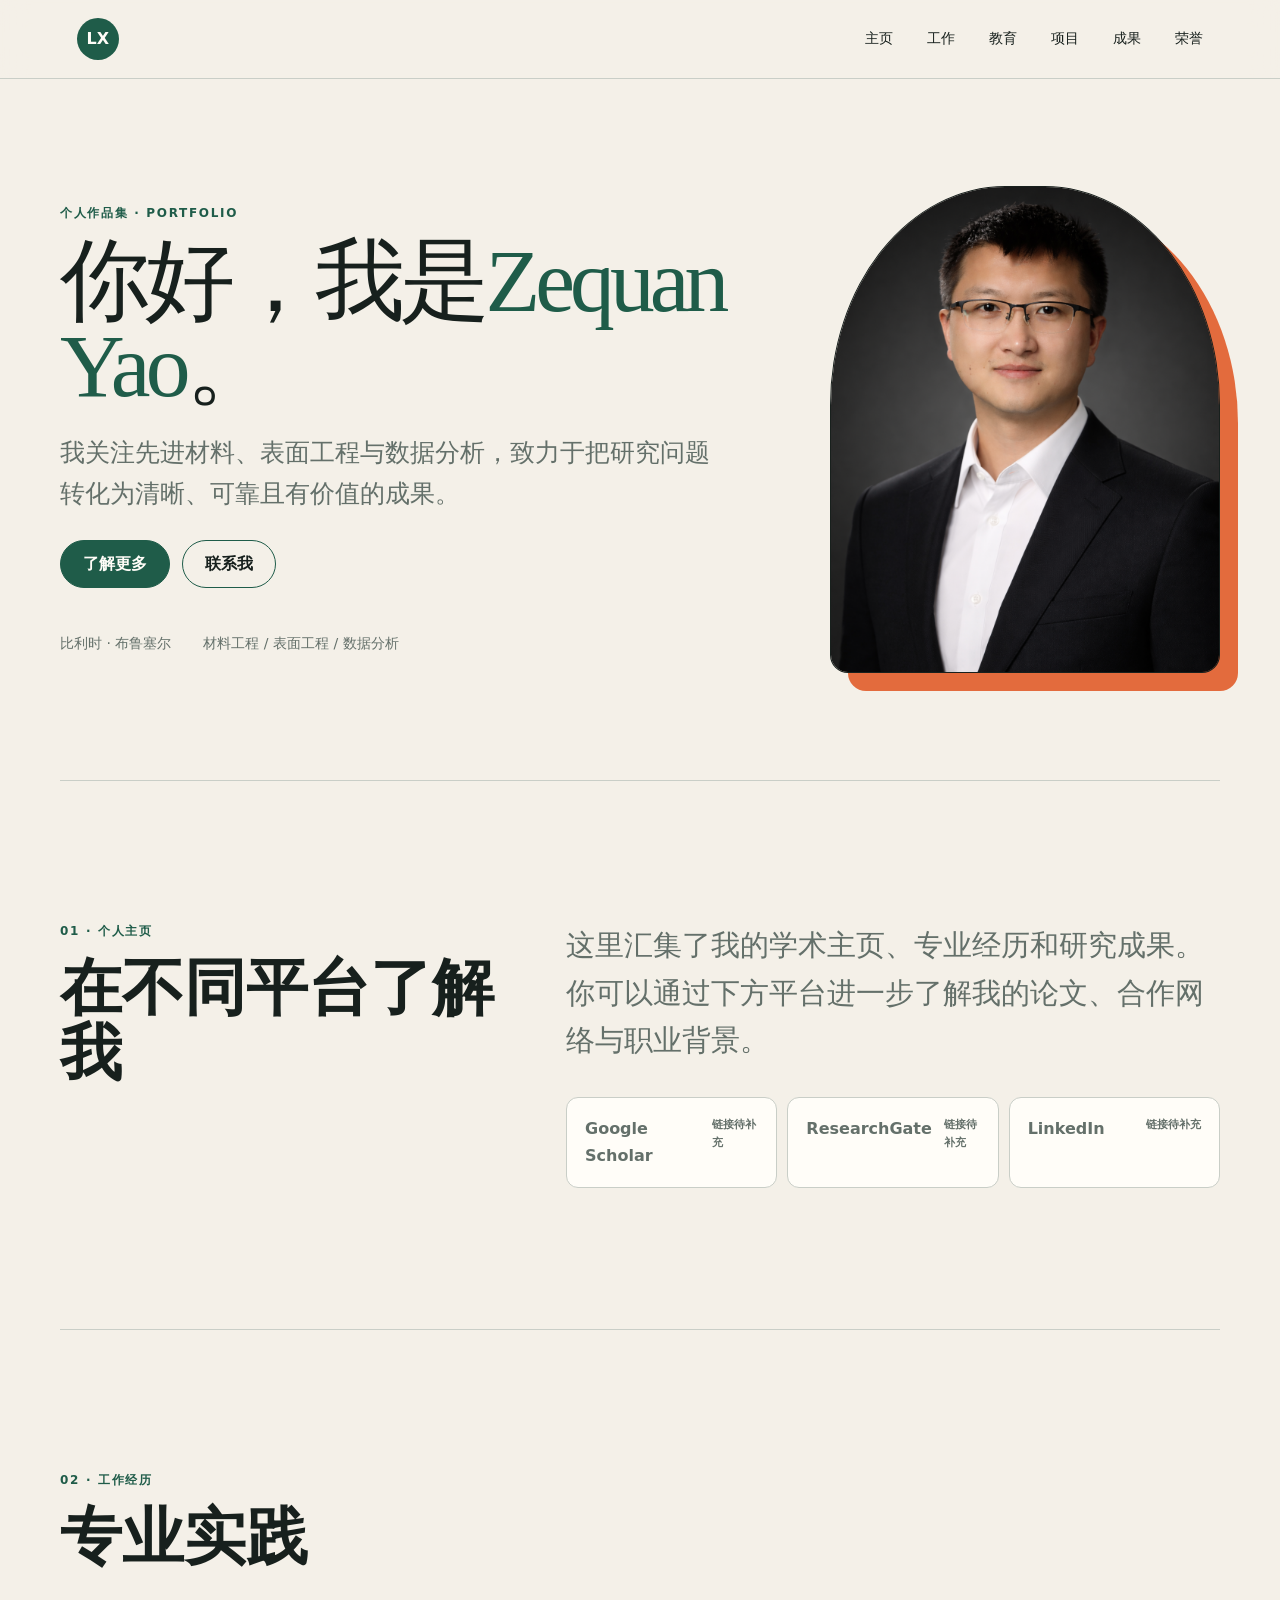
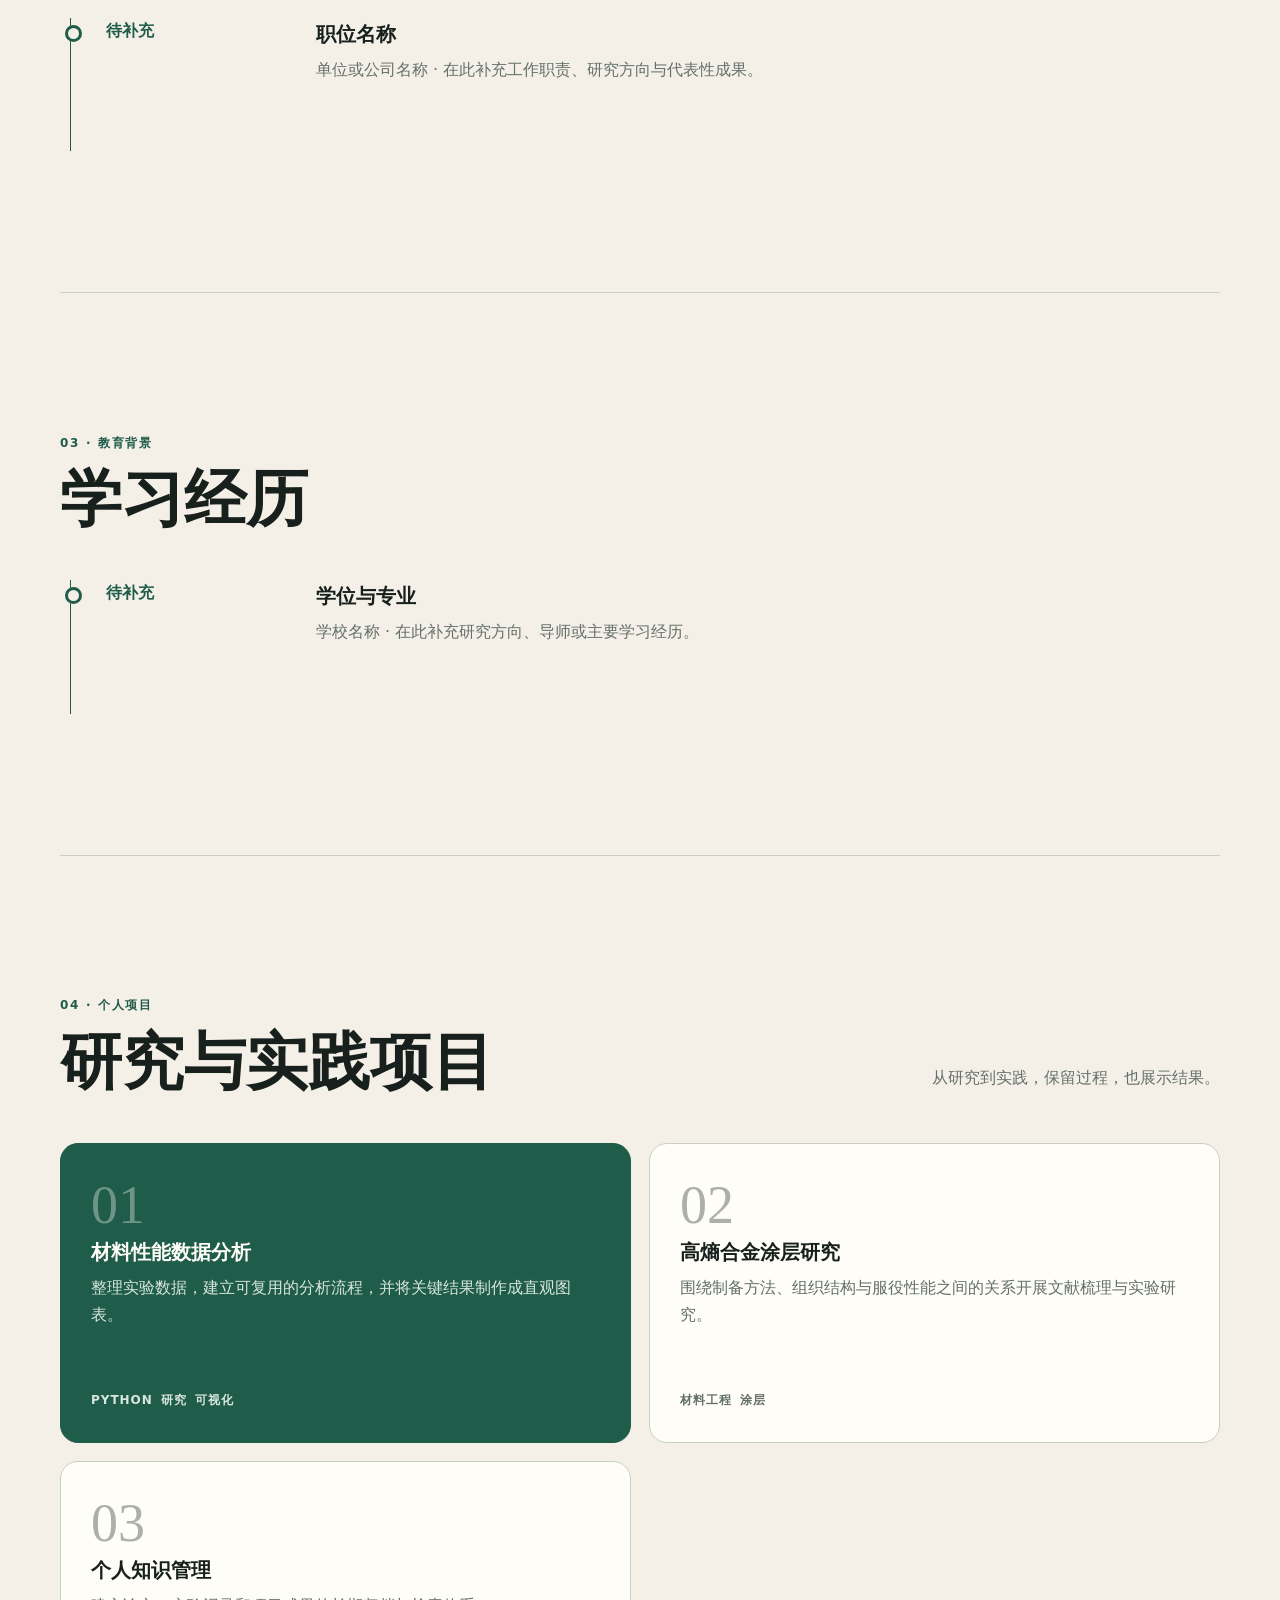
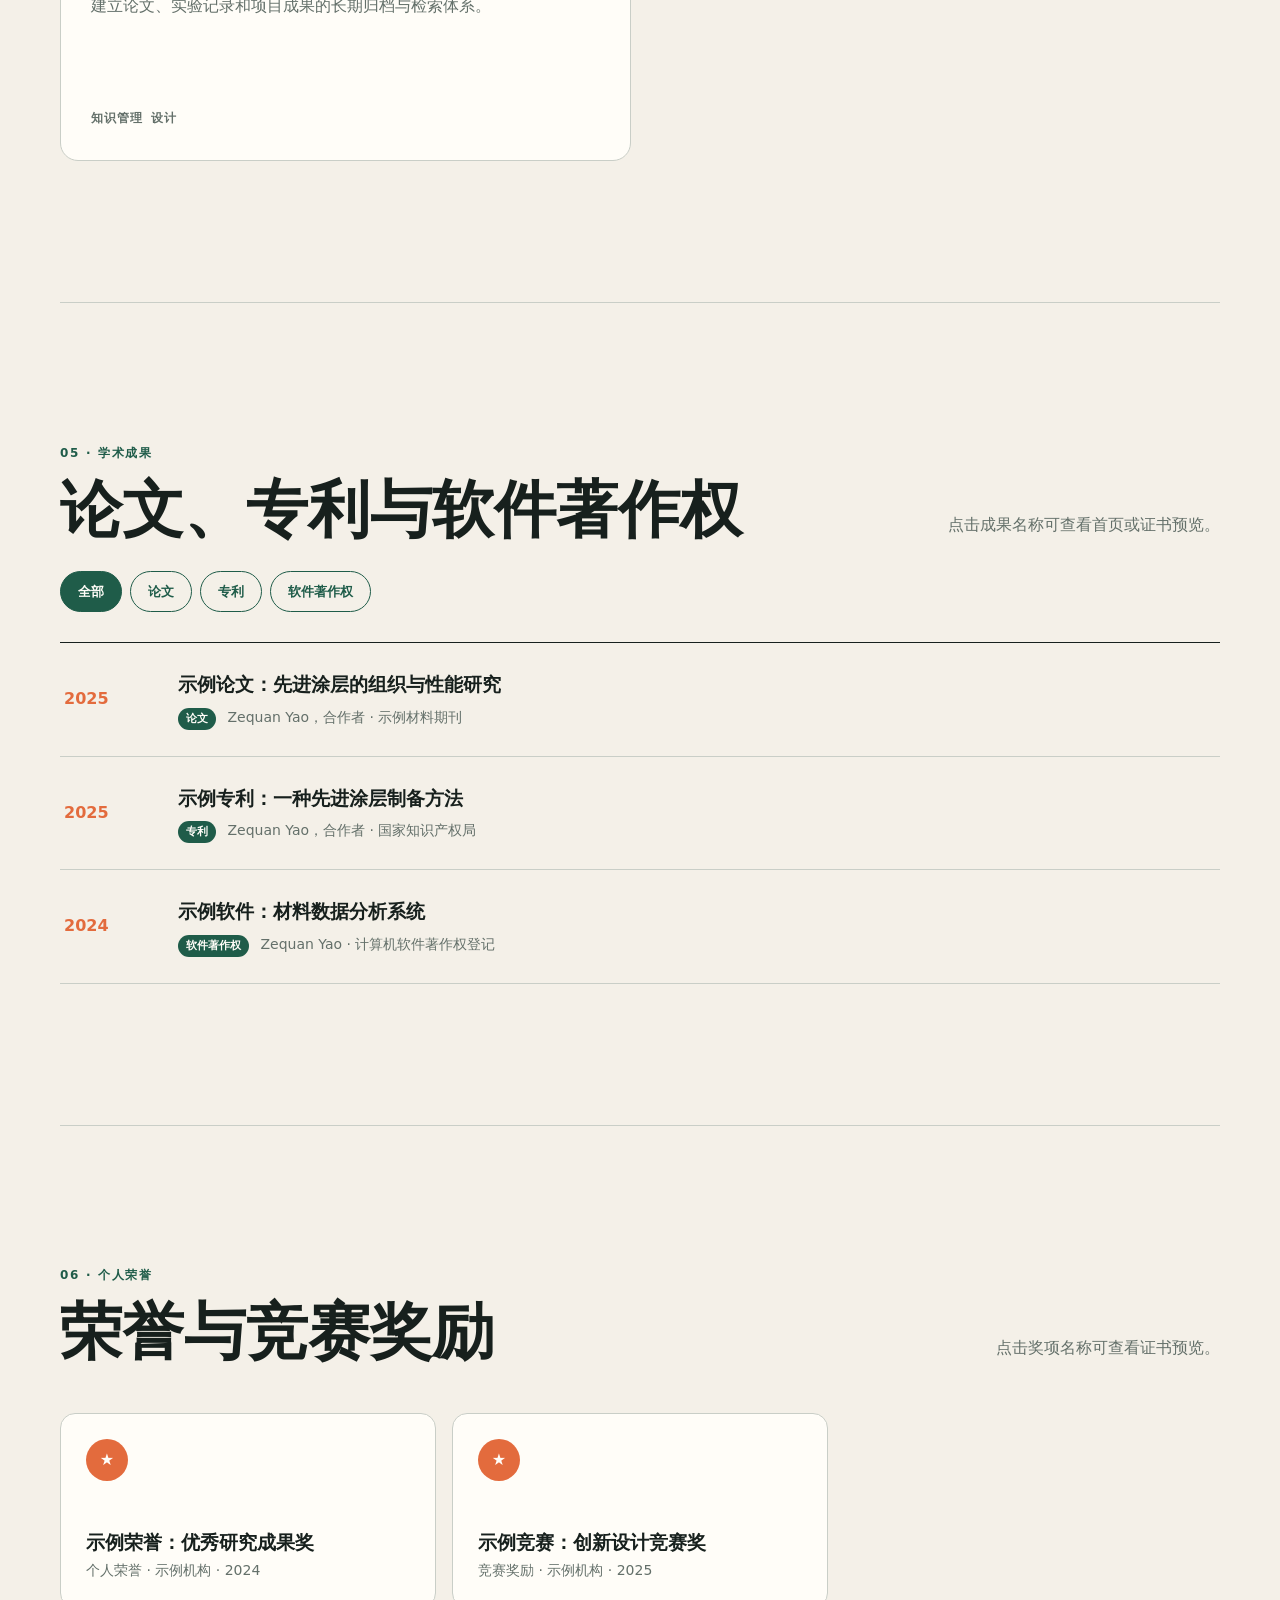
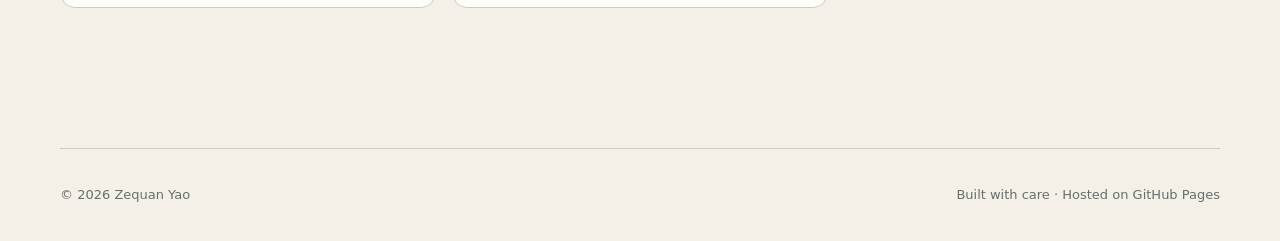
==== index.html @ 40fc7dfc "Reorganize portfolio content and add profile photo" ====
<!doctype html>
<html lang="zh-CN">
<head>
  <meta charset="UTF-8">
  <meta name="viewport" content="width=device-width, initial-scale=1.0">
  <meta name="description" content="个人项目、论文、证书与经历展示网站">
  <title>林晓 · 个人主页</title>
  <link rel="stylesheet" href="assets/styles.css">
</head>
<body>
  <header class="site-header">
    <a class="brand" href="#top" aria-label="返回首页">LX</a>
    <nav aria-label="主导航">
      <a href="#profiles">主页</a>
      <a href="#work">工作</a>
      <a href="#education">教育</a>
      <a href="#projects">项目</a>
      <a href="#research">成果</a>
      <a href="#honors">荣誉</a>
    </nav>
  </header>

  <main id="top">
    <section class="hero">
      <div class="hero-layout">
        <div class="hero-content">
          <p class="eyebrow">个人作品集 · PORTFOLIO</p>
          <h1>你好，我是<span id="profile-name">Zequan Yao</span>。</h1>
          <p class="hero-copy" id="profile-intro"></p>
          <div class="hero-actions">
            <a class="button primary" href="#profiles">了解更多</a>
            <a class="button secondary" id="email-link" href="mailto:zequanyao1@gmail.com">联系我</a>
          </div>
          <div class="hero-meta" id="profile-meta"></div>
        </div>
        <figure class="profile-photo-wrap">
          <img id="profile-photo" class="profile-photo" src="" alt="Zequan Yao 的个人照片">
        </figure>
      </div>
    </section>

    <section id="profiles" class="section split-section">
      <div>
        <p class="section-label">01 · 个人主页</p>
        <h2>在不同平台了解我</h2>
      </div>
      <div>
        <p id="about-text" class="large-copy"></p>
        <div id="profile-links" class="profile-links"></div>
      </div>
    </section>

    <section id="work" class="section">
      <div class="section-heading">
        <div><p class="section-label">02 · 工作经历</p><h2>专业实践</h2></div>
      </div>
      <div id="work-list" class="timeline"></div>
    </section>

    <section id="education" class="section">
      <div class="section-heading">
        <div><p class="section-label">03 · 教育背景</p><h2>学习经历</h2></div>
      </div>
      <div id="education-list" class="timeline"></div>
    </section>

    <section id="projects" class="section">
      <div class="section-heading">
        <div><p class="section-label">04 · 个人项目</p><h2>研究与实践项目</h2></div>
        <p>从研究到实践，保留过程，也展示结果。</p>
      </div>
      <div id="project-list" class="card-grid"></div>
    </section>

    <section id="research" class="section">
      <div class="section-heading">
        <div><p class="section-label">05 · 学术成果</p><h2>论文、专利与软件著作权</h2></div>
        <p>点击成果名称可查看首页或证书预览。</p>
      </div>
      <div id="research-filters" class="filter-row" aria-label="成果分类"></div>
      <div id="research-list" class="list-panel"></div>
    </section>

    <section id="honors" class="section">
      <div class="section-heading">
        <div><p class="section-label">06 · 个人荣誉</p><h2>荣誉与竞赛奖励</h2></div>
        <p>点击奖项名称可查看证书预览。</p>
      </div>
      <div id="honor-list" class="certificate-grid"></div>
    </section>
  </main>

  <footer>
    <p>© <span id="current-year"></span> <span id="footer-name"></span></p>
    <p>Built with care · Hosted on GitHub Pages</p>
  </footer>

  <dialog id="preview-dialog" aria-labelledby="preview-title">
    <div class="dialog-bar">
      <div><p class="section-label">图片预览</p><h3 id="preview-title"></h3></div>
      <button id="close-preview" class="icon-button" aria-label="关闭预览">×</button>
    </div>
    <img id="preview-image" alt="">
    <p id="preview-note" class="preview-note"></p>
  </dialog>

  <noscript>请启用 JavaScript 以查看网站内容。</noscript>
  <script src="data/content.js"></script>
  <script src="assets/site.js"></script>
</body>
</html>
---- assets/styles.css ----
:root {
  --paper: #f4f0e8;
  --ink: #17201d;
  --muted: #64706a;
  --line: #c9cec7;
  --green: #1f5c49;
  --orange: #e36b3d;
  --white: #fffdf8;
}

* { box-sizing: border-box; }
html { scroll-behavior: smooth; }
body {
  margin: 0;
  color: var(--ink);
  background: var(--paper);
  font-family: Inter, ui-sans-serif, system-ui, -apple-system, "Segoe UI", sans-serif;
  line-height: 1.65;
}
a { color: inherit; }
button, a { -webkit-tap-highlight-color: transparent; }

.site-header {
  position: sticky;
  top: 0;
  z-index: 10;
  display: flex;
  justify-content: space-between;
  align-items: center;
  padding: 18px clamp(22px, 6vw, 90px);
  background: color-mix(in srgb, var(--paper) 88%, transparent);
  border-bottom: 1px solid var(--line);
  backdrop-filter: blur(14px);
}
.brand {
  display: grid;
  place-items: center;
  width: 42px;
  height: 42px;
  color: var(--white);
  background: var(--green);
  border-radius: 50%;
  font-weight: 800;
  text-decoration: none;
}
nav { display: flex; gap: clamp(14px, 3vw, 34px); }
nav a { font-size: 14px; text-decoration: none; }
nav a:hover { color: var(--orange); }

main, footer { width: min(1160px, calc(100% - 44px)); margin-inline: auto; }
.hero {
  min-height: 78vh;
  display: flex;
  flex-direction: column;
  justify-content: center;
  padding: 80px 0;
  border-bottom: 1px solid var(--line);
}
.hero-layout { display: grid; grid-template-columns: minmax(0, 1fr) minmax(260px, 390px); gap: clamp(45px, 8vw, 110px); align-items: center; }
.hero-content { min-width: 0; }
.profile-photo-wrap { position: relative; margin: 0; }
.profile-photo-wrap::before { content: ""; position: absolute; inset: 18px -18px -18px 18px; background: var(--orange); border-radius: 45% 45% 18px 18px; }
.profile-photo { position: relative; display: block; width: 100%; aspect-ratio: 4 / 5; object-fit: cover; object-position: center 22%; border: 1px solid var(--ink); border-radius: 45% 45% 18px 18px; filter: saturate(.88); }
.eyebrow, .section-label {
  margin: 0 0 14px;
  color: var(--green);
  font-size: 12px;
  font-weight: 800;
  letter-spacing: .14em;
  text-transform: uppercase;
}
h1, h2, h3, p { margin-top: 0; }
h1 {
  max-width: 900px;
  margin-bottom: 24px;
  font-family: Georgia, "Times New Roman", serif;
  font-size: clamp(50px, 7vw, 92px);
  font-weight: 500;
  line-height: .95;
  letter-spacing: -.055em;
}
h1 span { color: var(--green); }
h2 { margin-bottom: 0; font-family: Georgia, serif; font-size: clamp(34px, 5vw, 62px); line-height: 1.05; }
h3 { margin-bottom: 6px; font-size: 20px; }
.hero-copy { max-width: 680px; color: var(--muted); font-size: clamp(18px, 2.4vw, 25px); }
.hero-actions { display: flex; flex-wrap: wrap; gap: 12px; margin: 18px 0 44px; }
.button {
  display: inline-flex;
  align-items: center;
  justify-content: center;
  min-height: 48px;
  padding: 0 22px;
  border: 1px solid var(--green);
  border-radius: 999px;
  font-weight: 700;
  text-decoration: none;
}
.button.primary { color: var(--white); background: var(--green); }
.button.secondary:hover { color: var(--white); background: var(--green); }
.hero-meta { display: flex; flex-wrap: wrap; gap: 10px 32px; color: var(--muted); font-size: 14px; }

.section { padding: clamp(80px, 11vw, 150px) 0; border-bottom: 1px solid var(--line); scroll-margin-top: 80px; }
.split-section { display: grid; grid-template-columns: .8fr 1.2fr; gap: 70px; }
.large-copy { color: var(--muted); font-size: clamp(20px, 2.5vw, 29px); }
.profile-links { display: grid; grid-template-columns: repeat(3, 1fr); gap: 10px; margin-top: 32px; }
.profile-link { display: flex; justify-content: space-between; gap: 12px; padding: 18px; color: var(--green); background: var(--white); border: 1px solid var(--line); border-radius: 12px; font-weight: 750; text-decoration: none; }
.profile-link:hover { color: var(--white); background: var(--green); border-color: var(--green); }
.profile-link.pending { color: var(--muted); cursor: default; }
.profile-link.pending small { font-size: 11px; font-weight: 600; }
.profile-link.pending:hover { color: var(--muted); background: var(--white); border-color: var(--line); }
.section-heading { display: flex; justify-content: space-between; align-items: end; gap: 30px; margin-bottom: 48px; }
.section-heading > p { max-width: 340px; margin-bottom: 4px; color: var(--muted); }
.card-grid { display: grid; grid-template-columns: repeat(2, 1fr); gap: 18px; }
.project-card {
  min-height: 300px;
  display: flex;
  flex-direction: column;
  justify-content: space-between;
  padding: 30px;
  background: var(--white);
  border: 1px solid var(--line);
  border-radius: 18px;
}
.project-card:nth-child(3n + 1) { background: var(--green); color: var(--white); border-color: var(--green); }
.project-card:nth-child(3n + 1) .tag, .project-card:nth-child(3n + 1) p { color: #d8e6df; }
.project-number { font: 54px Georgia, serif; opacity: .35; }
.tag { margin-right: 8px; color: var(--muted); font-size: 12px; font-weight: 800; letter-spacing: .08em; text-transform: uppercase; }
.project-card p { color: var(--muted); }

.list-panel { border-top: 1px solid var(--ink); }
.publication {
  display: grid;
  grid-template-columns: 90px 1fr auto;
  gap: 24px;
  align-items: center;
  padding: 26px 4px;
  border-bottom: 1px solid var(--line);
}
.publication-year { color: var(--orange); font-weight: 800; }
.preview-button {
  padding: 0;
  color: var(--ink);
  background: none;
  border: 0;
  font: inherit;
  font-size: 19px;
  font-weight: 750;
  text-align: left;
  text-decoration: underline;
  text-decoration-color: transparent;
  text-underline-offset: 5px;
  cursor: pointer;
}
.preview-button:hover { color: var(--green); text-decoration-color: currentColor; }
.publication-meta { margin: 5px 0 0; color: var(--muted); font-size: 14px; }
.result-type { display: inline-block; margin-right: 7px; padding: 2px 8px; color: var(--white); background: var(--green); border-radius: 999px; font-size: 11px; font-weight: 800; }
.external-link { white-space: nowrap; color: var(--green); font-weight: 700; font-size: 14px; }
.filter-row { display: flex; flex-wrap: wrap; gap: 8px; margin: -20px 0 30px; }
.filter-button { padding: 9px 17px; color: var(--green); background: transparent; border: 1px solid var(--green); border-radius: 999px; font: inherit; font-size: 13px; font-weight: 750; cursor: pointer; }
.filter-button.active, .filter-button:hover { color: var(--white); background: var(--green); }

.certificate-grid { display: grid; grid-template-columns: repeat(3, 1fr); gap: 16px; }
.certificate {
  padding: 25px;
  background: var(--white);
  border: 1px solid var(--line);
  border-radius: 15px;
}
.certificate-icon { display: grid; place-items: center; width: 42px; height: 42px; margin-bottom: 46px; color: var(--white); background: var(--orange); border-radius: 50%; }
.certificate p { margin-bottom: 0; color: var(--muted); font-size: 14px; }

.timeline { margin-left: 10px; border-left: 1px solid var(--green); }
.timeline-item { position: relative; display: grid; grid-template-columns: 180px 1fr; gap: 30px; padding: 0 0 52px 35px; }
.timeline-item::before { content: ""; position: absolute; top: 7px; left: -6px; width: 11px; height: 11px; background: var(--paper); border: 3px solid var(--green); border-radius: 50%; }
.timeline-date { color: var(--green); font-weight: 750; }
.timeline-item p { color: var(--muted); }

footer { display: flex; justify-content: space-between; padding-block: 35px; color: var(--muted); font-size: 13px; }
footer p { margin: 0; }

dialog {
  width: min(880px, calc(100% - 30px));
  max-height: 90vh;
  padding: 0;
  overflow: auto;
  background: var(--white);
  border: 0;
  border-radius: 18px;
  box-shadow: 0 28px 80px #0005;
}
dialog::backdrop { background: #10201bc7; backdrop-filter: blur(5px); }
.dialog-bar { position: sticky; top: 0; display: flex; justify-content: space-between; align-items: start; padding: 22px 25px; background: var(--white); border-bottom: 1px solid var(--line); }
.dialog-bar .section-label { margin-bottom: 3px; }
.dialog-bar h3 { margin: 0; }
.icon-button { width: 40px; height: 40px; color: var(--ink); background: var(--paper); border: 0; border-radius: 50%; font-size: 28px; cursor: pointer; }
#preview-image { display: block; width: 100%; height: auto; background: #e4e2dd; }
.preview-note { padding: 15px 25px; margin: 0; color: var(--muted); font-size: 13px; }

@media (max-width: 760px) {
  .site-header { align-items: flex-start; }
  nav { max-width: 260px; justify-content: flex-end; flex-wrap: wrap; gap: 4px 16px; }
  .hero { min-height: 70vh; }
  .hero-layout { grid-template-columns: 1fr; }
  .profile-photo-wrap { width: min(78vw, 340px); grid-row: 1; }
  .hero-content { grid-row: 2; }
  .split-section, .card-grid { grid-template-columns: 1fr; }
  .split-section { gap: 35px; }
  .section-heading { align-items: start; flex-direction: column; }
  .certificate-grid { grid-template-columns: 1fr; }
  .profile-links { grid-template-columns: 1fr; }
  .publication { grid-template-columns: 60px 1fr; gap: 12px; }
  .publication .external-link { grid-column: 2; }
  .timeline-item { grid-template-columns: 1fr; gap: 4px; }
  footer { flex-direction: column; gap: 7px; }
}

@media (prefers-reduced-motion: reduce) { html { scroll-behavior: auto; } }
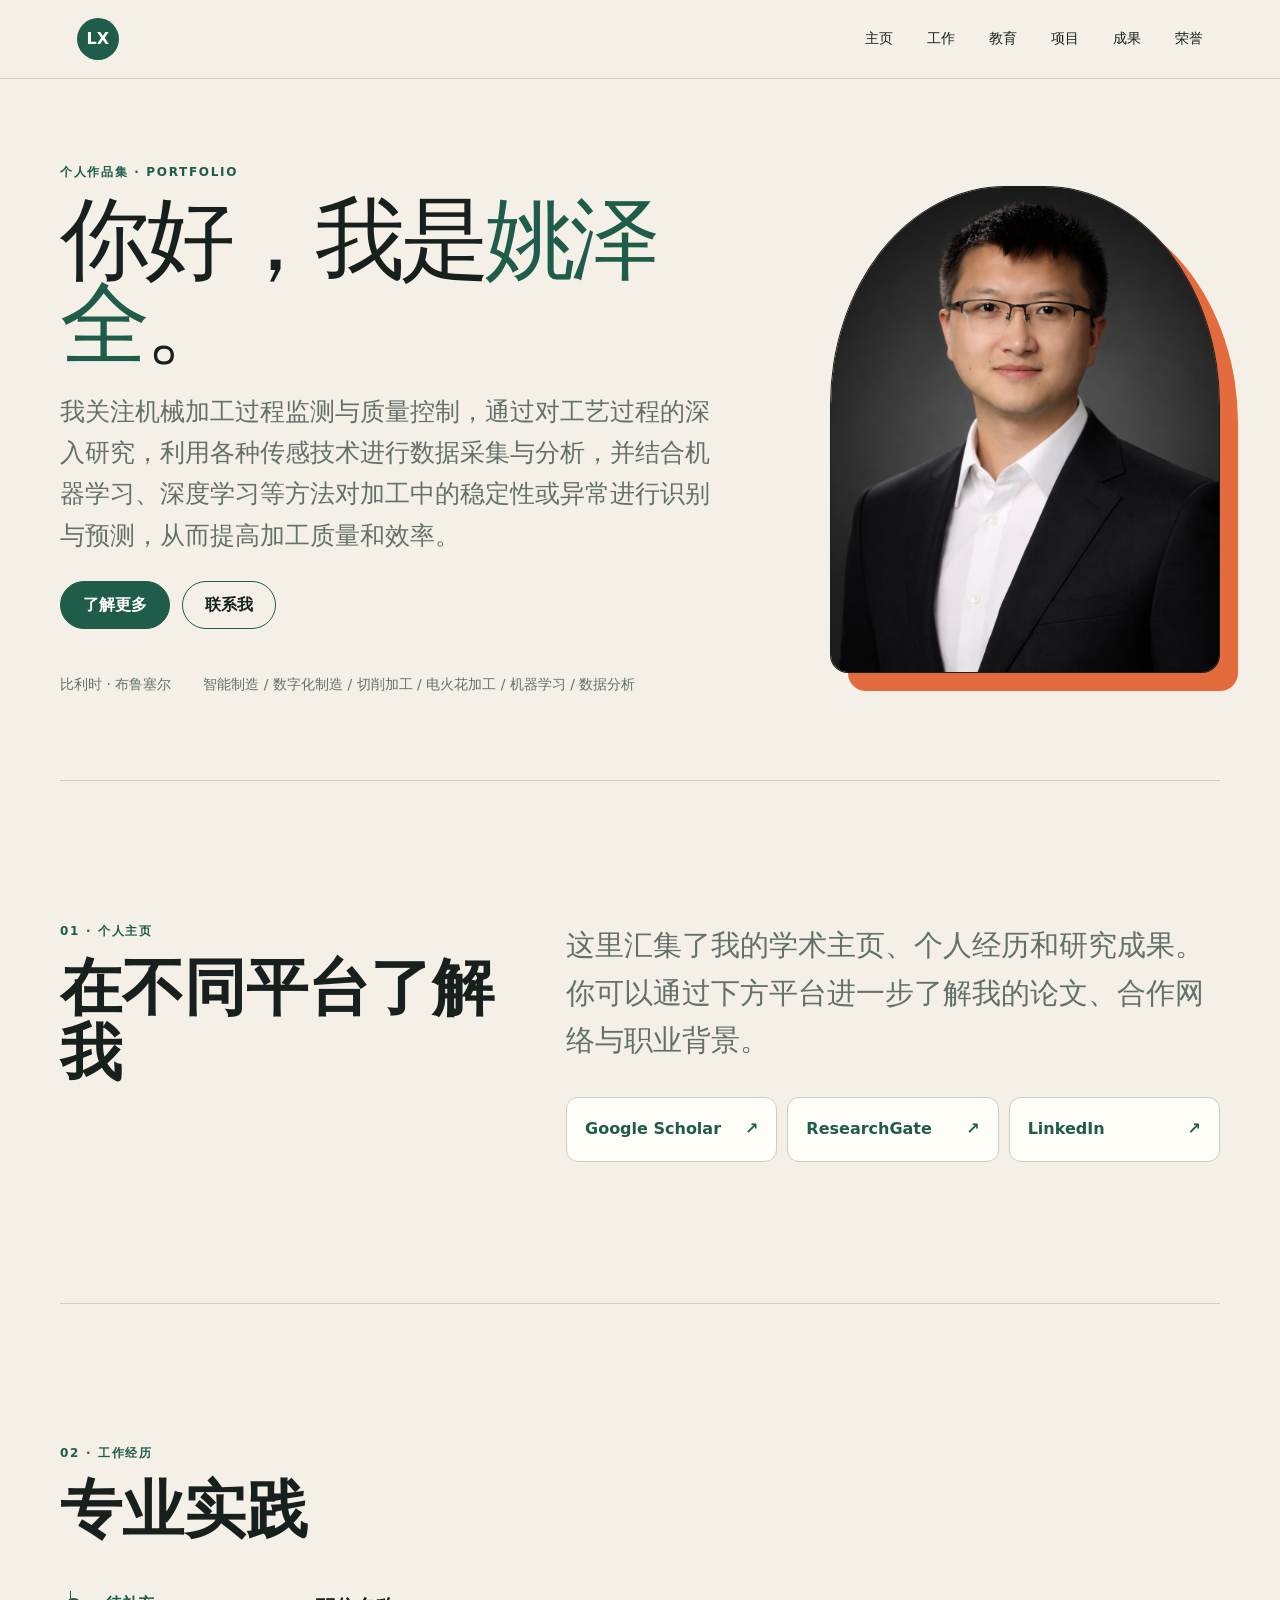
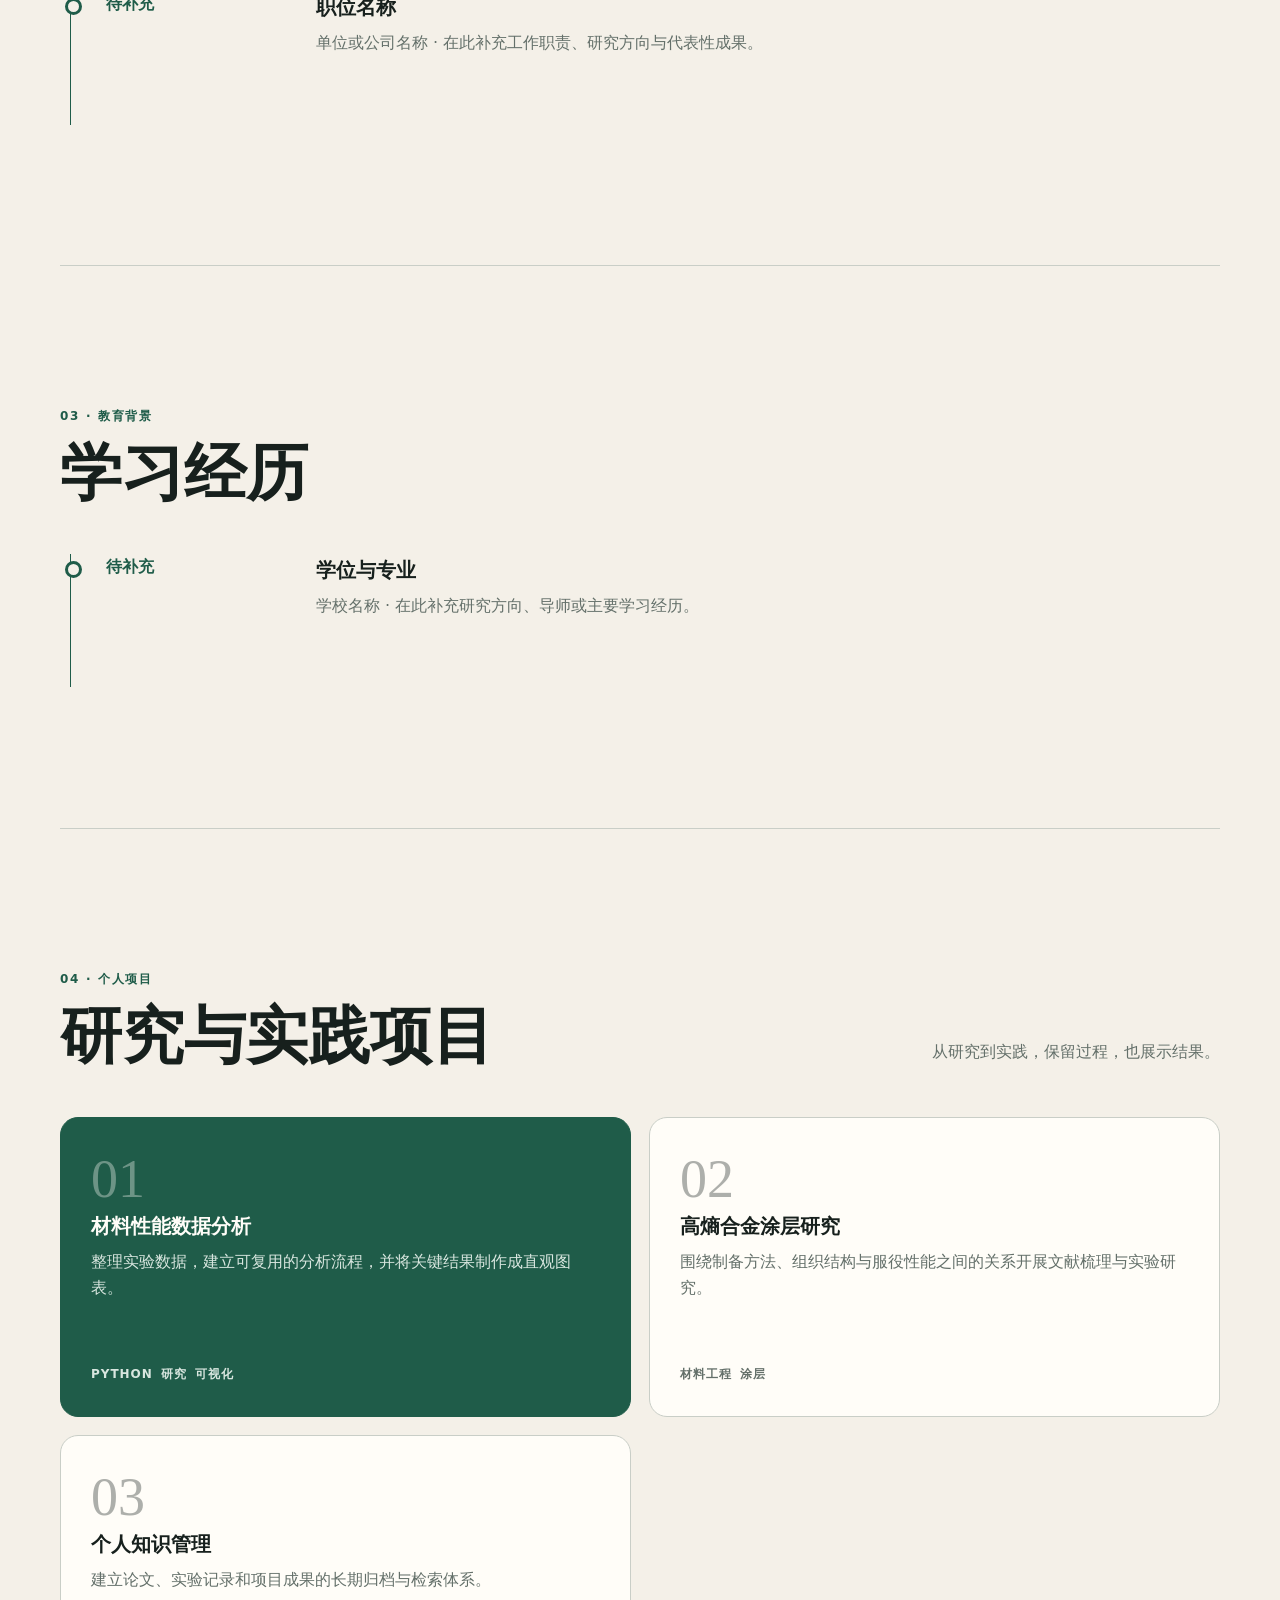
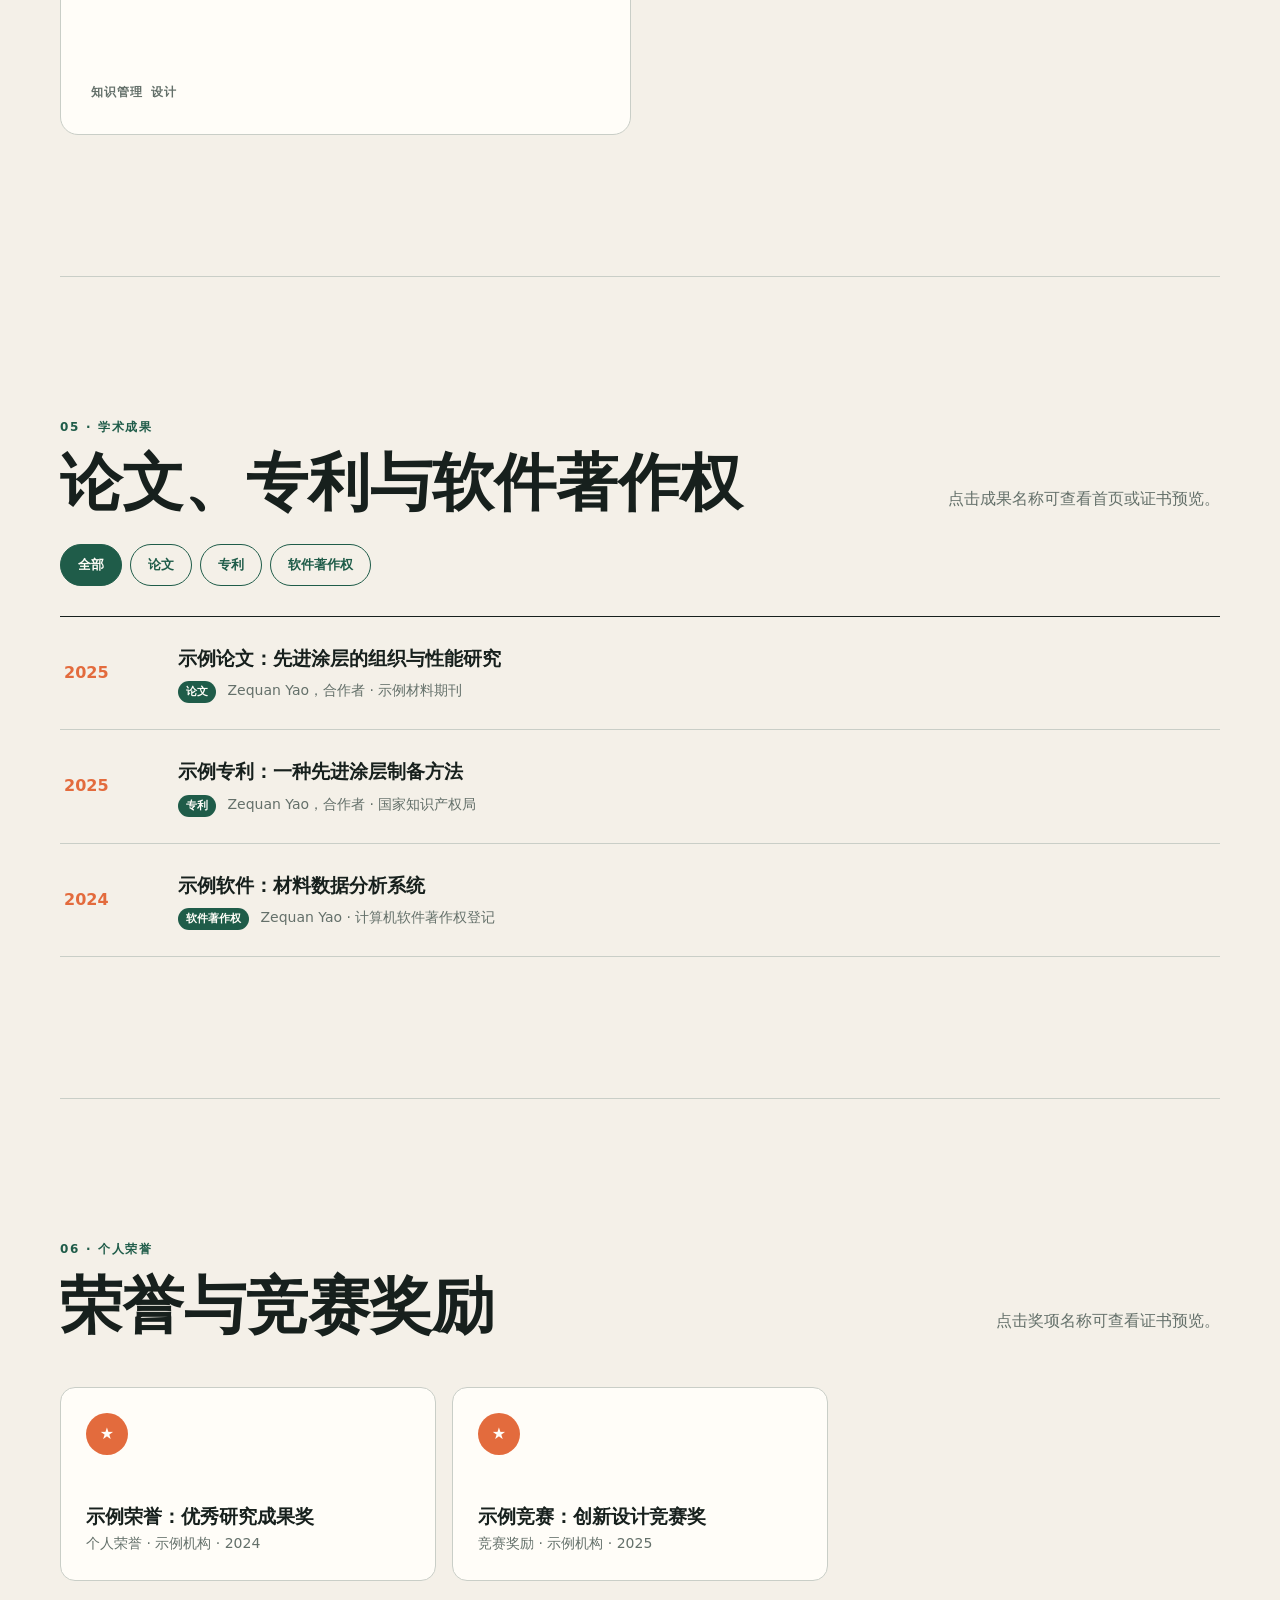
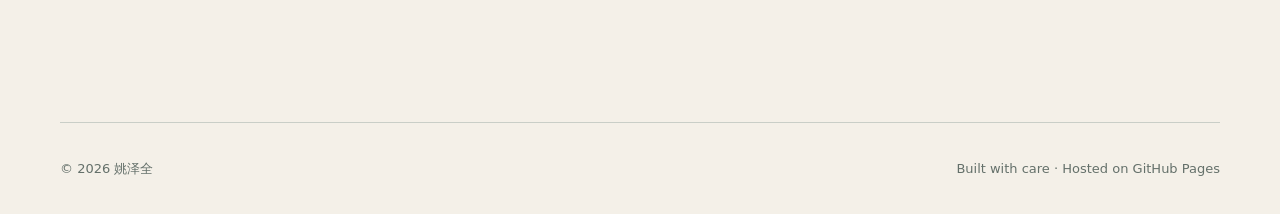
==== commit 3a190349: "Add browser-based content management" ====
--- a/index.html
+++ b/index.html
@@ -105,7 +105,6 @@
   </dialog>
 
   <noscript>请启用 JavaScript 以查看网站内容。</noscript>
-  <script src="data/content.js"></script>
   <script src="assets/site.js"></script>
 </body>
 </html>
--- a/assets/styles.css
+++ b/assets/styles.css
@@ -19,6 +19,7 @@
 }
 a { color: inherit; }
 button, a { -webkit-tap-highlight-color: transparent; }
+.load-error { margin: 20px 0; padding: 14px 18px; color: #7b231d; background: #f9ddd8; border-radius: 10px; }
 
 .site-header {
   position: sticky;
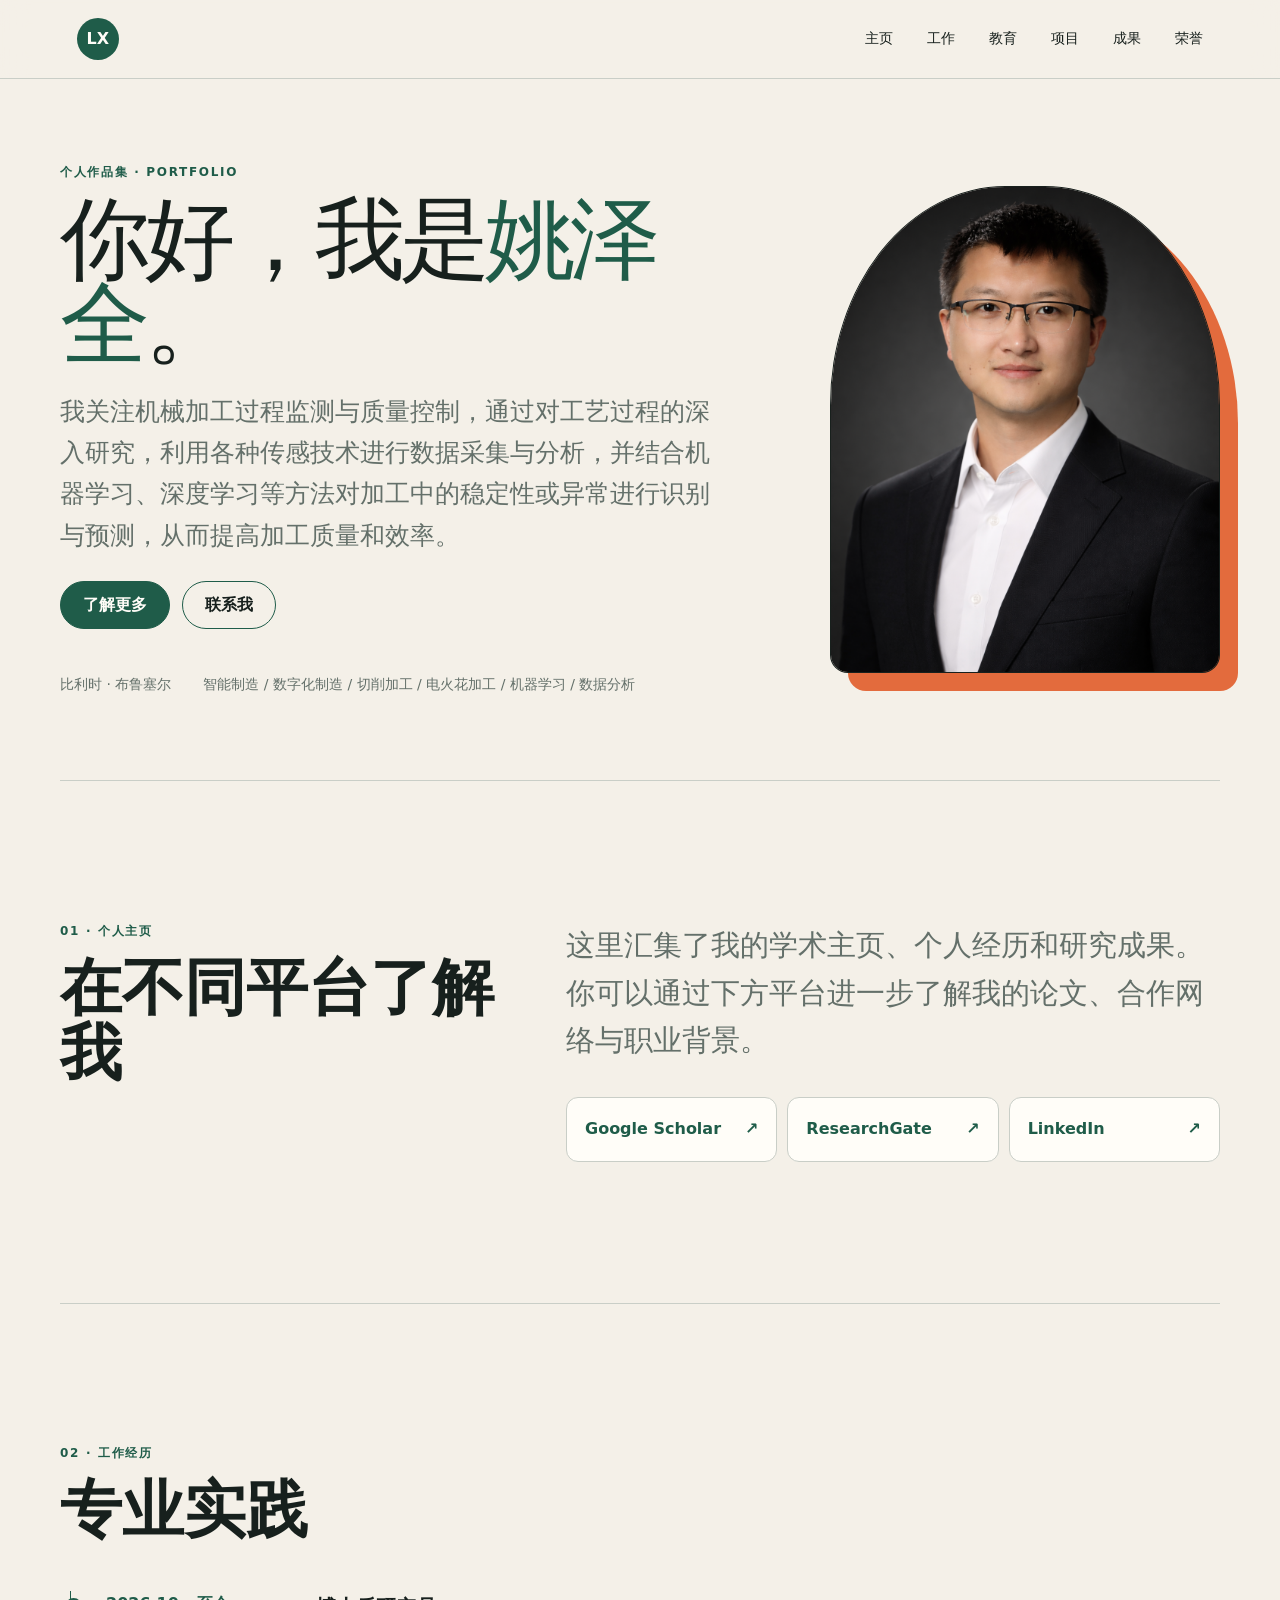
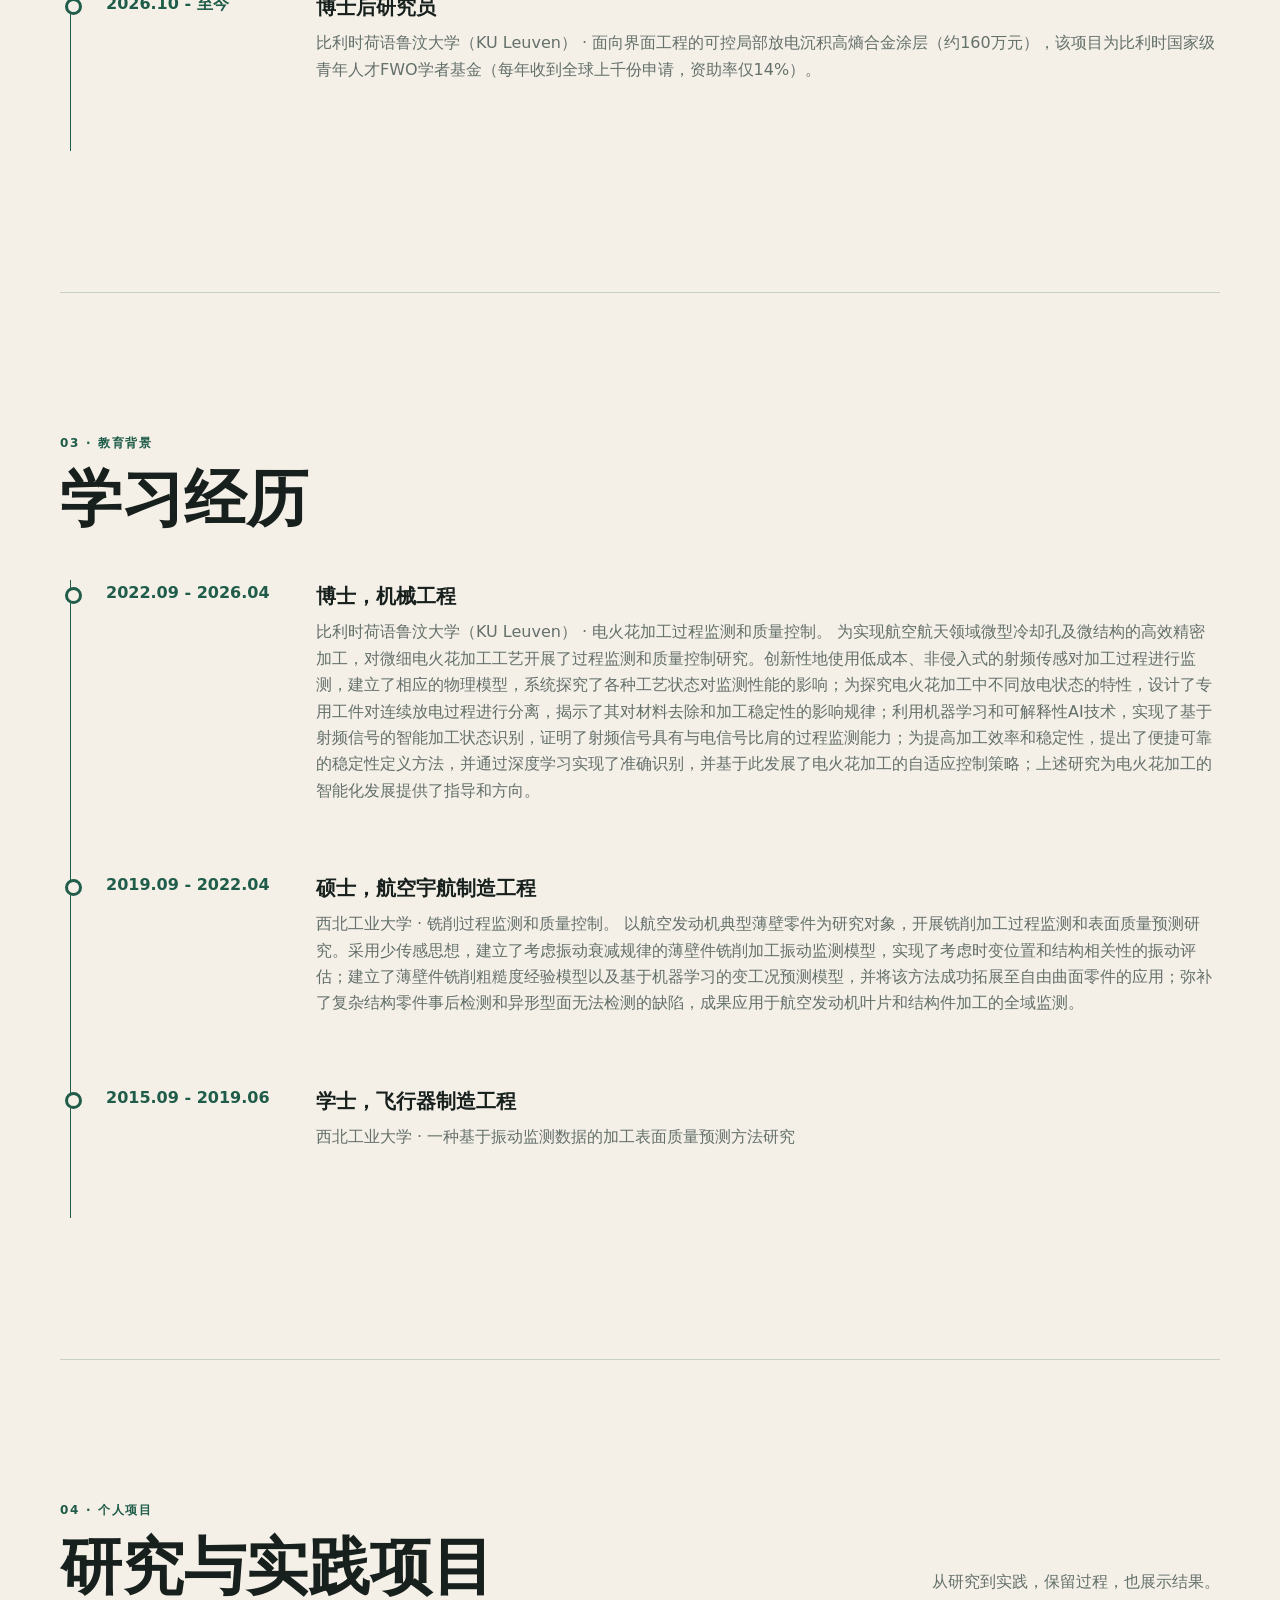
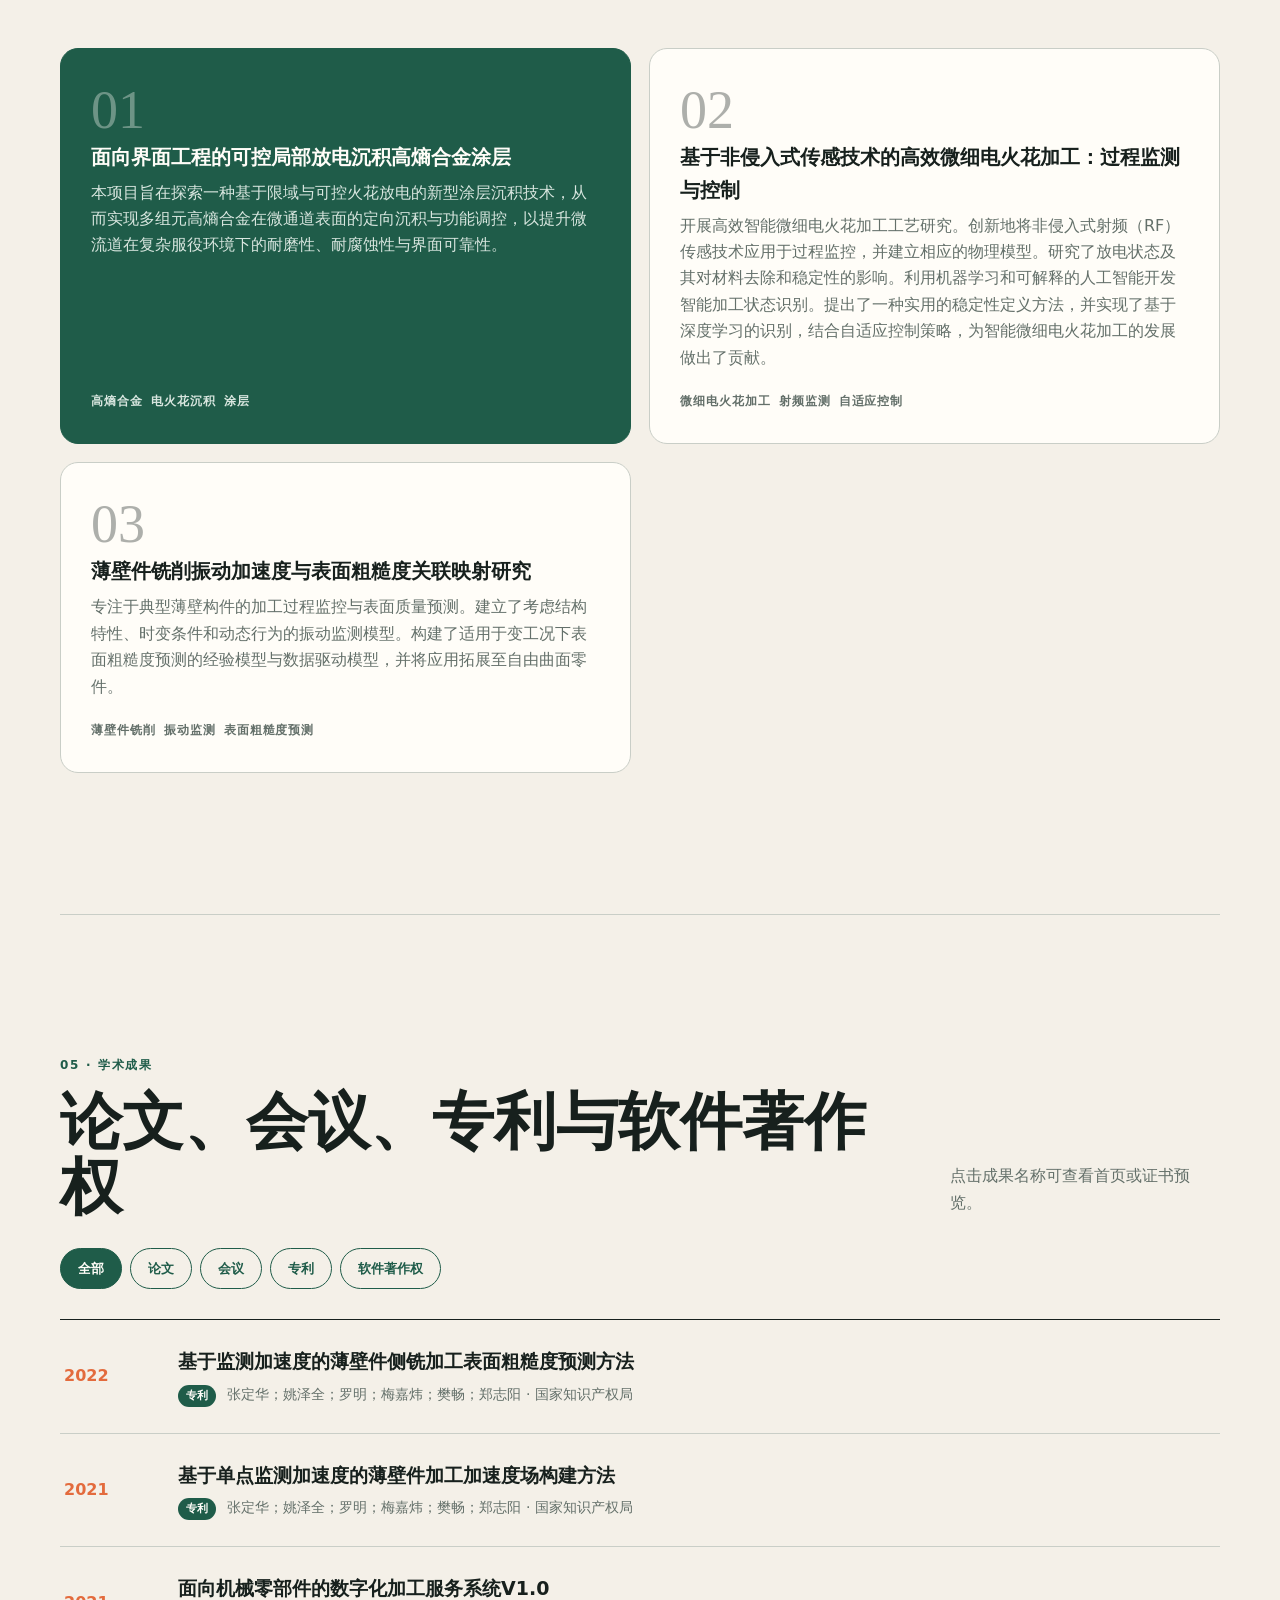
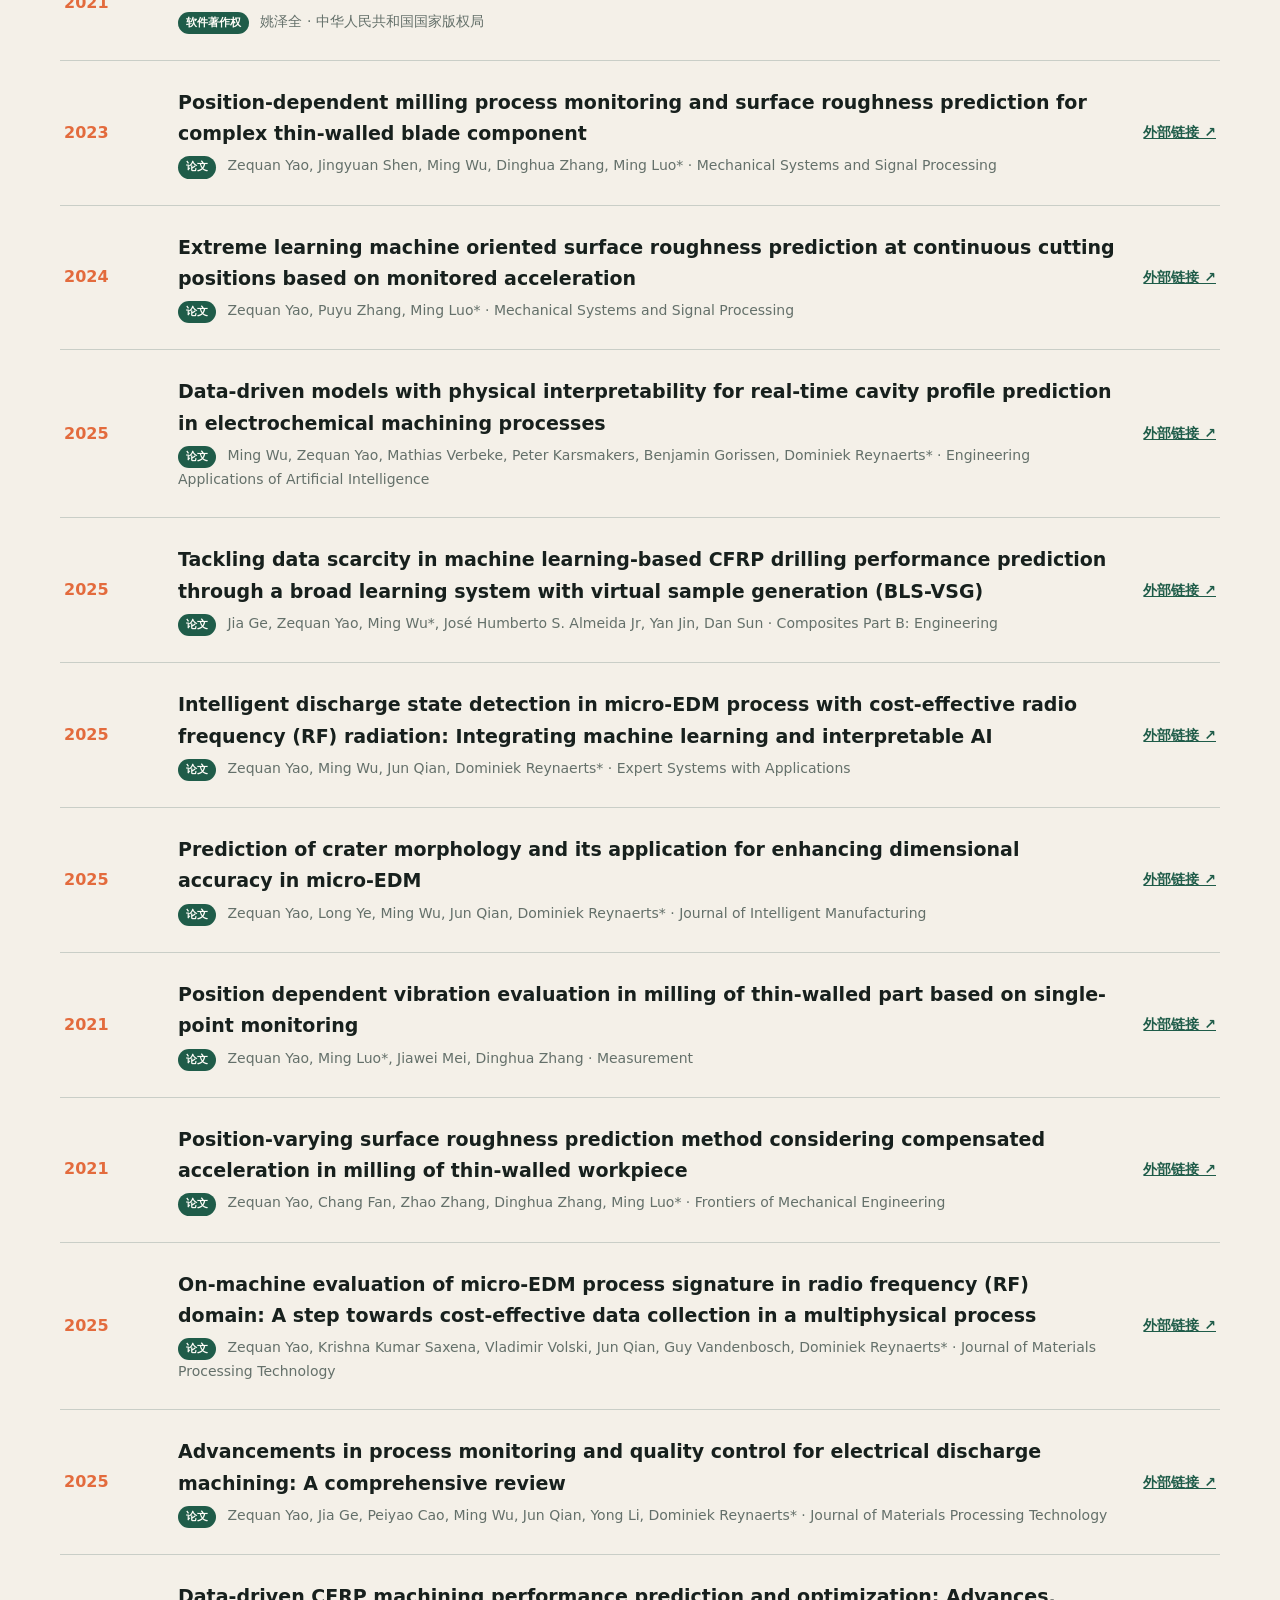
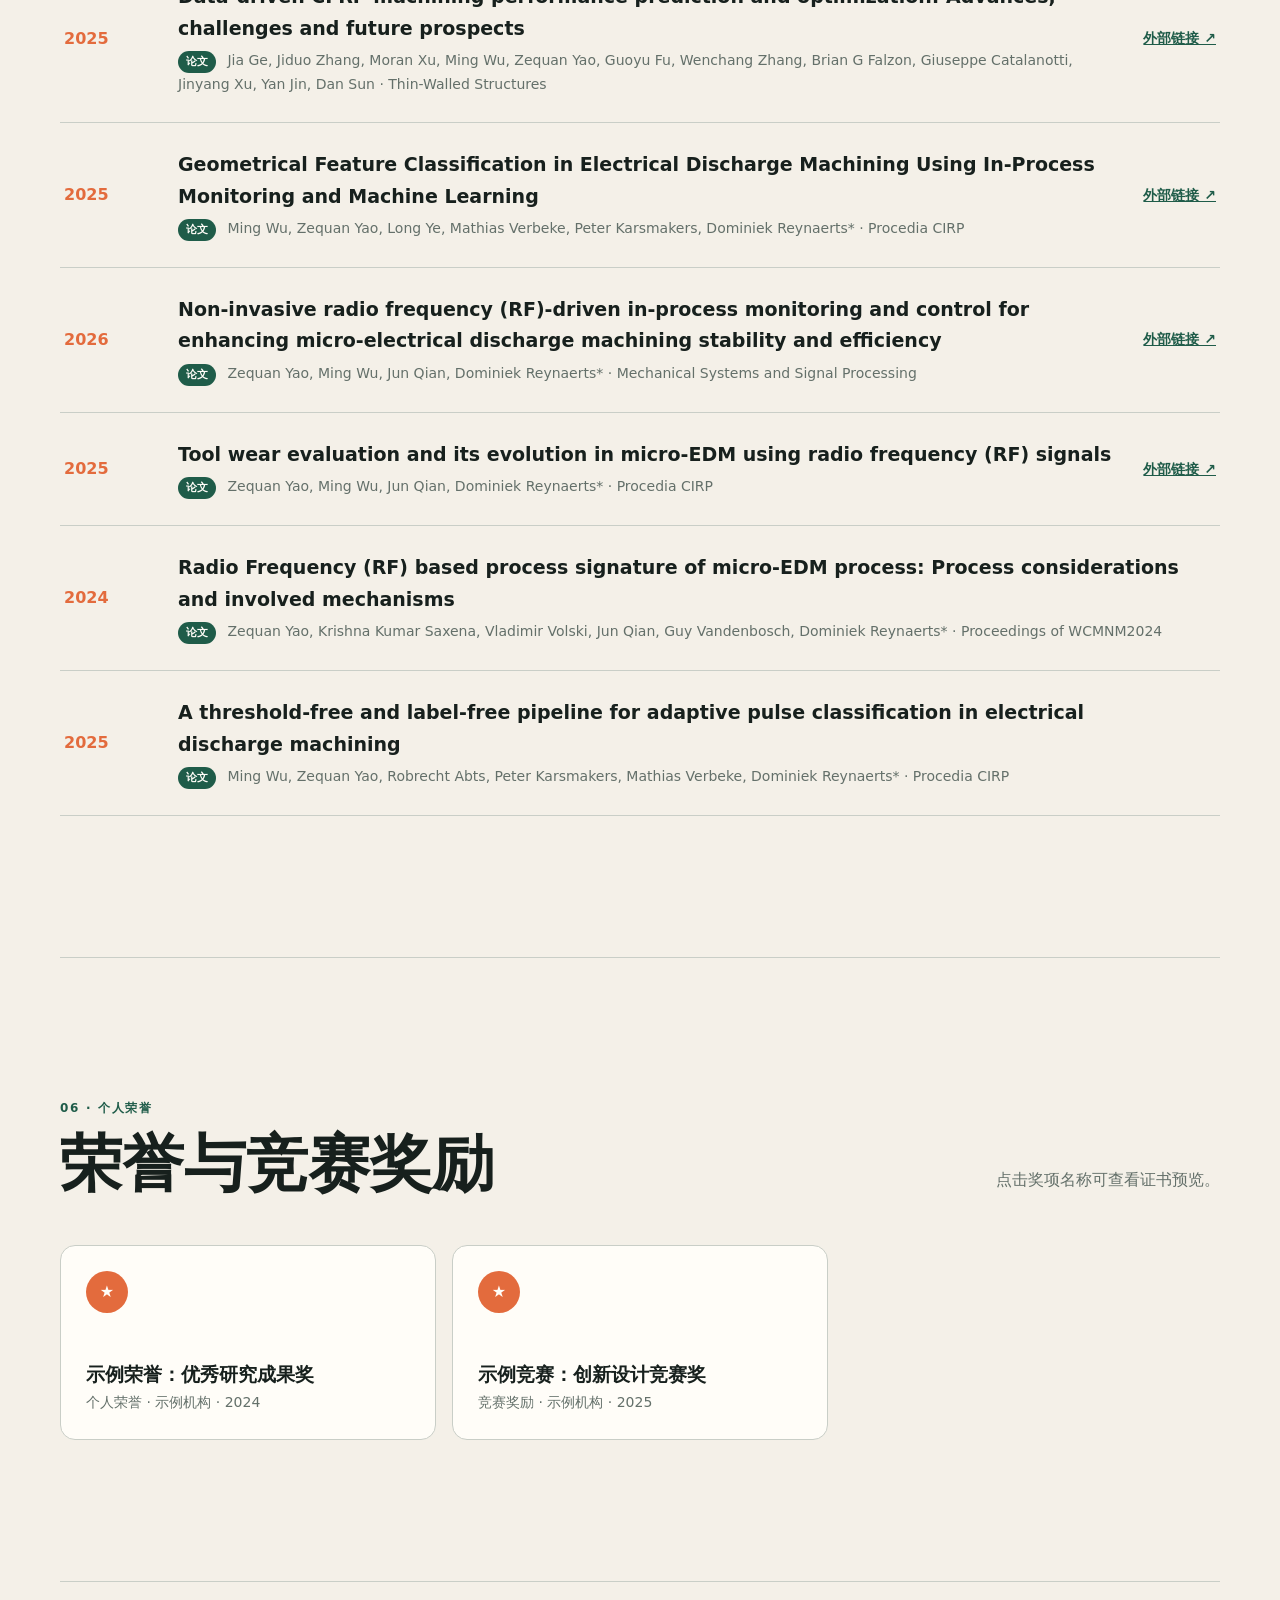
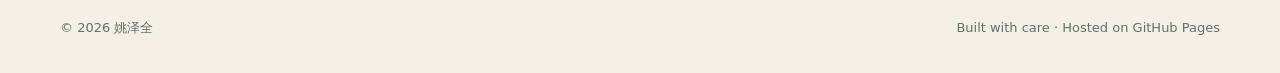
==== commit 62e06216: "Add conferences to research outcomes" ====
--- a/index.html
+++ b/index.html
@@ -74,7 +74,7 @@
 
     <section id="research" class="section">
       <div class="section-heading">
-        <div><p class="section-label">05 · 学术成果</p><h2>论文、专利与软件著作权</h2></div>
+        <div><p class="section-label">05 · 学术成果</p><h2>论文、会议、专利与软件著作权</h2></div>
         <p>点击成果名称可查看首页或证书预览。</p>
       </div>
       <div id="research-filters" class="filter-row" aria-label="成果分类"></div>
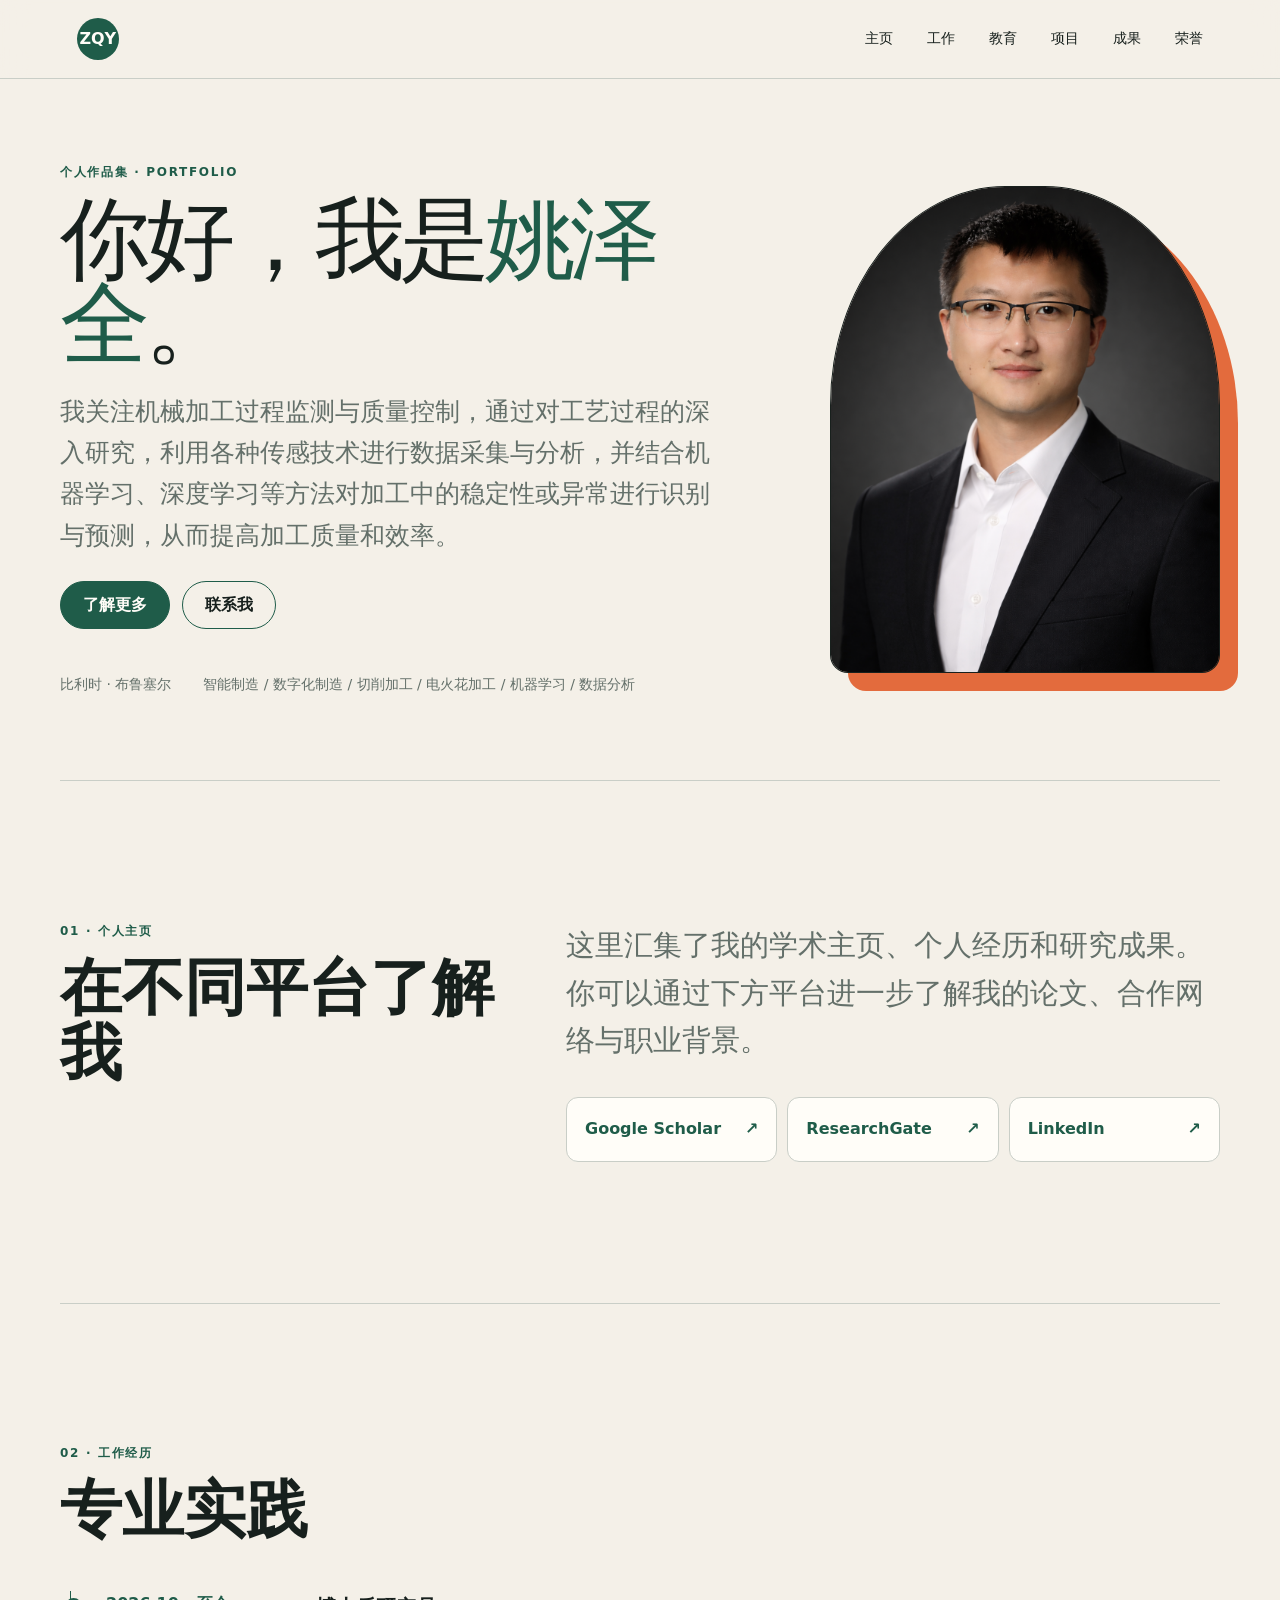
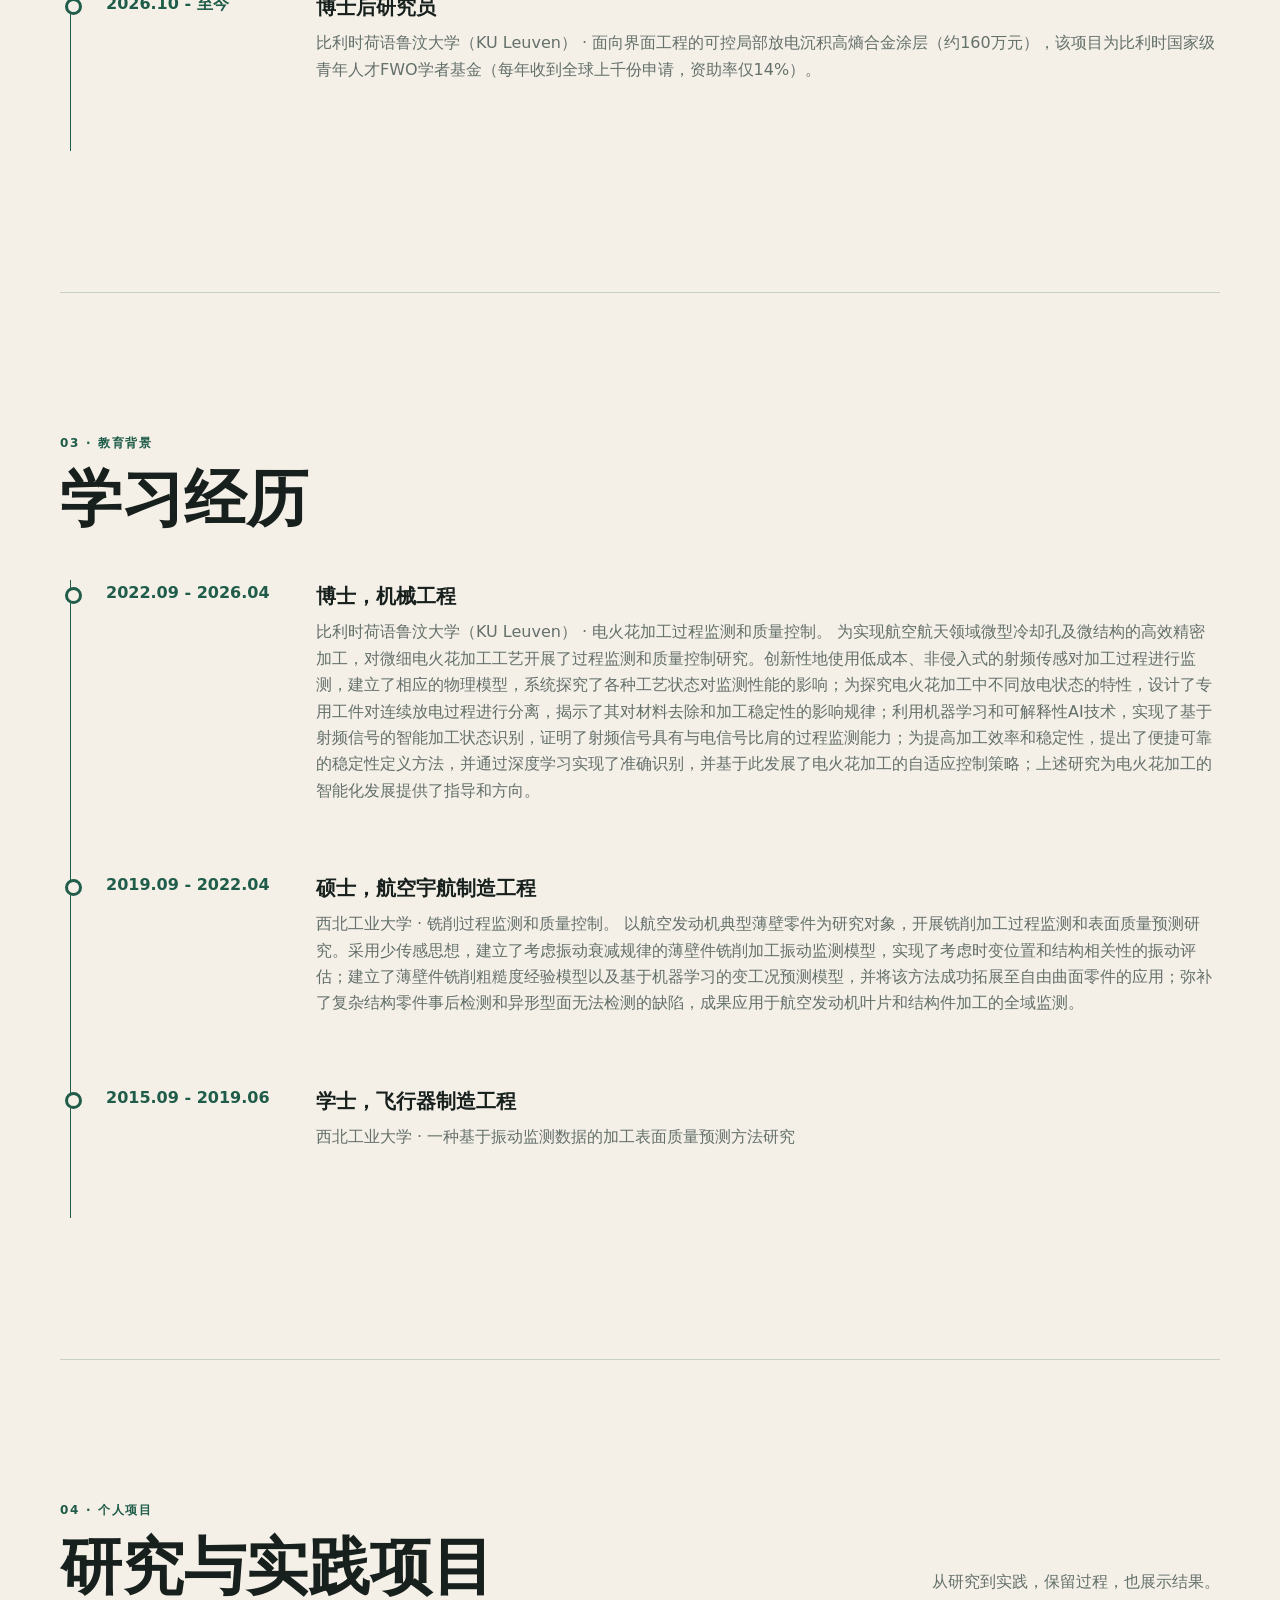
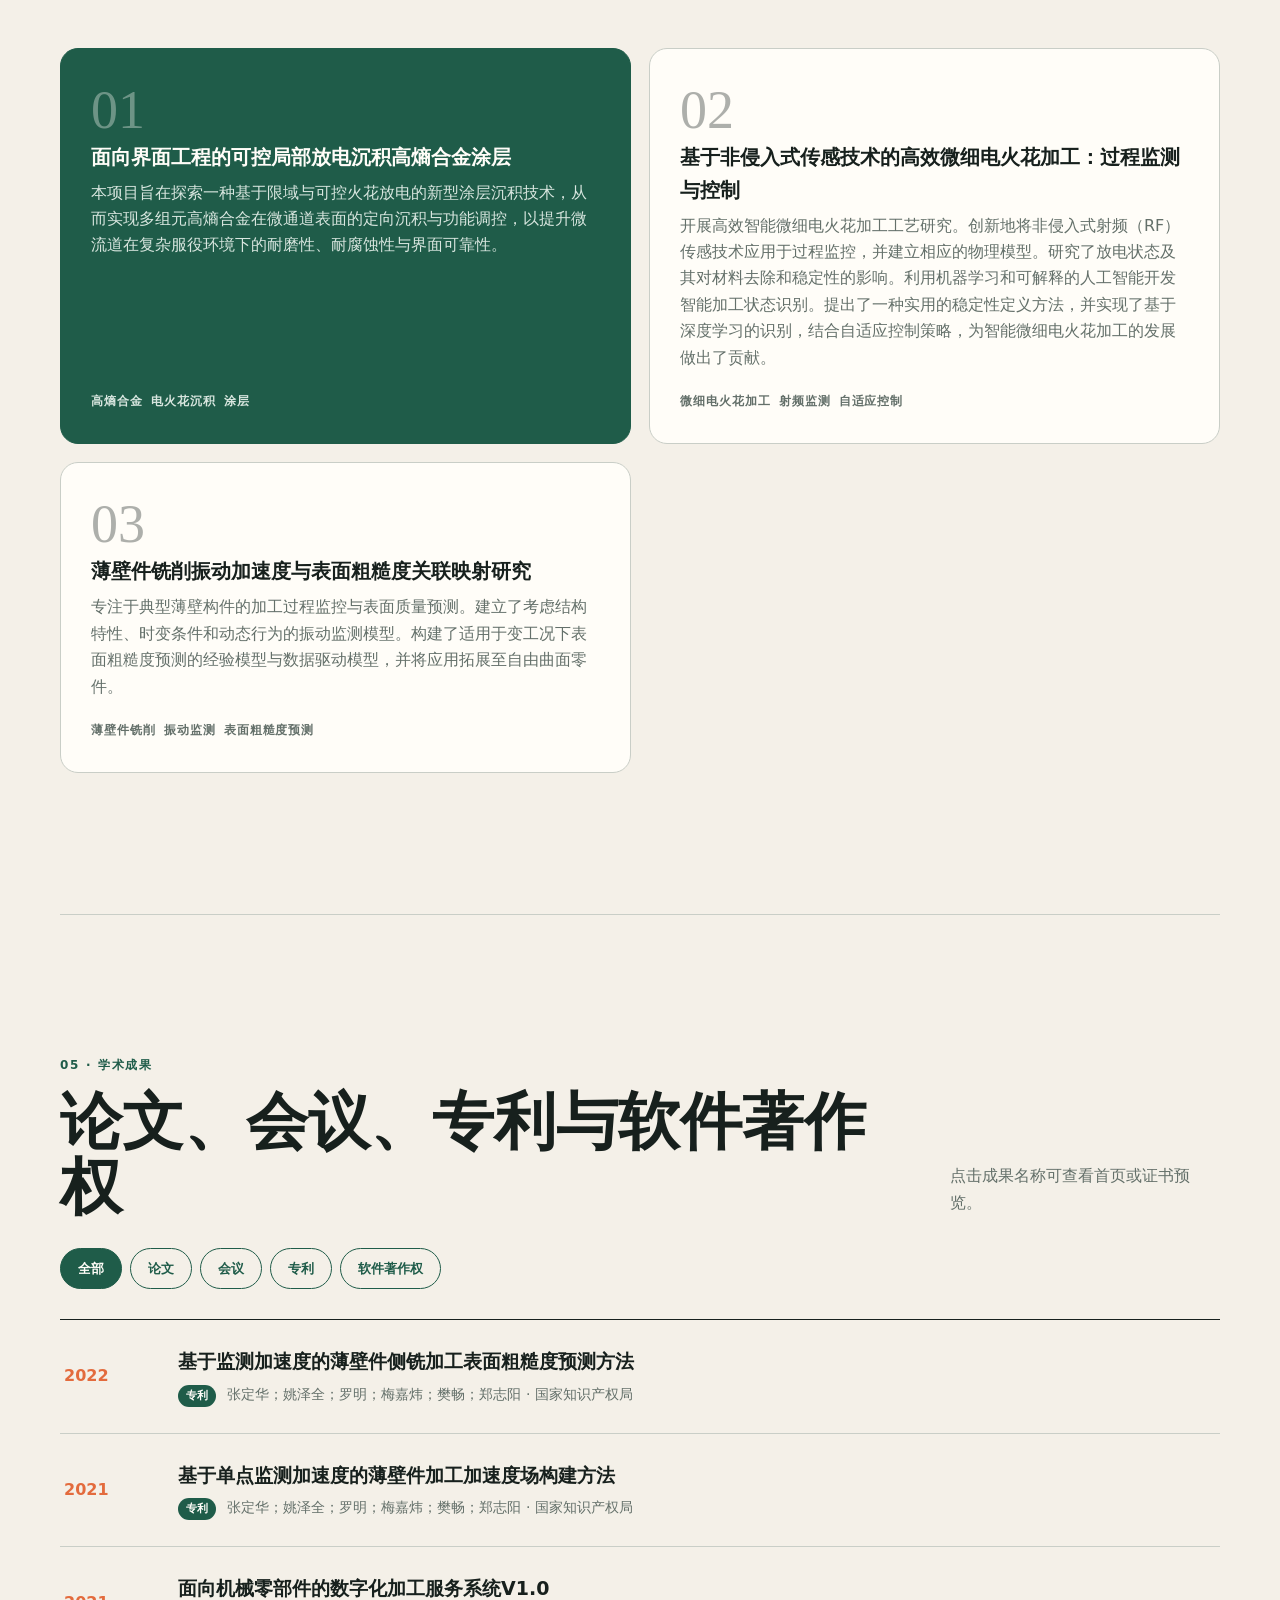
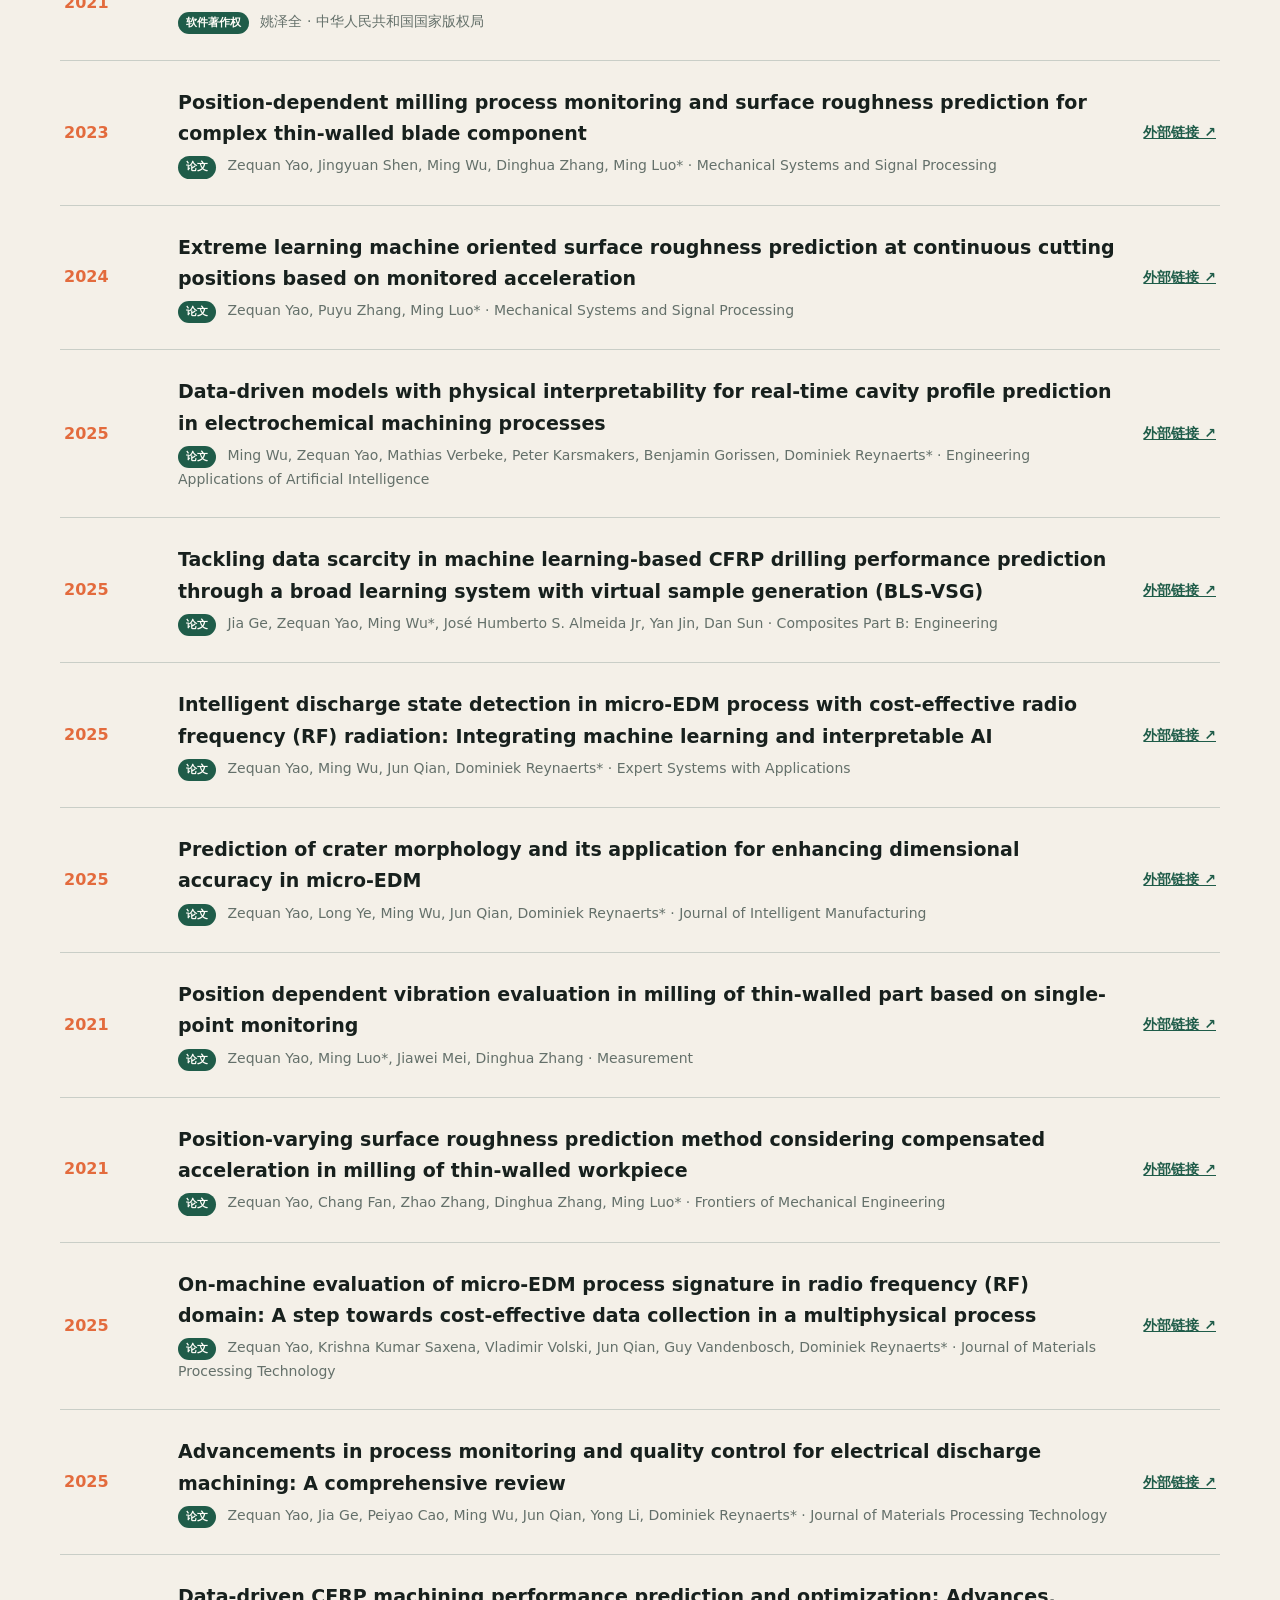
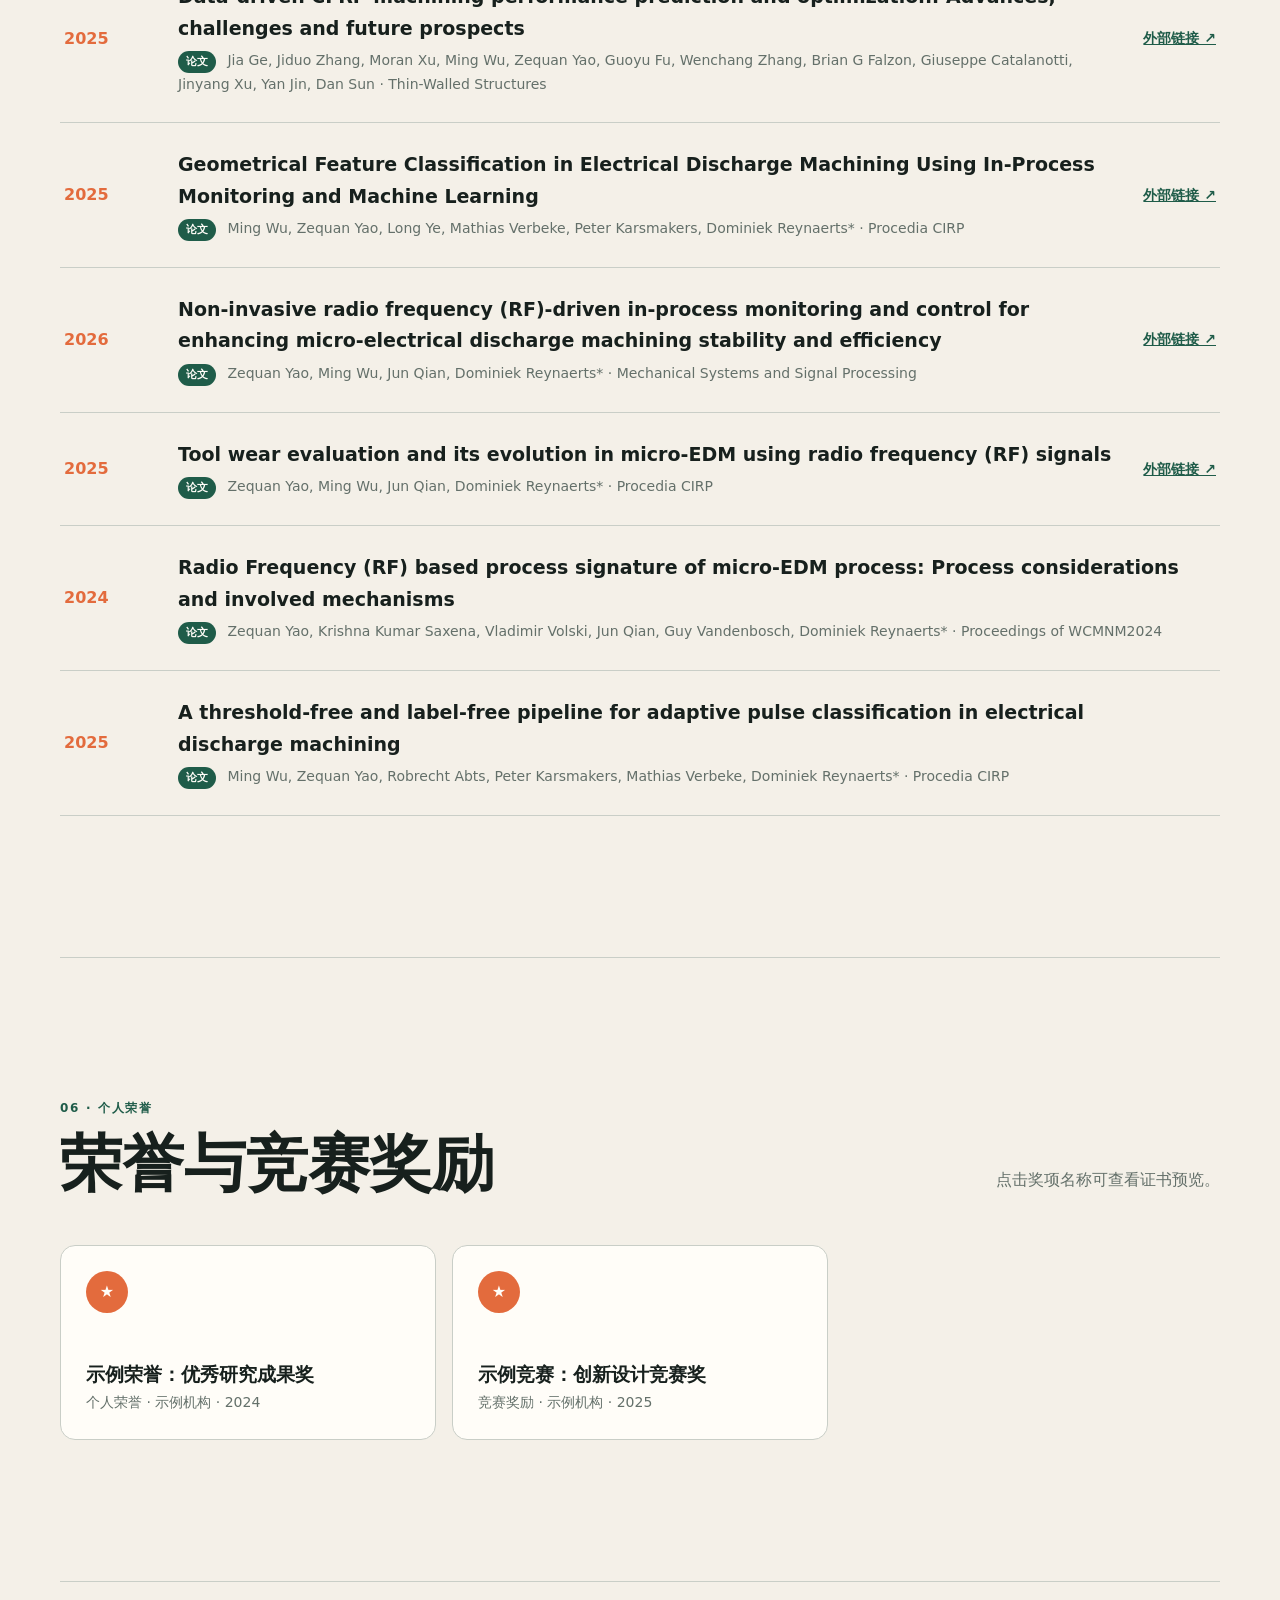
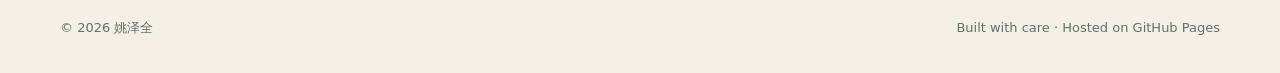
==== commit 08085169: "Update site title and monogram" ====
--- a/index.html
+++ b/index.html
@@ -4,12 +4,12 @@
   <meta charset="UTF-8">
   <meta name="viewport" content="width=device-width, initial-scale=1.0">
   <meta name="description" content="个人项目、论文、证书与经历展示网站">
-  <title>林晓 · 个人主页</title>
+  <title>姚泽全 · 个人主页</title>
   <link rel="stylesheet" href="assets/styles.css">
 </head>
 <body>
   <header class="site-header">
-    <a class="brand" href="#top" aria-label="返回首页">LX</a>
+    <a class="brand" href="#top" aria-label="返回首页">ZQY</a>
     <nav aria-label="主导航">
       <a href="#profiles">主页</a>
       <a href="#work">工作</a>
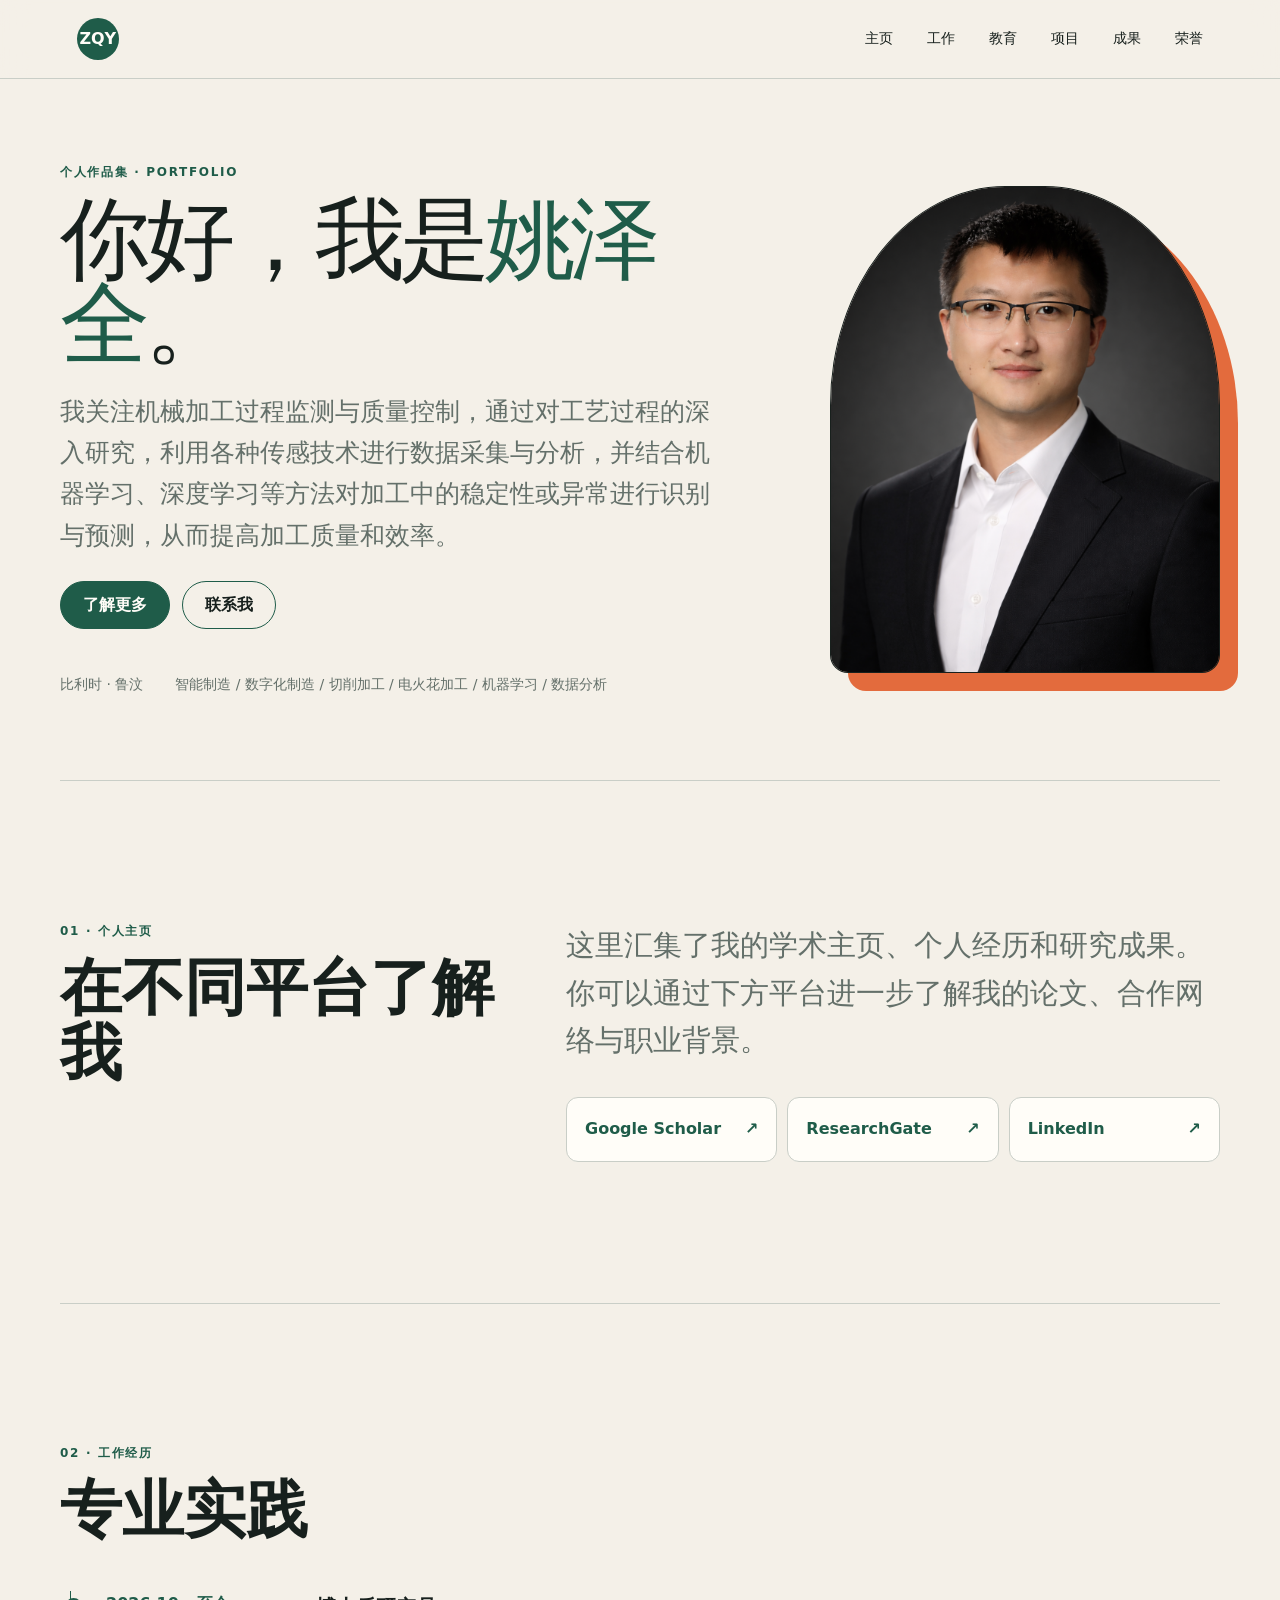
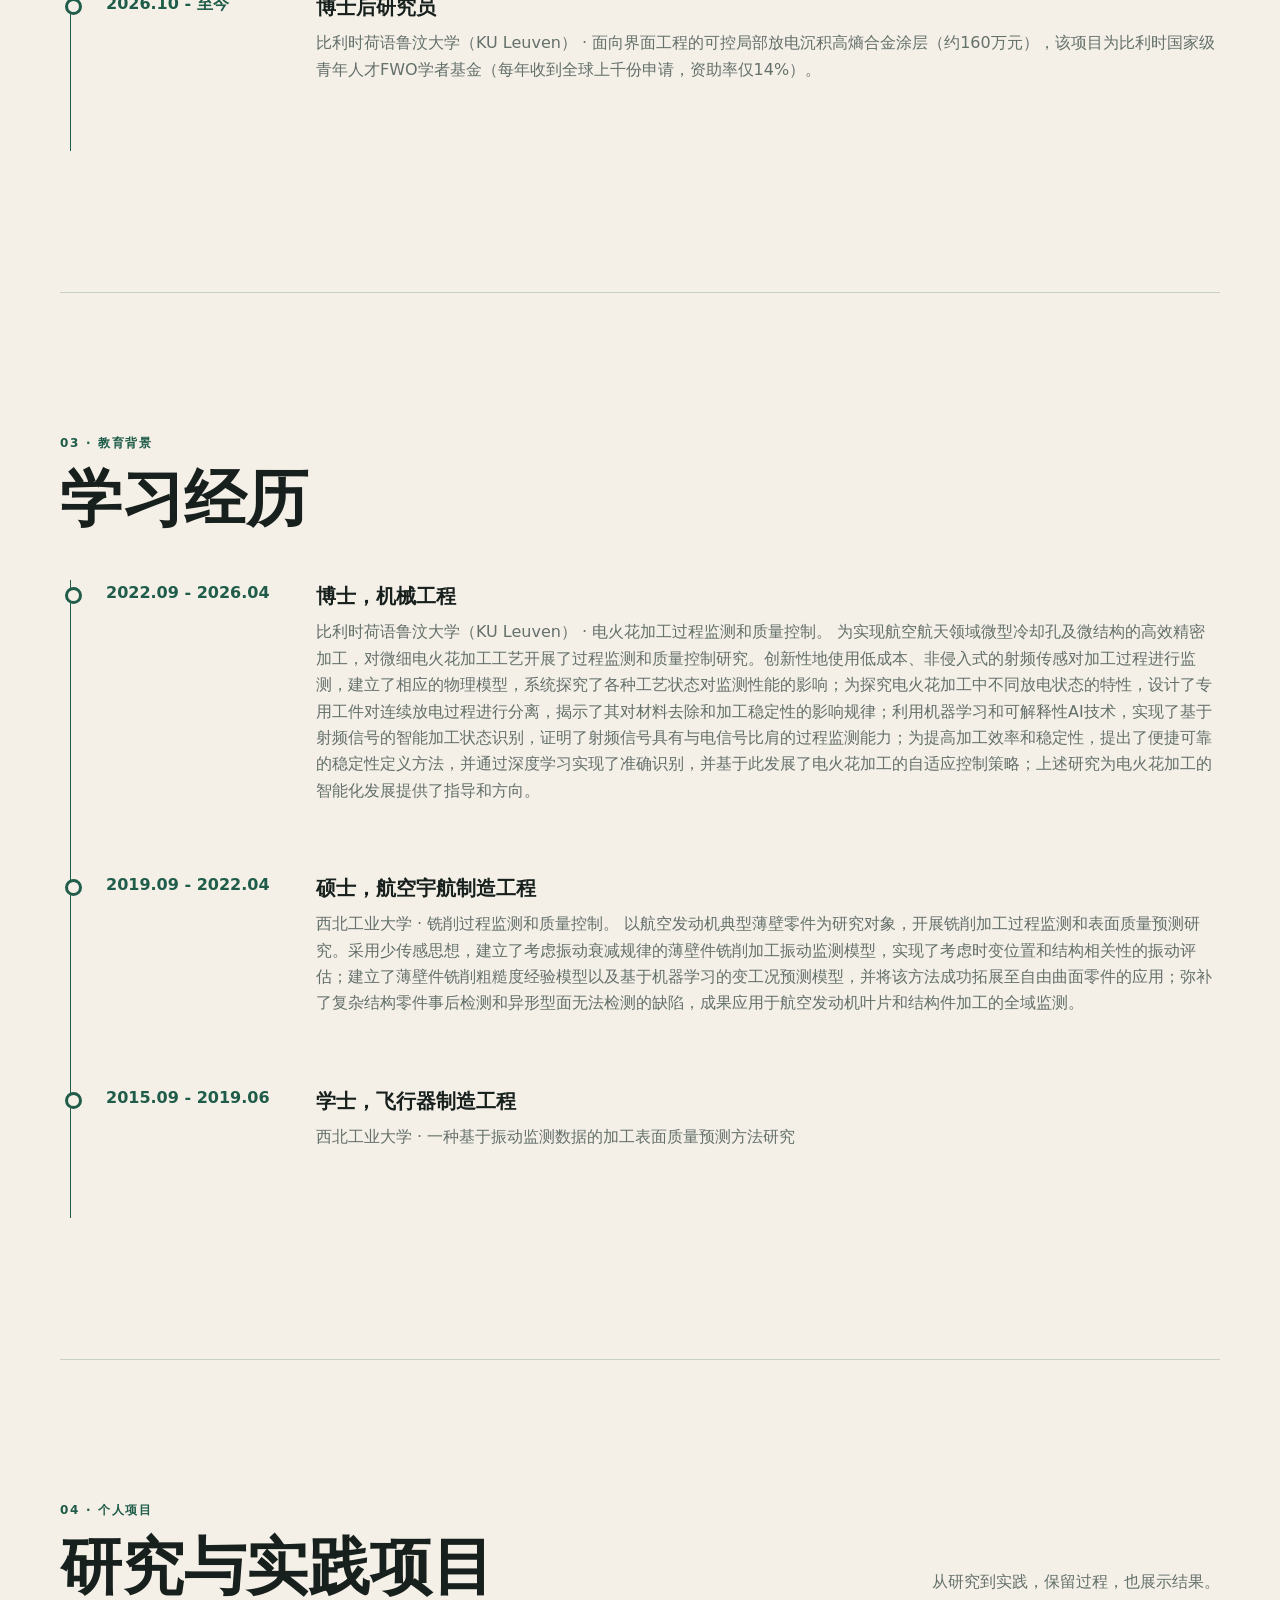
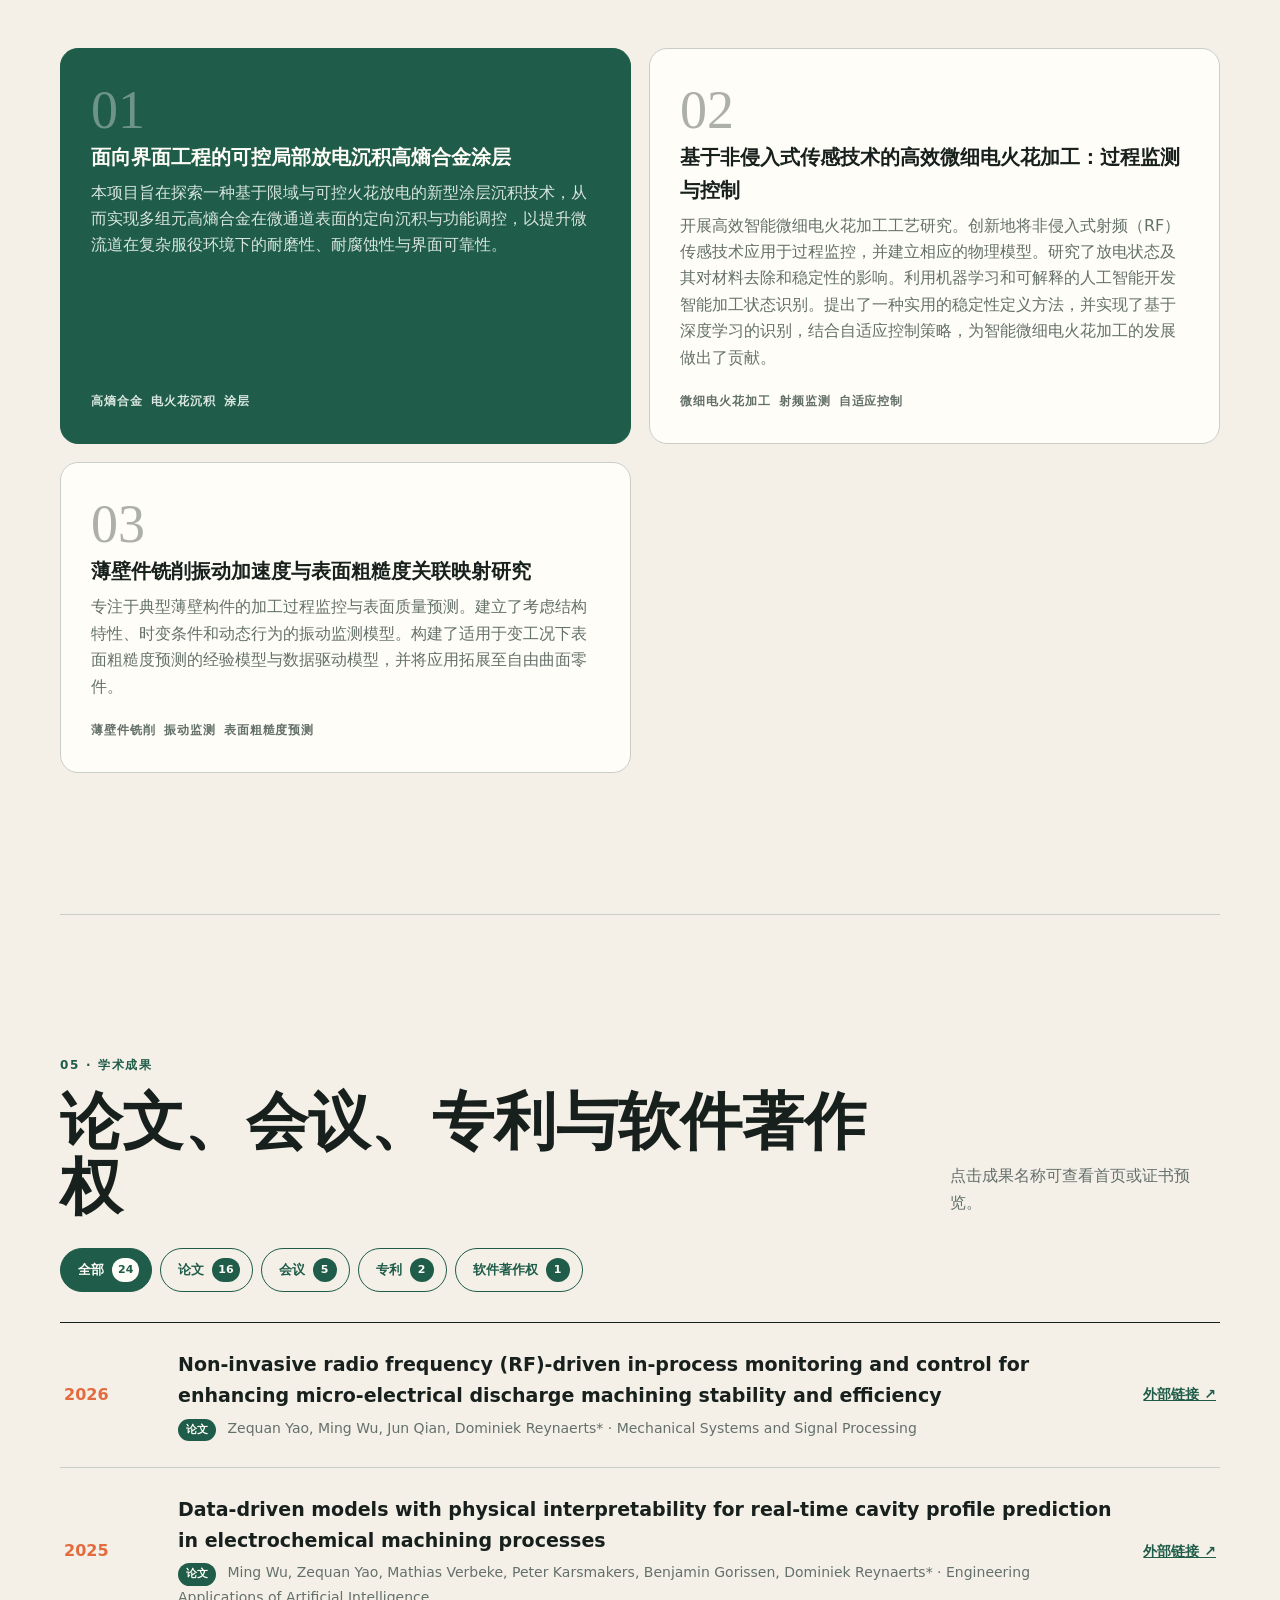
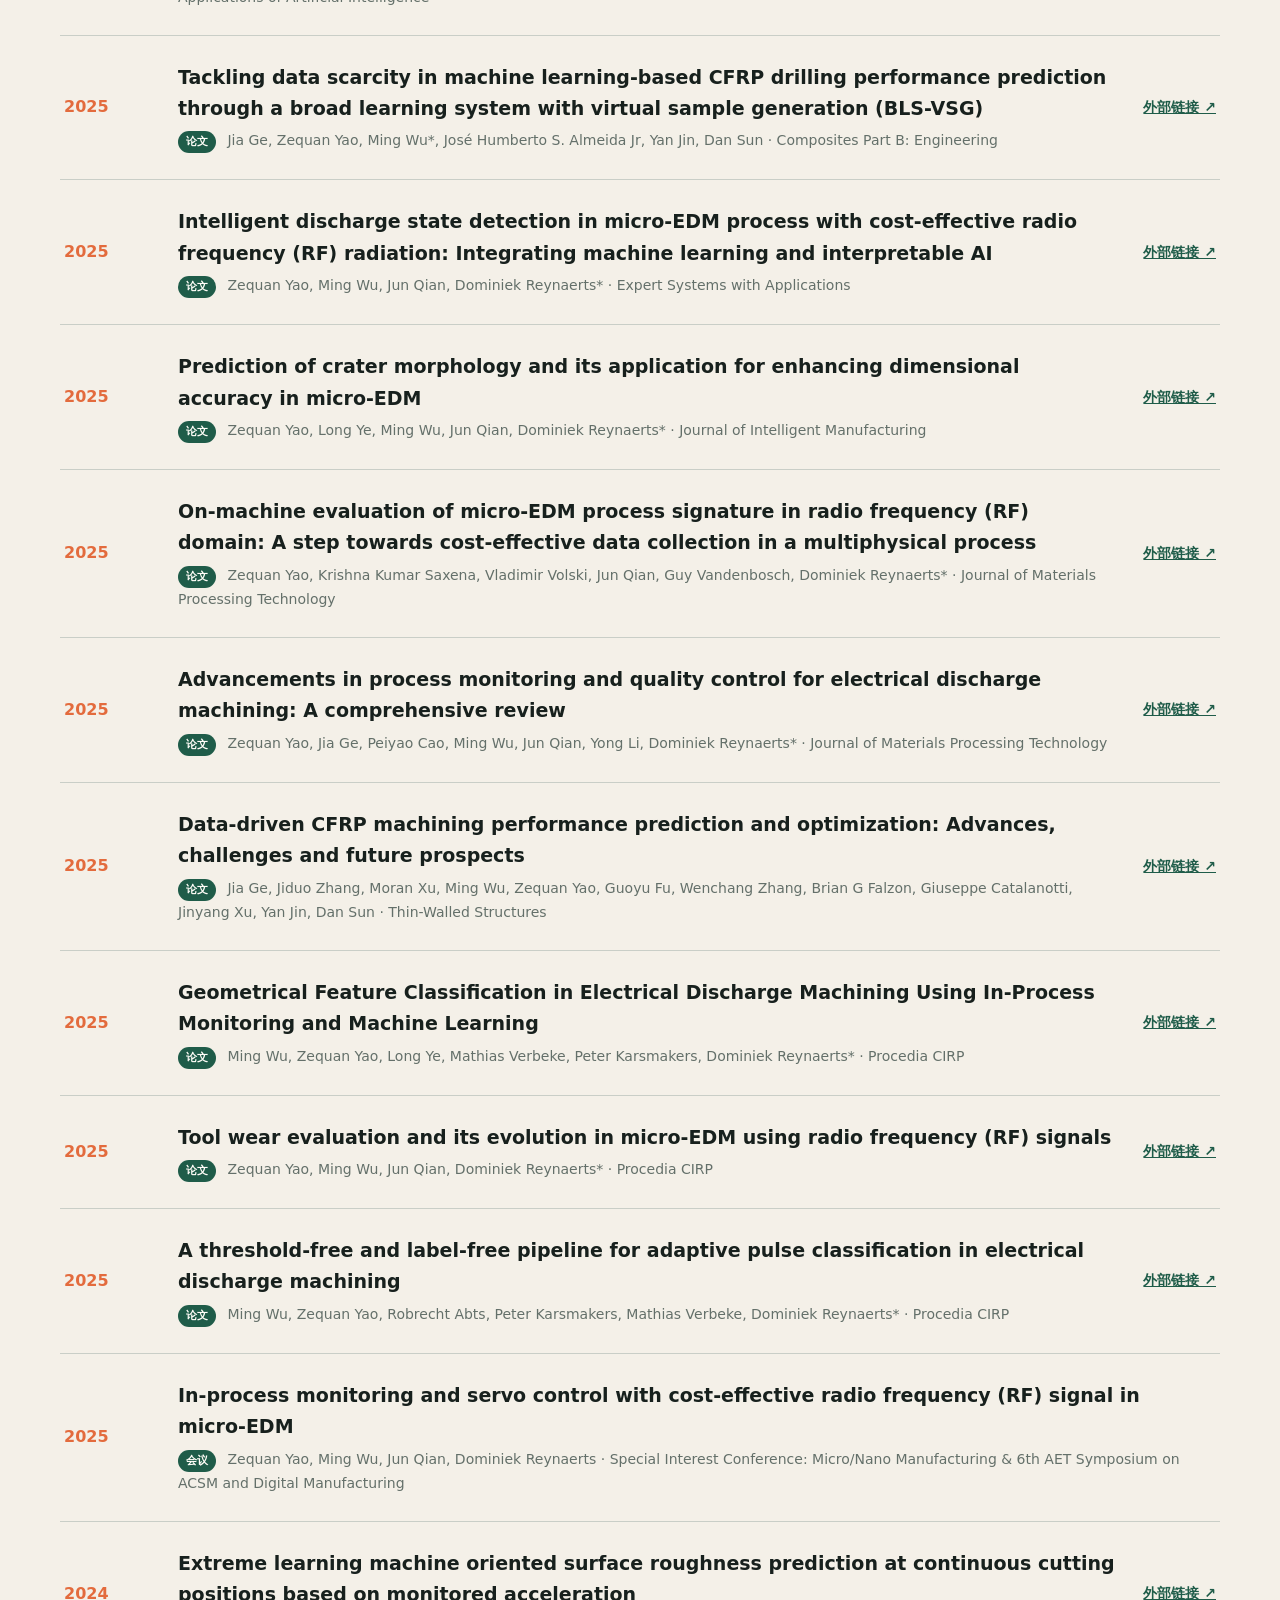
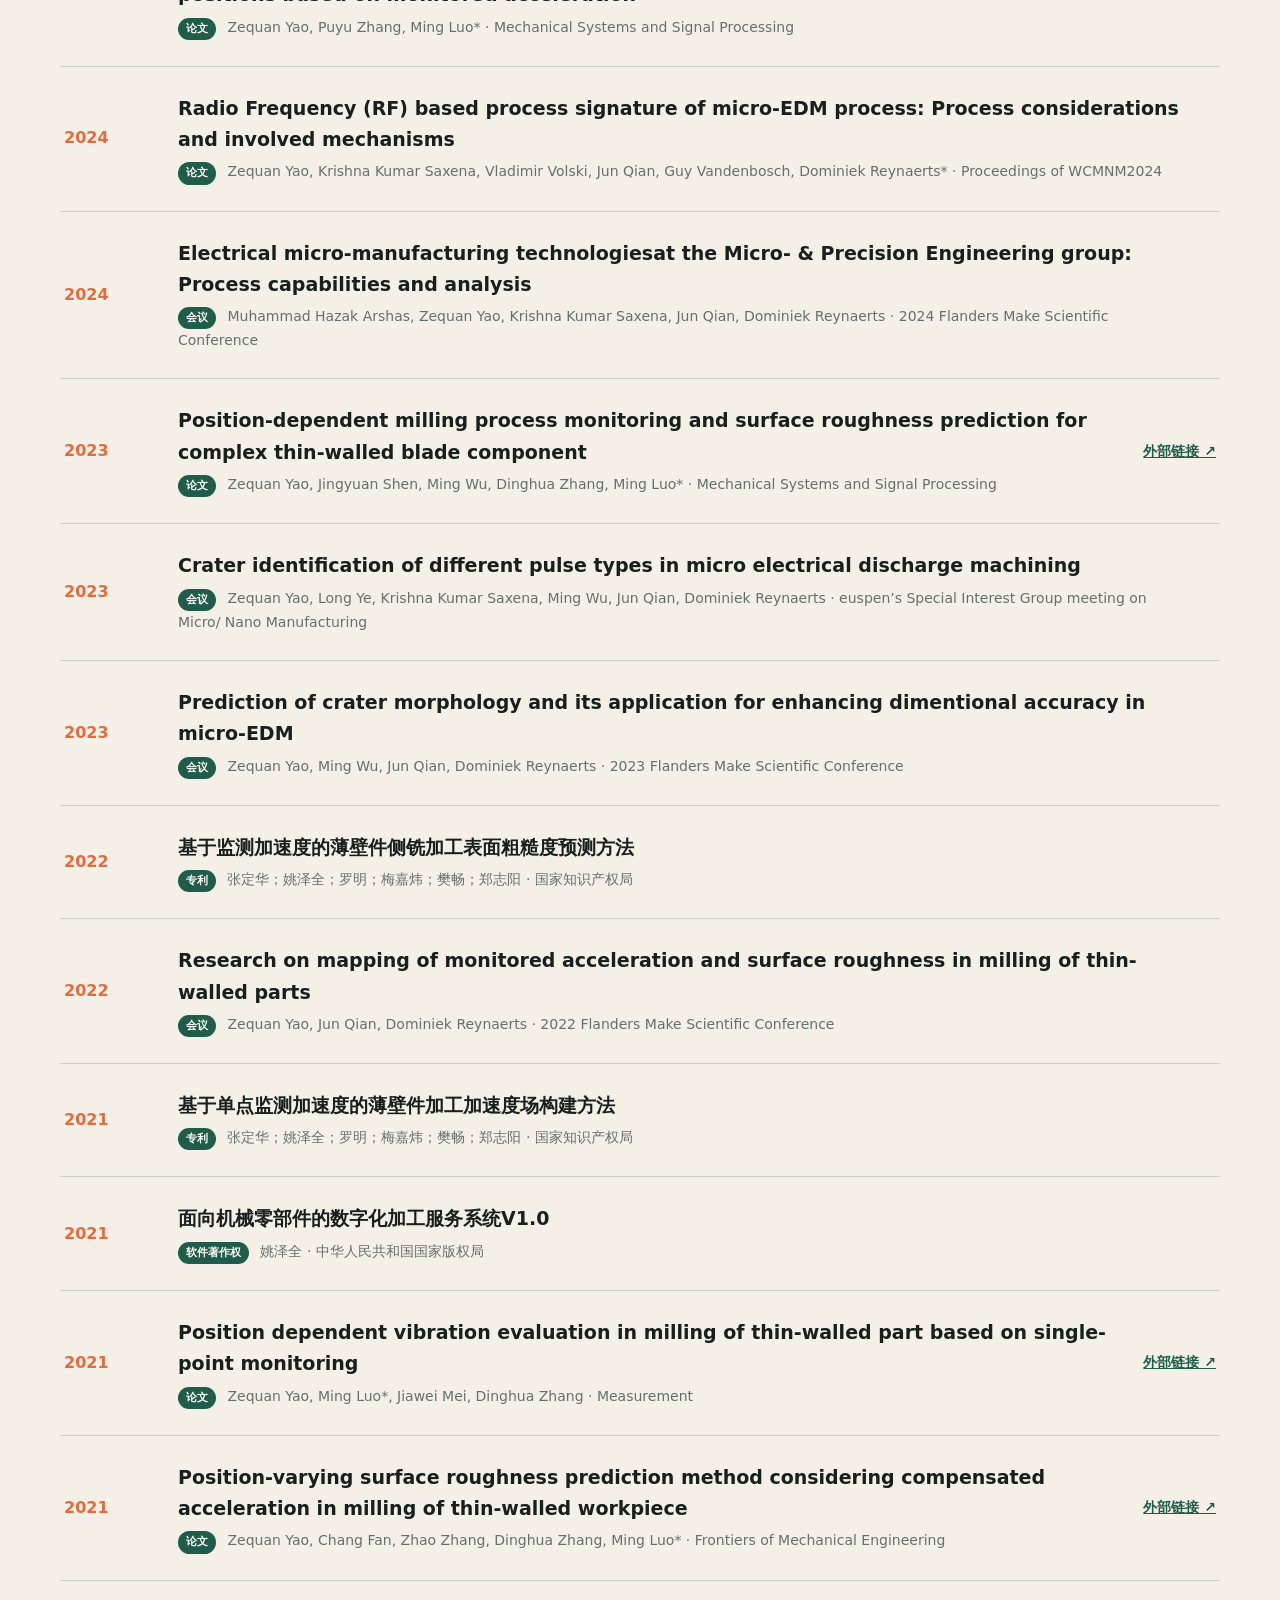
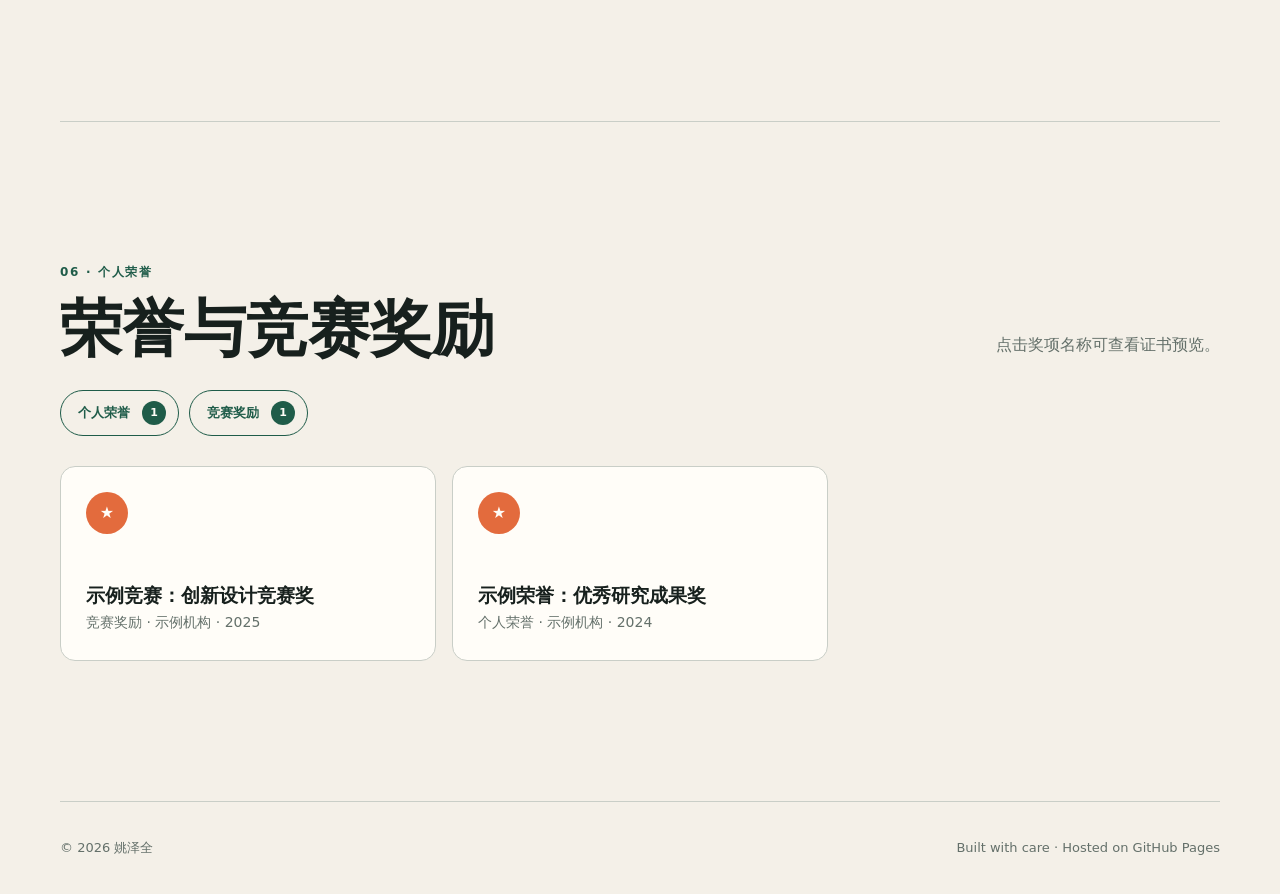
==== commit 2f812eef: "Add live content statistics" ====
--- a/index.html
+++ b/index.html
@@ -86,6 +86,7 @@
         <div><p class="section-label">06 · 个人荣誉</p><h2>荣誉与竞赛奖励</h2></div>
         <p>点击奖项名称可查看证书预览。</p>
       </div>
+      <div id="honor-stats" class="stats-row" aria-label="荣誉数量统计"></div>
       <div id="honor-list" class="certificate-grid"></div>
     </section>
   </main>
--- a/assets/styles.css
+++ b/assets/styles.css
@@ -157,8 +157,13 @@
 .result-type { display: inline-block; margin-right: 7px; padding: 2px 8px; color: var(--white); background: var(--green); border-radius: 999px; font-size: 11px; font-weight: 800; }
 .external-link { white-space: nowrap; color: var(--green); font-weight: 700; font-size: 14px; }
 .filter-row { display: flex; flex-wrap: wrap; gap: 8px; margin: -20px 0 30px; }
-.filter-button { padding: 9px 17px; color: var(--green); background: transparent; border: 1px solid var(--green); border-radius: 999px; font: inherit; font-size: 13px; font-weight: 750; cursor: pointer; }
+.filter-button { display: inline-flex; align-items: center; gap: 8px; padding: 9px 12px 9px 17px; color: var(--green); background: transparent; border: 1px solid var(--green); border-radius: 999px; font: inherit; font-size: 13px; font-weight: 750; cursor: pointer; }
 .filter-button.active, .filter-button:hover { color: var(--white); background: var(--green); }
+.count-badge { display: inline-grid; min-width: 24px; height: 24px; padding: 0 6px; place-items: center; color: var(--white); background: var(--green); border-radius: 999px; font-size: 11px; }
+.filter-button.active .count-badge, .filter-button:hover .count-badge { color: var(--green); background: var(--white); }
+.stats-row { display: flex; flex-wrap: wrap; gap: 10px; margin: -20px 0 30px; }
+.stat-chip { display: inline-flex; align-items: center; gap: 12px; padding: 10px 12px 10px 17px; color: var(--green); border: 1px solid var(--green); border-radius: 999px; font-size: 13px; font-weight: 750; }
+.stat-chip strong { display: grid; min-width: 24px; height: 24px; padding: 0 6px; place-items: center; color: var(--white); background: var(--green); border-radius: 999px; font-size: 11px; }
 
 .certificate-grid { display: grid; grid-template-columns: repeat(3, 1fr); gap: 16px; }
 .certificate {
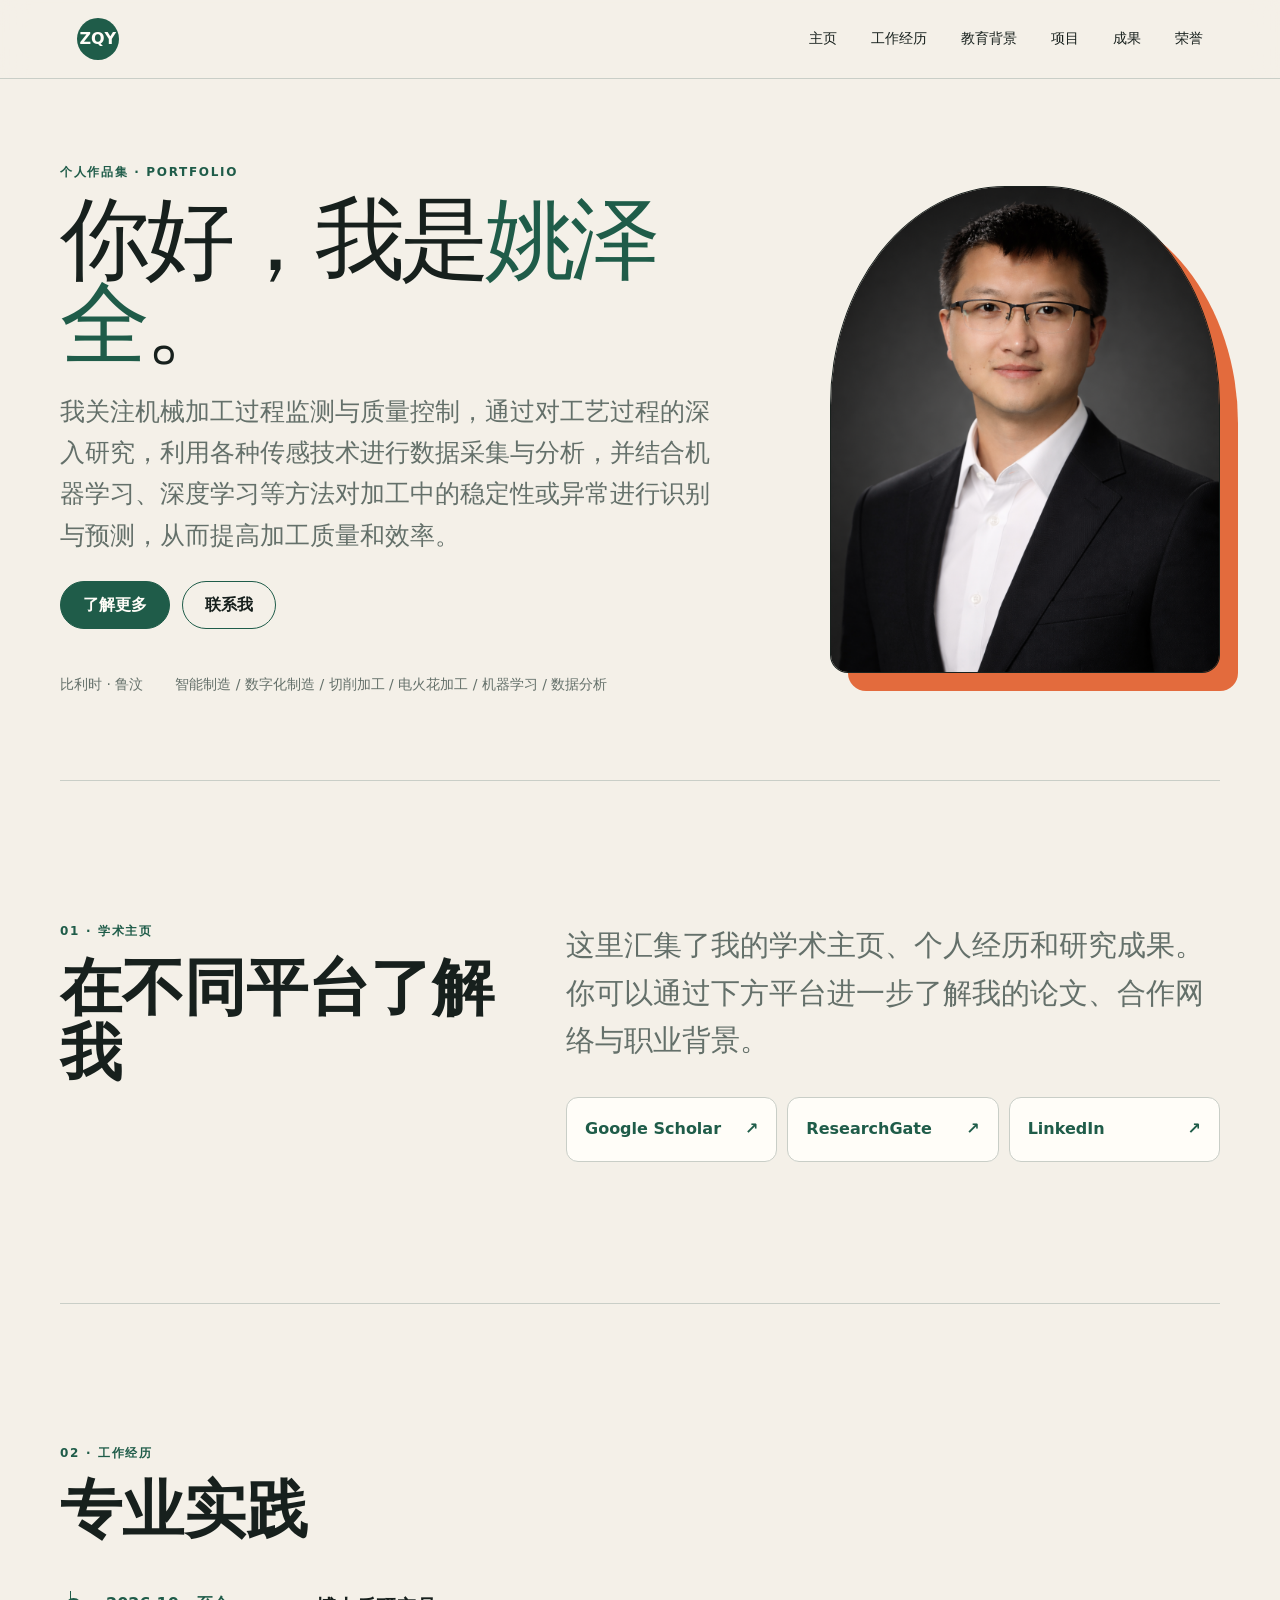
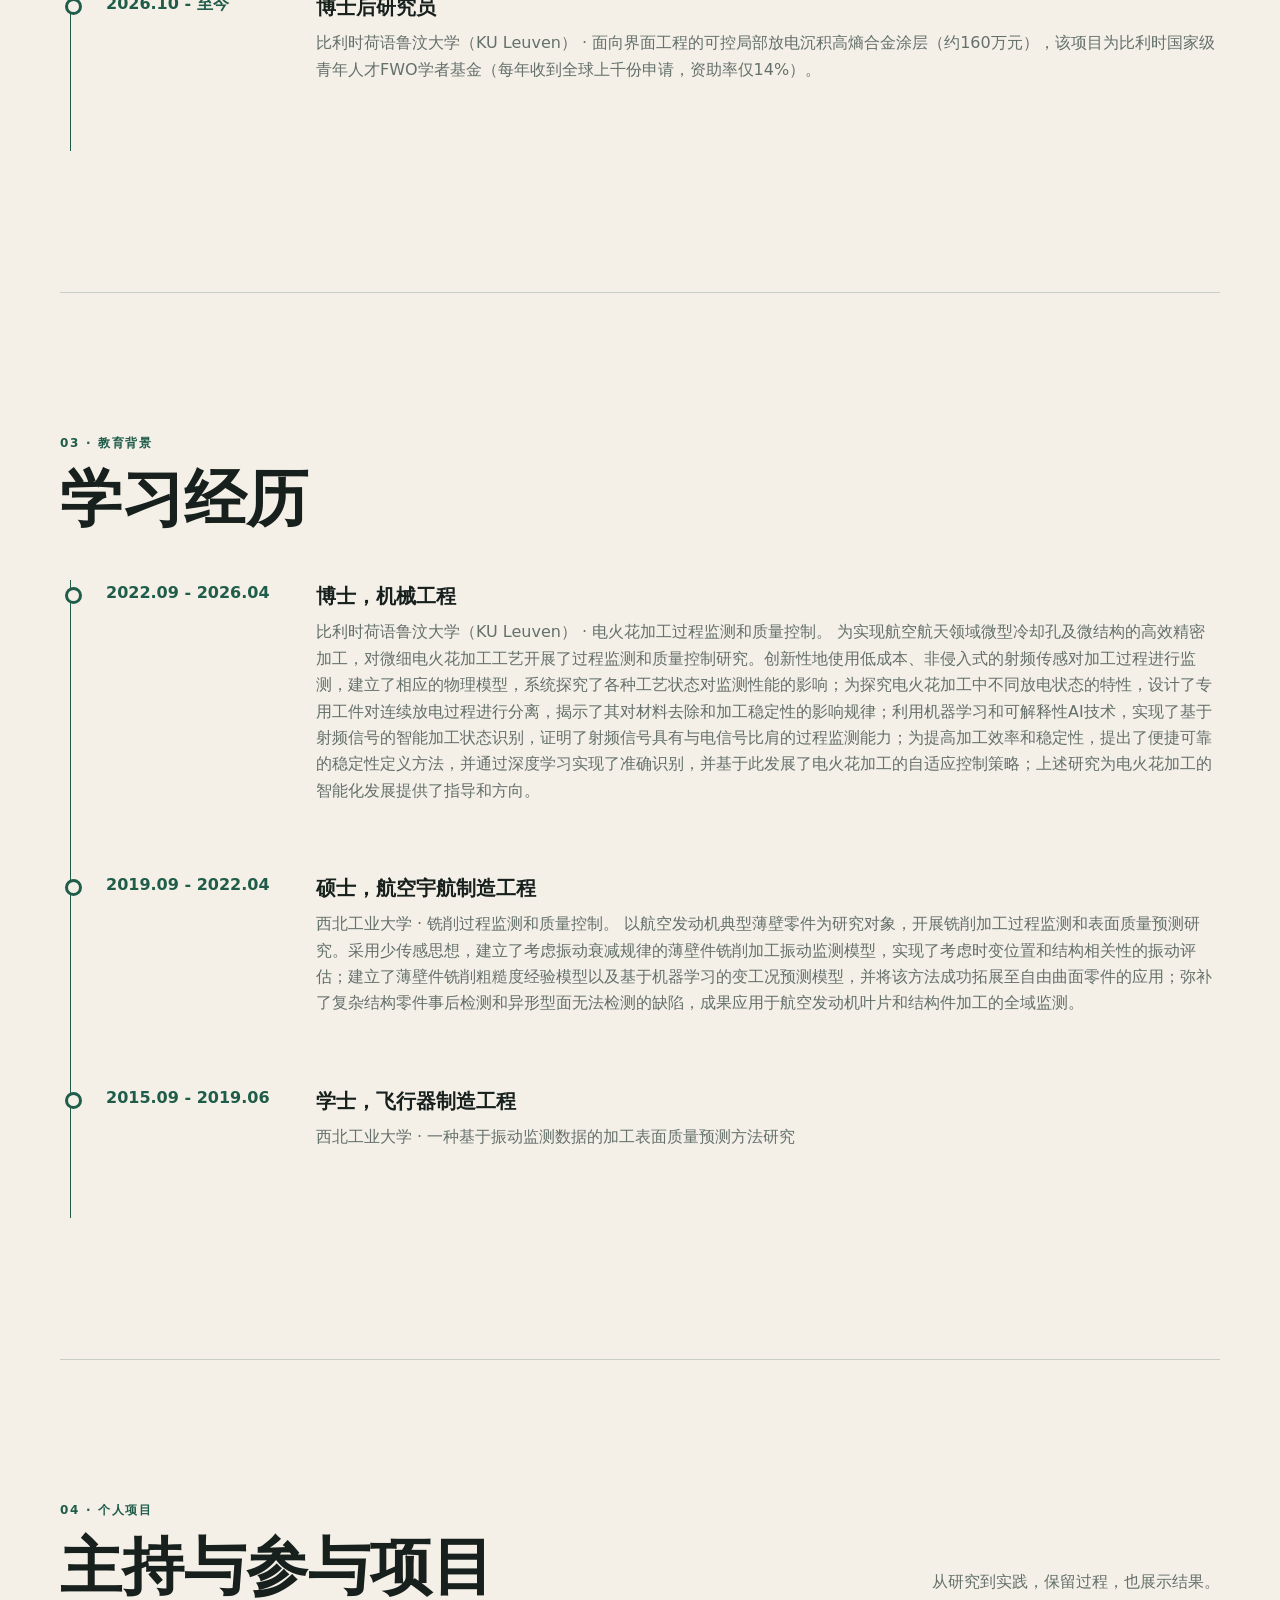
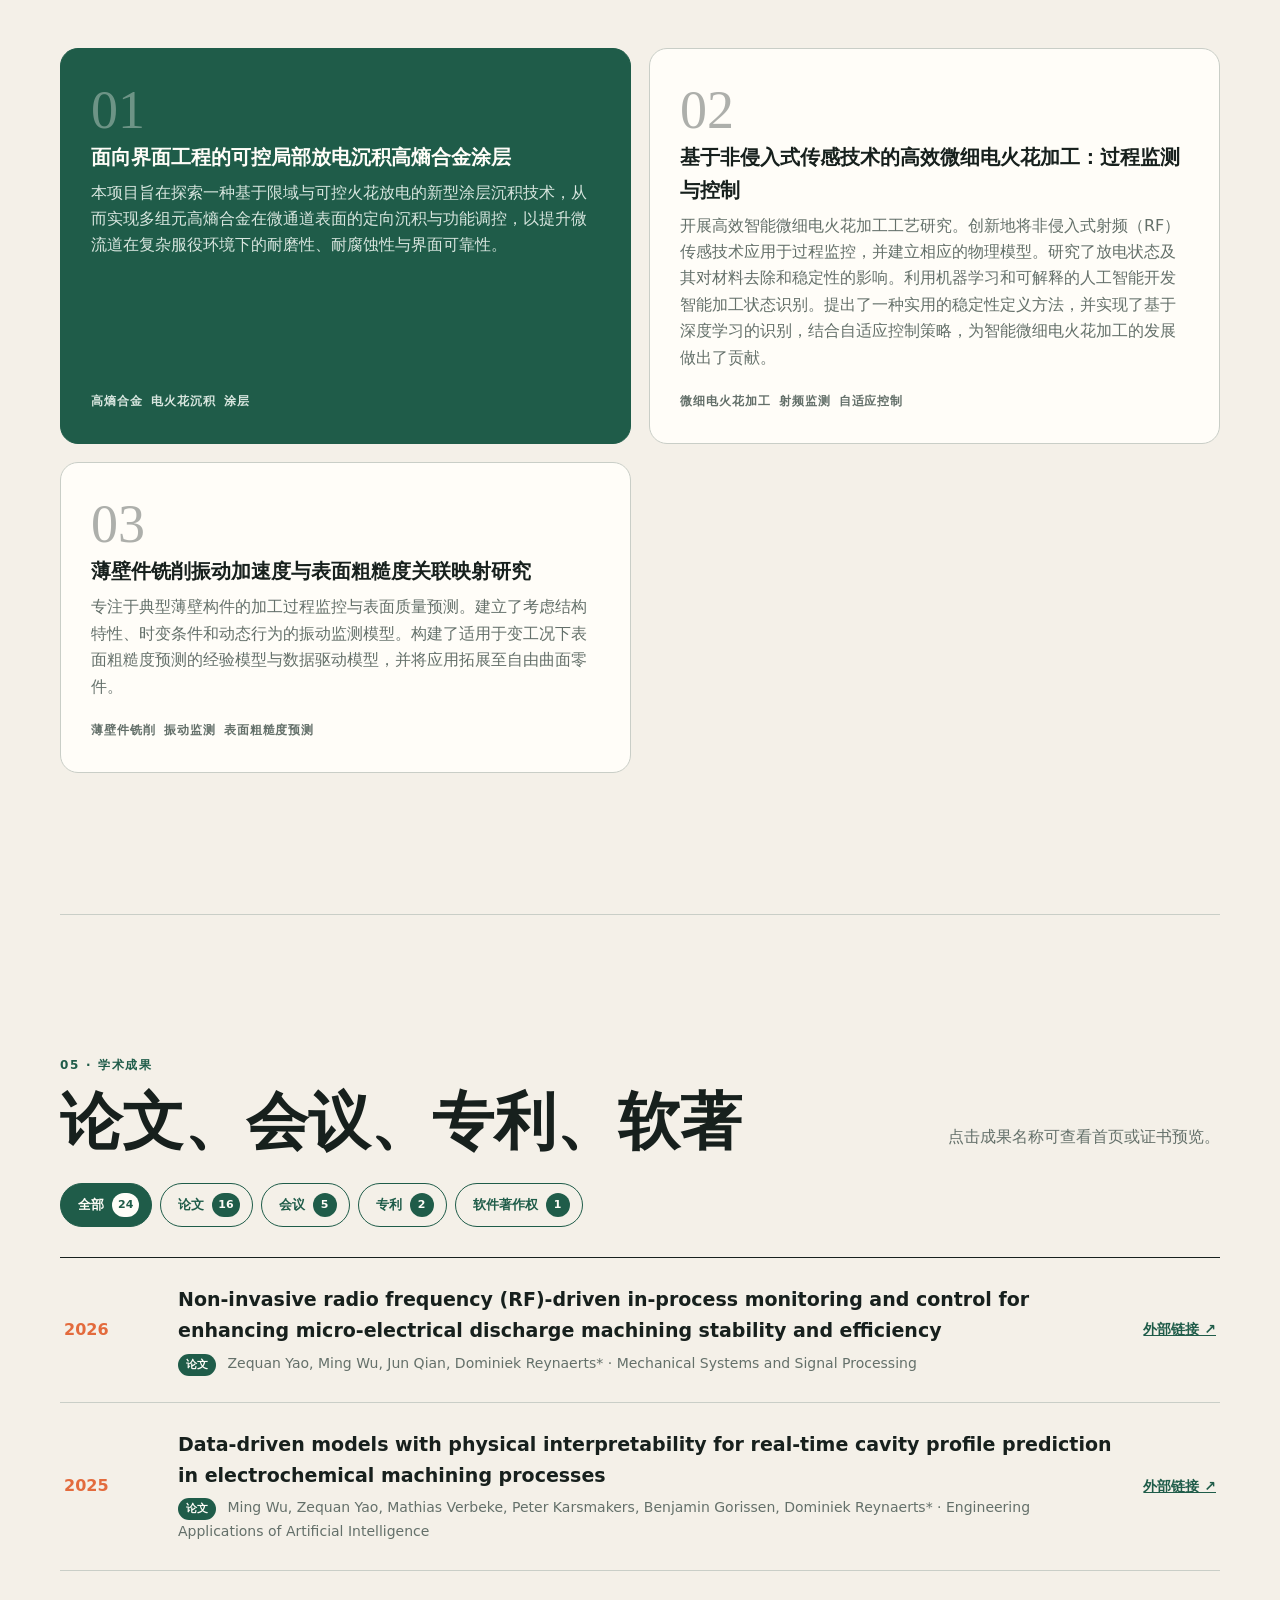
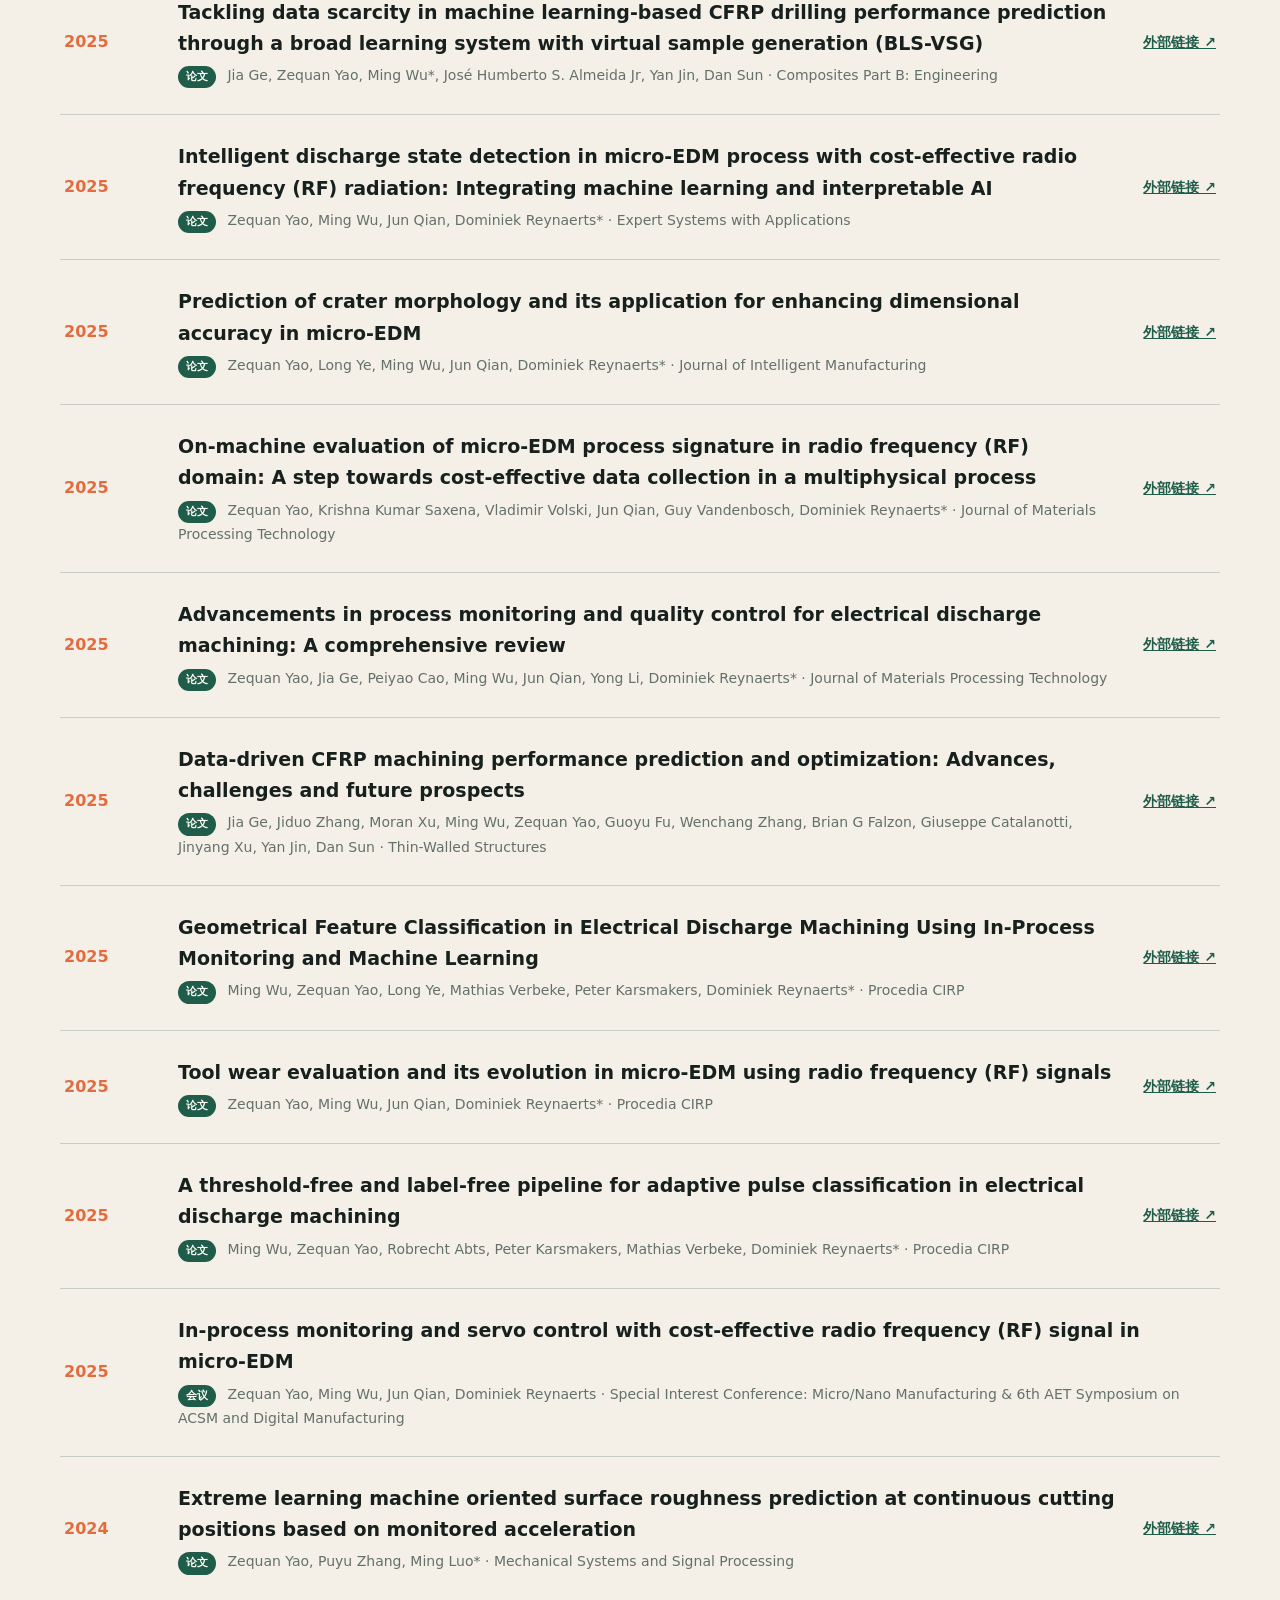
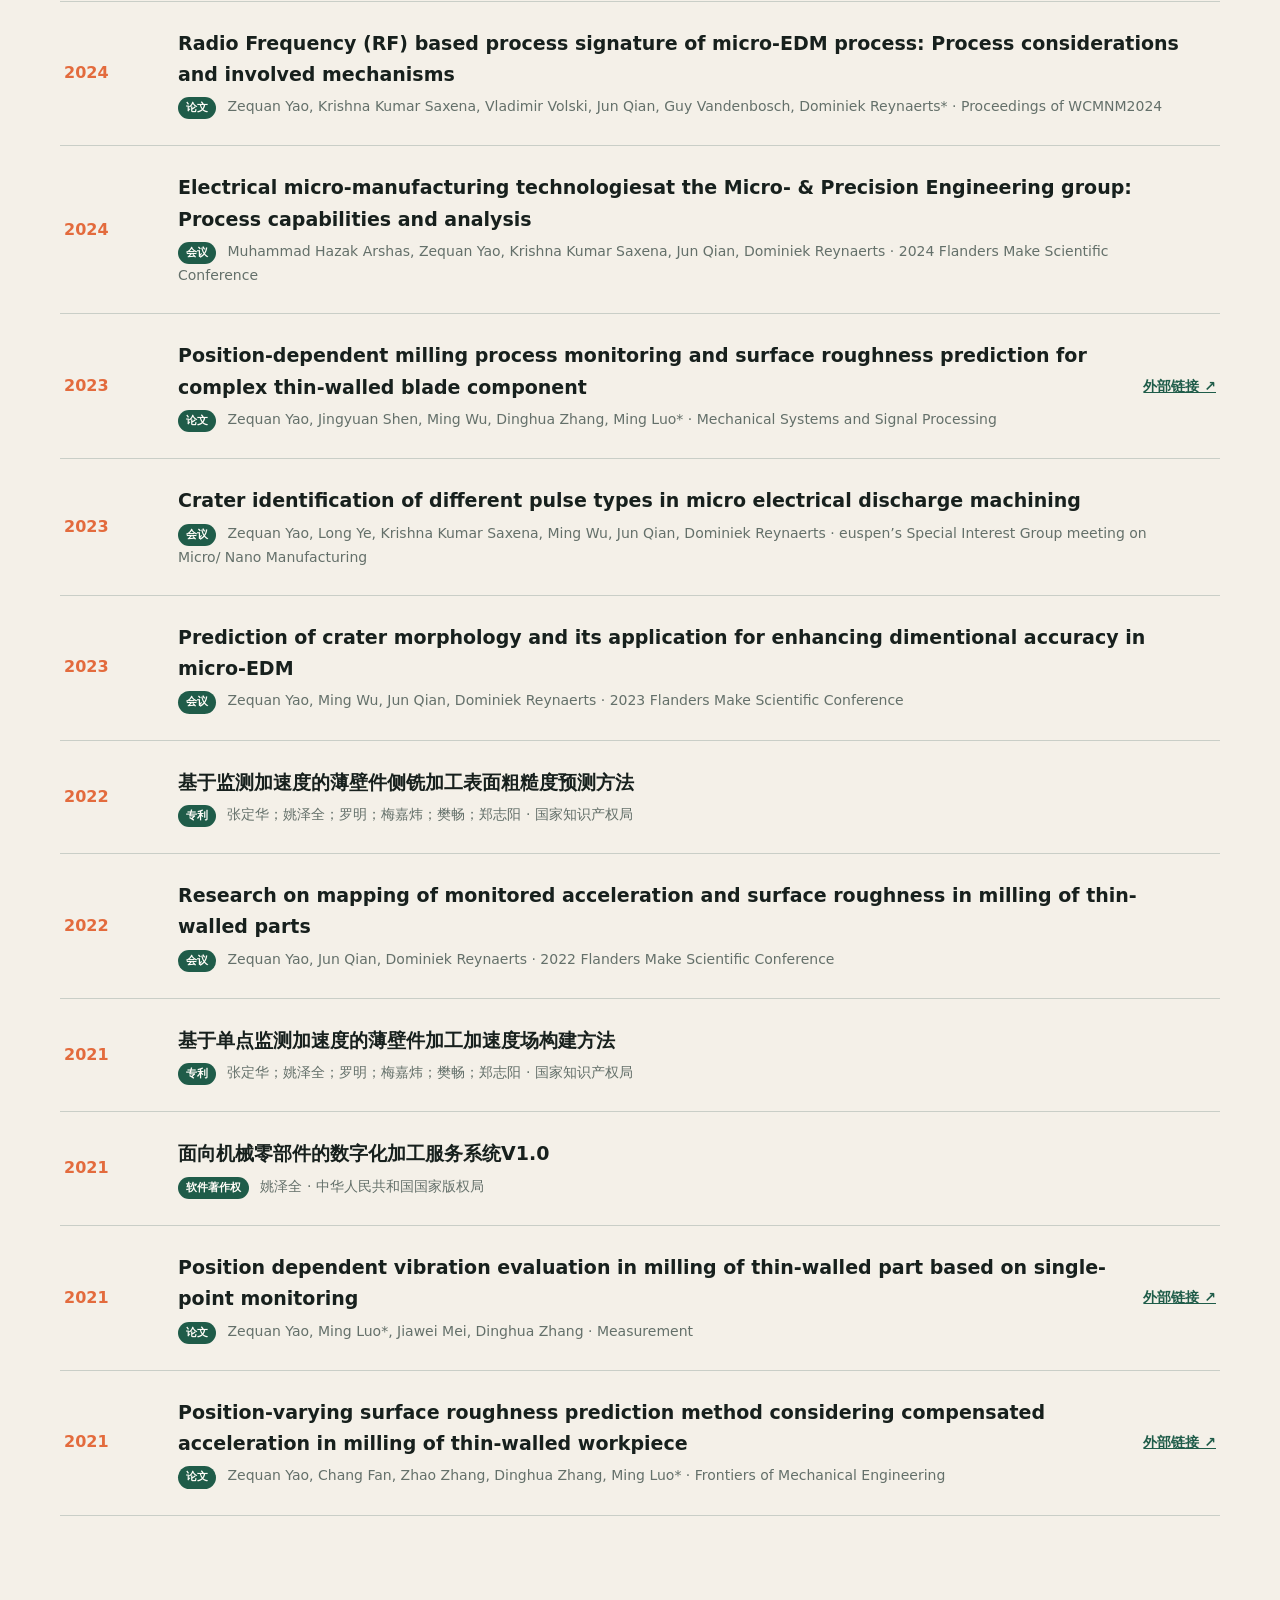
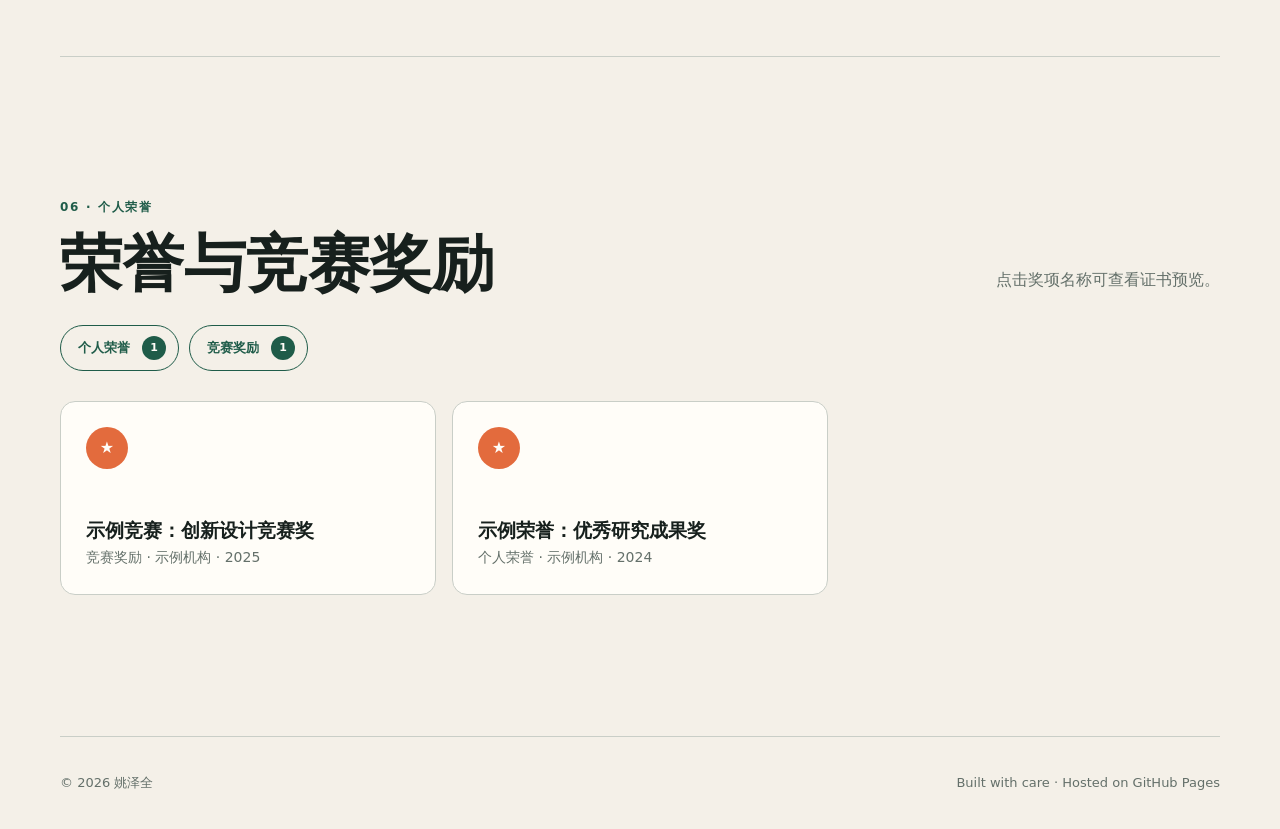
==== commit 8fe77c21: "Update section and navigation labels" ====
--- a/index.html
+++ b/index.html
@@ -12,8 +12,8 @@
     <a class="brand" href="#top" aria-label="返回首页">ZQY</a>
     <nav aria-label="主导航">
       <a href="#profiles">主页</a>
-      <a href="#work">工作</a>
-      <a href="#education">教育</a>
+      <a href="#work">工作经历</a>
+      <a href="#education">教育背景</a>
       <a href="#projects">项目</a>
       <a href="#research">成果</a>
       <a href="#honors">荣誉</a>
@@ -41,7 +41,7 @@
 
     <section id="profiles" class="section split-section">
       <div>
-        <p class="section-label">01 · 个人主页</p>
+        <p class="section-label">01 · 学术主页</p>
         <h2>在不同平台了解我</h2>
       </div>
       <div>
@@ -66,7 +66,7 @@
 
     <section id="projects" class="section">
       <div class="section-heading">
-        <div><p class="section-label">04 · 个人项目</p><h2>研究与实践项目</h2></div>
+        <div><p class="section-label">04 · 个人项目</p><h2>主持与参与项目</h2></div>
         <p>从研究到实践，保留过程，也展示结果。</p>
       </div>
       <div id="project-list" class="card-grid"></div>
@@ -74,7 +74,7 @@
 
     <section id="research" class="section">
       <div class="section-heading">
-        <div><p class="section-label">05 · 学术成果</p><h2>论文、会议、专利与软件著作权</h2></div>
+        <div><p class="section-label">05 · 学术成果</p><h2>论文、会议、专利、软著</h2></div>
         <p>点击成果名称可查看首页或证书预览。</p>
       </div>
       <div id="research-filters" class="filter-row" aria-label="成果分类"></div>
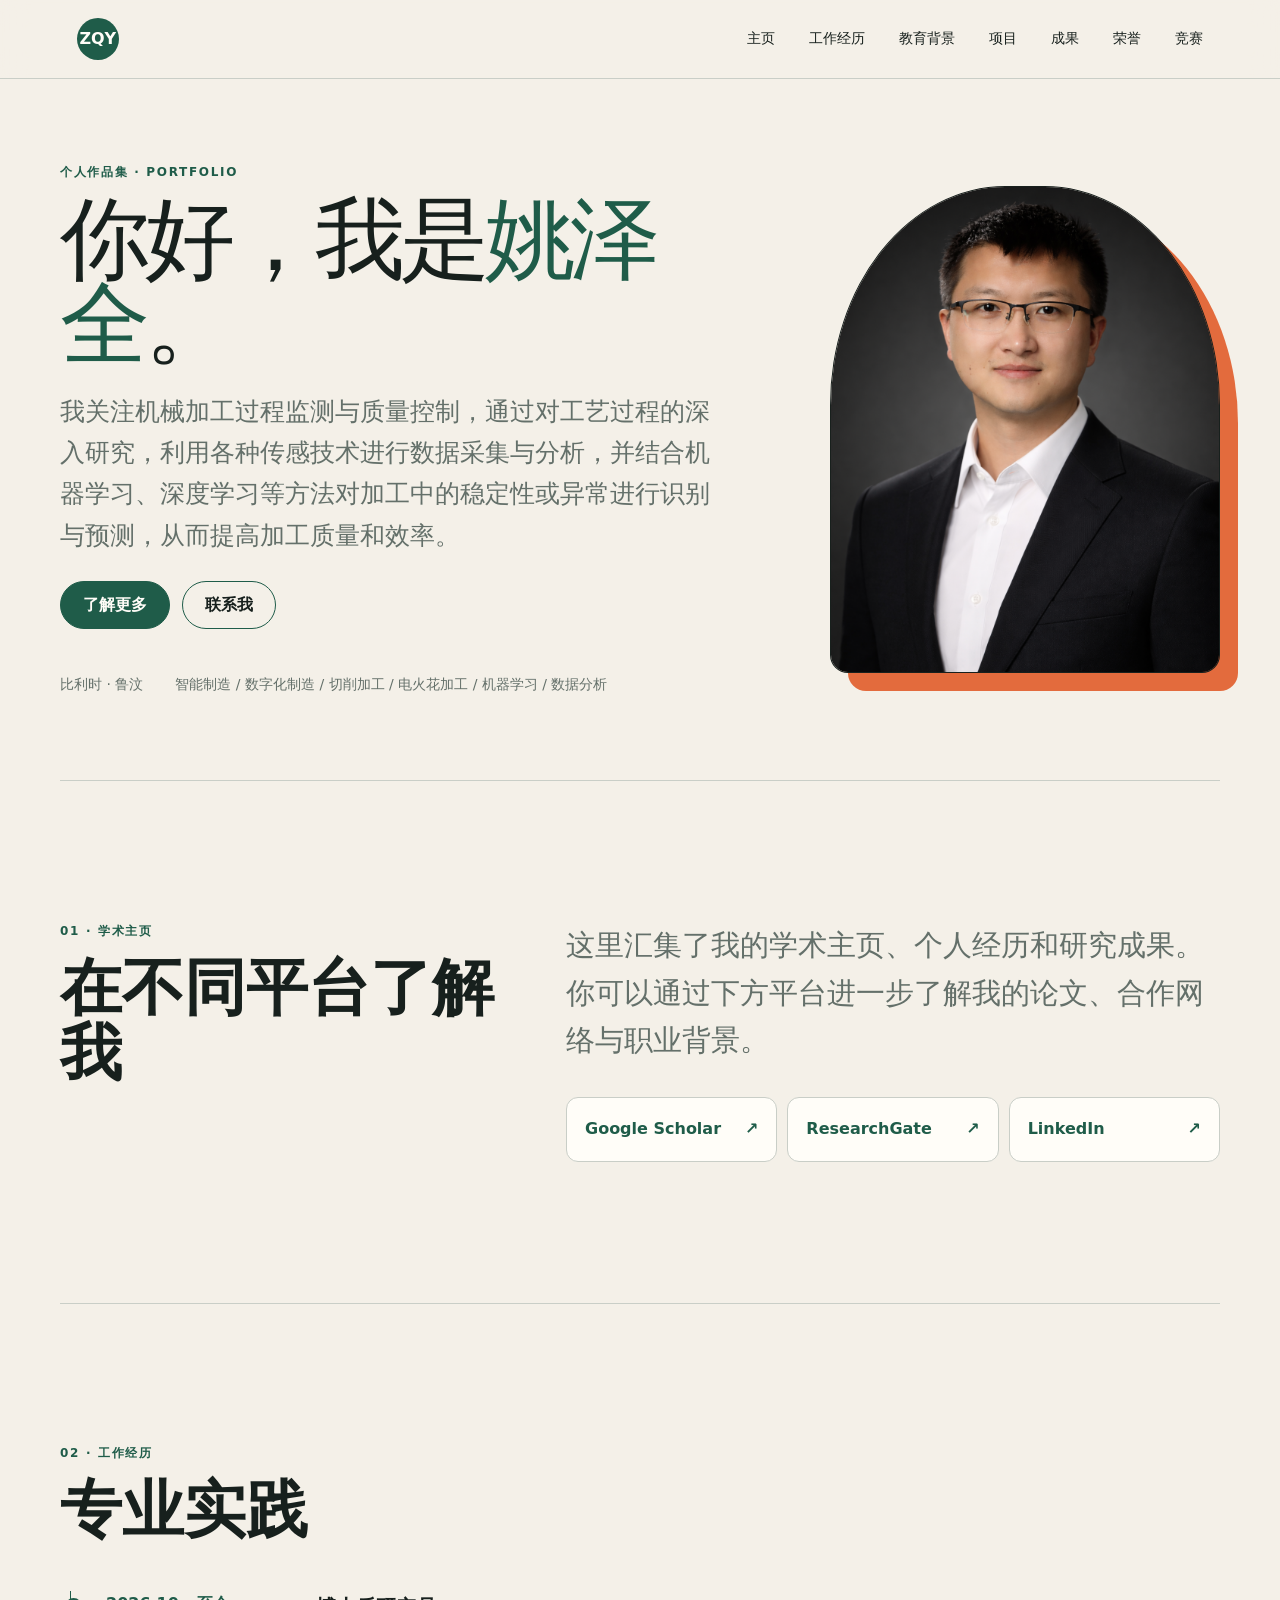
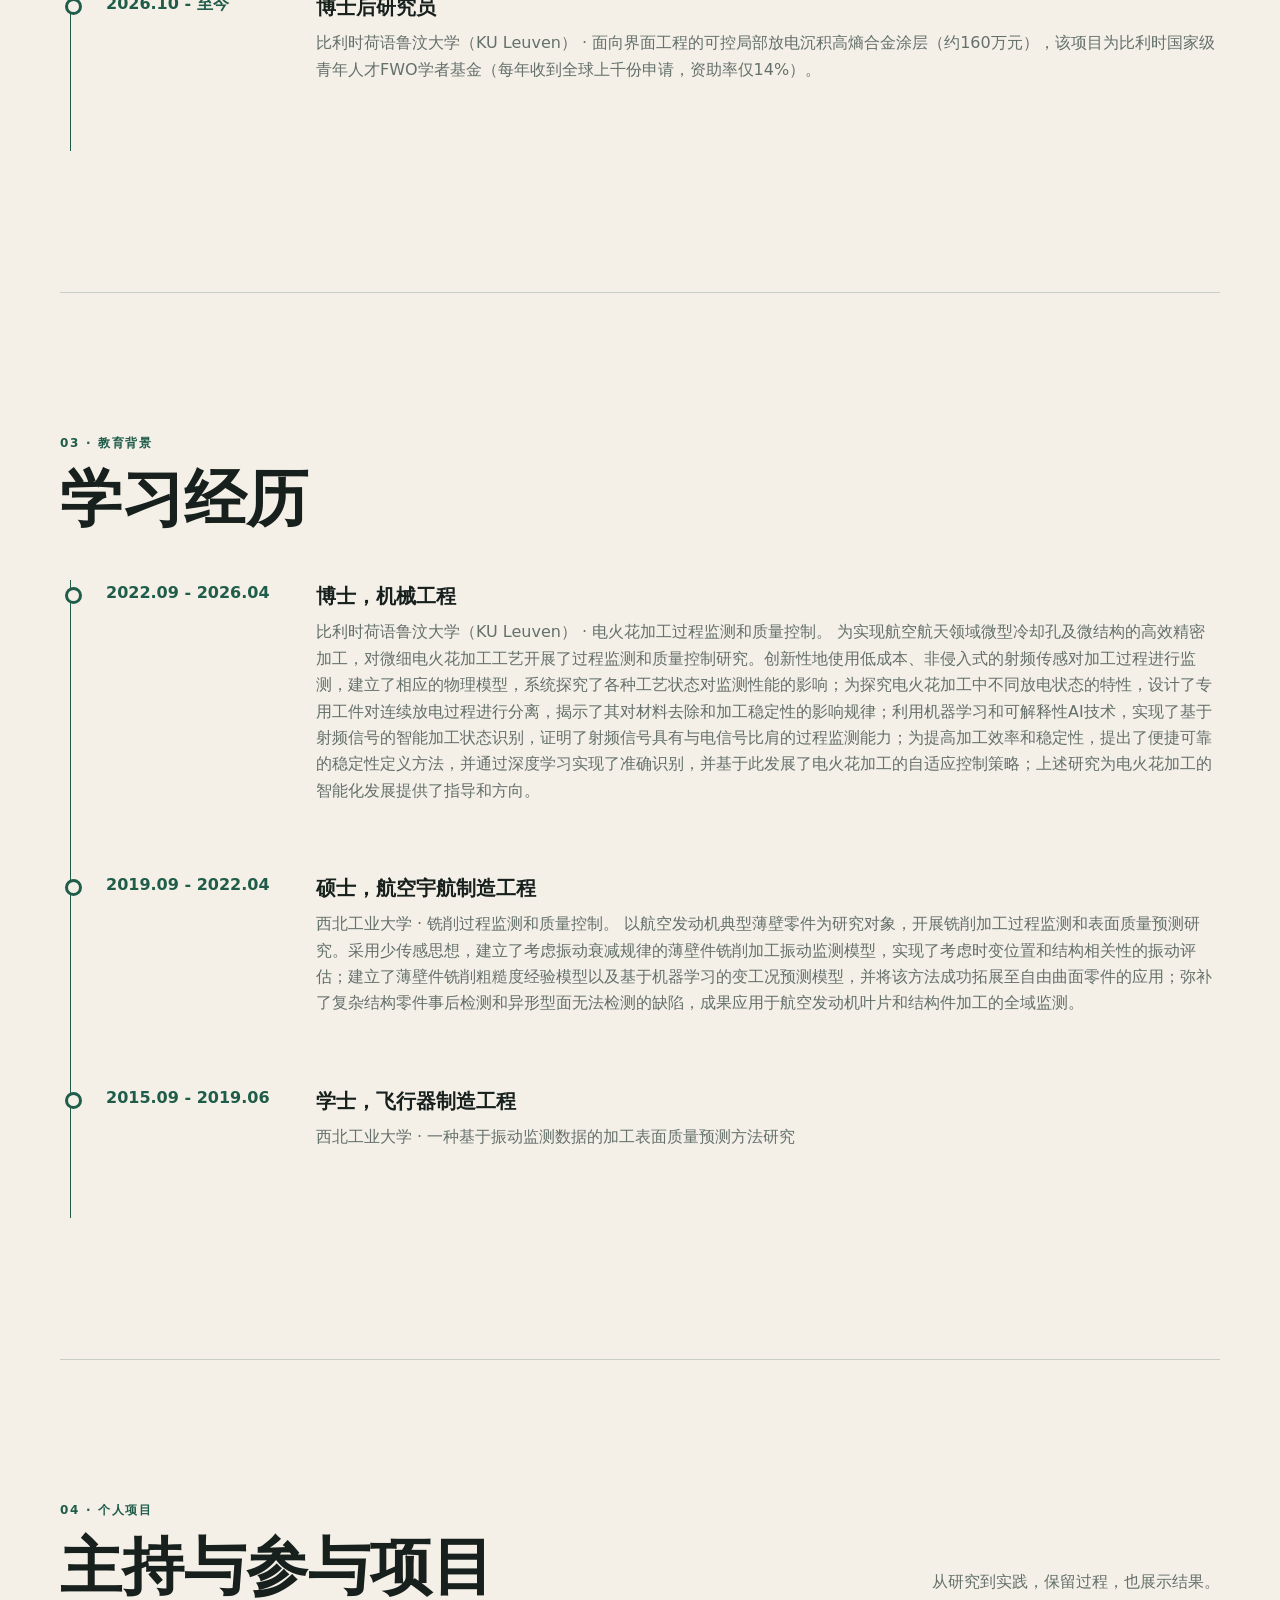
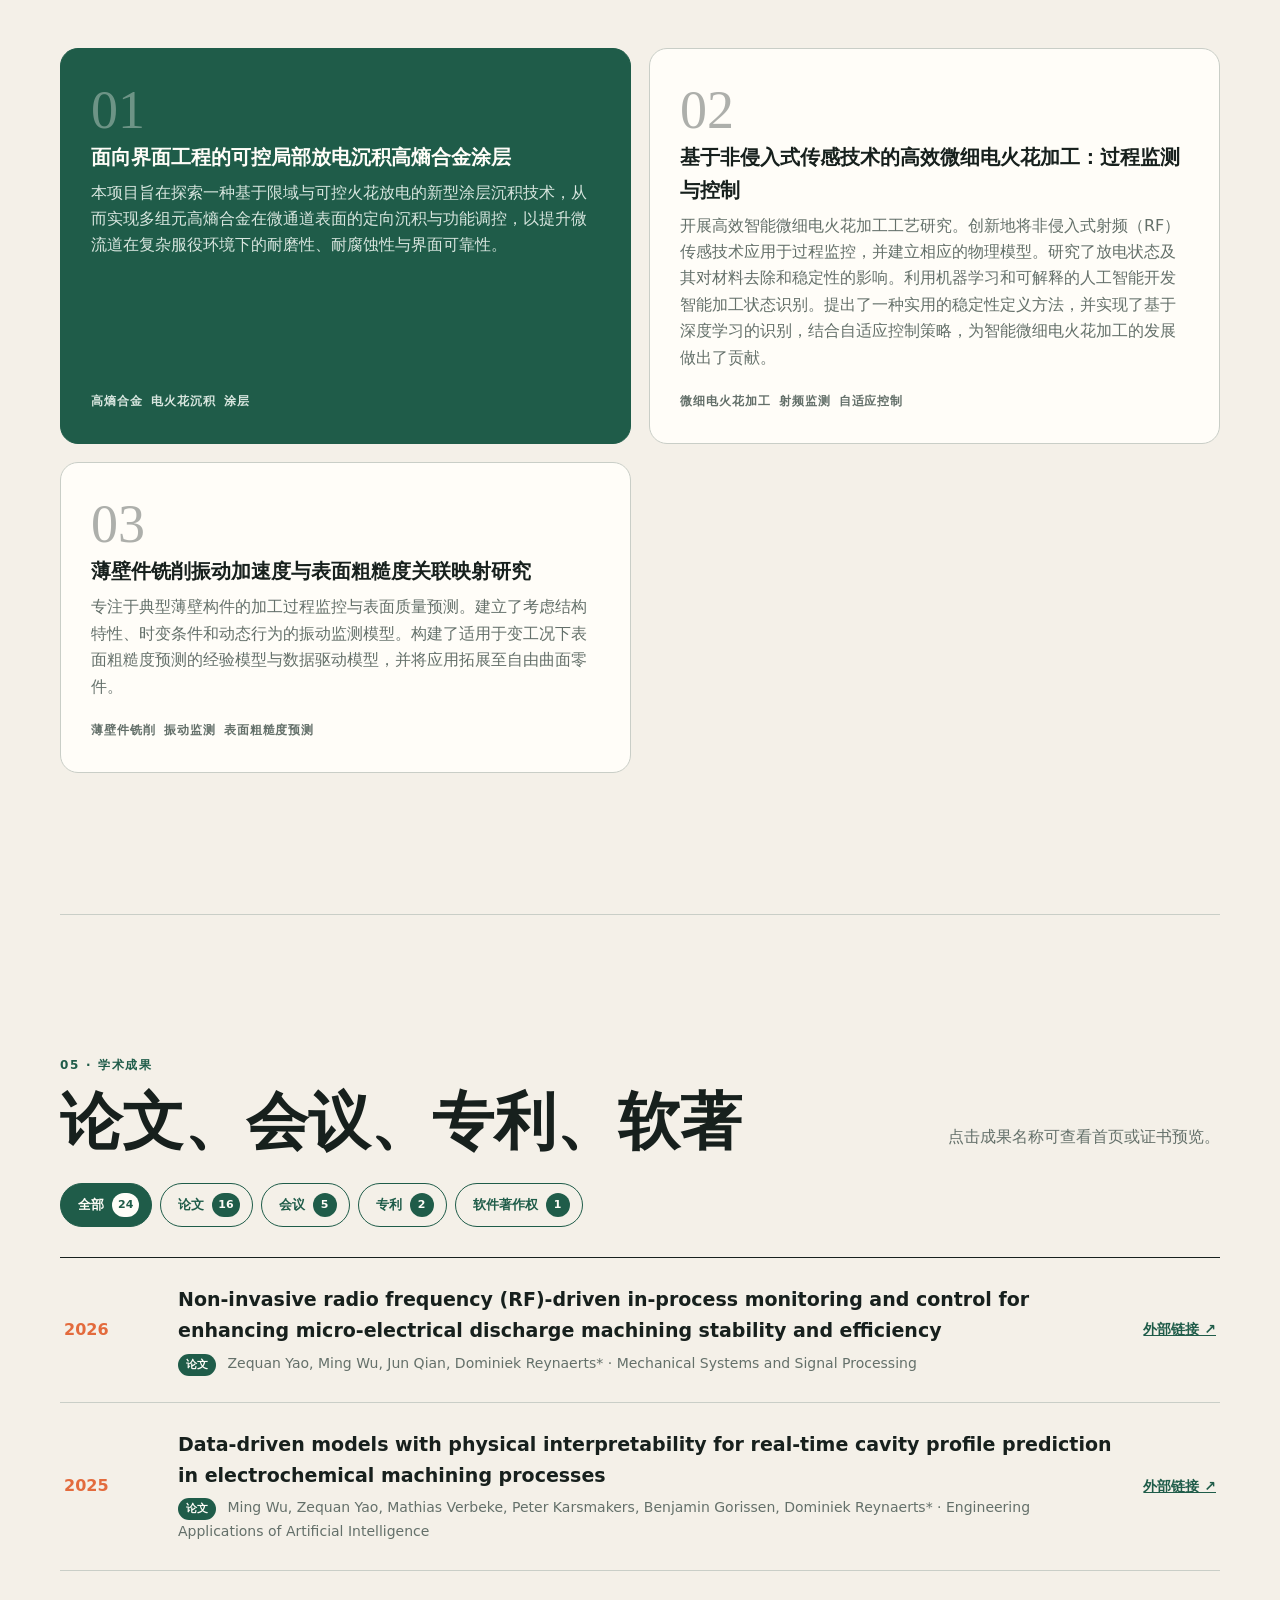
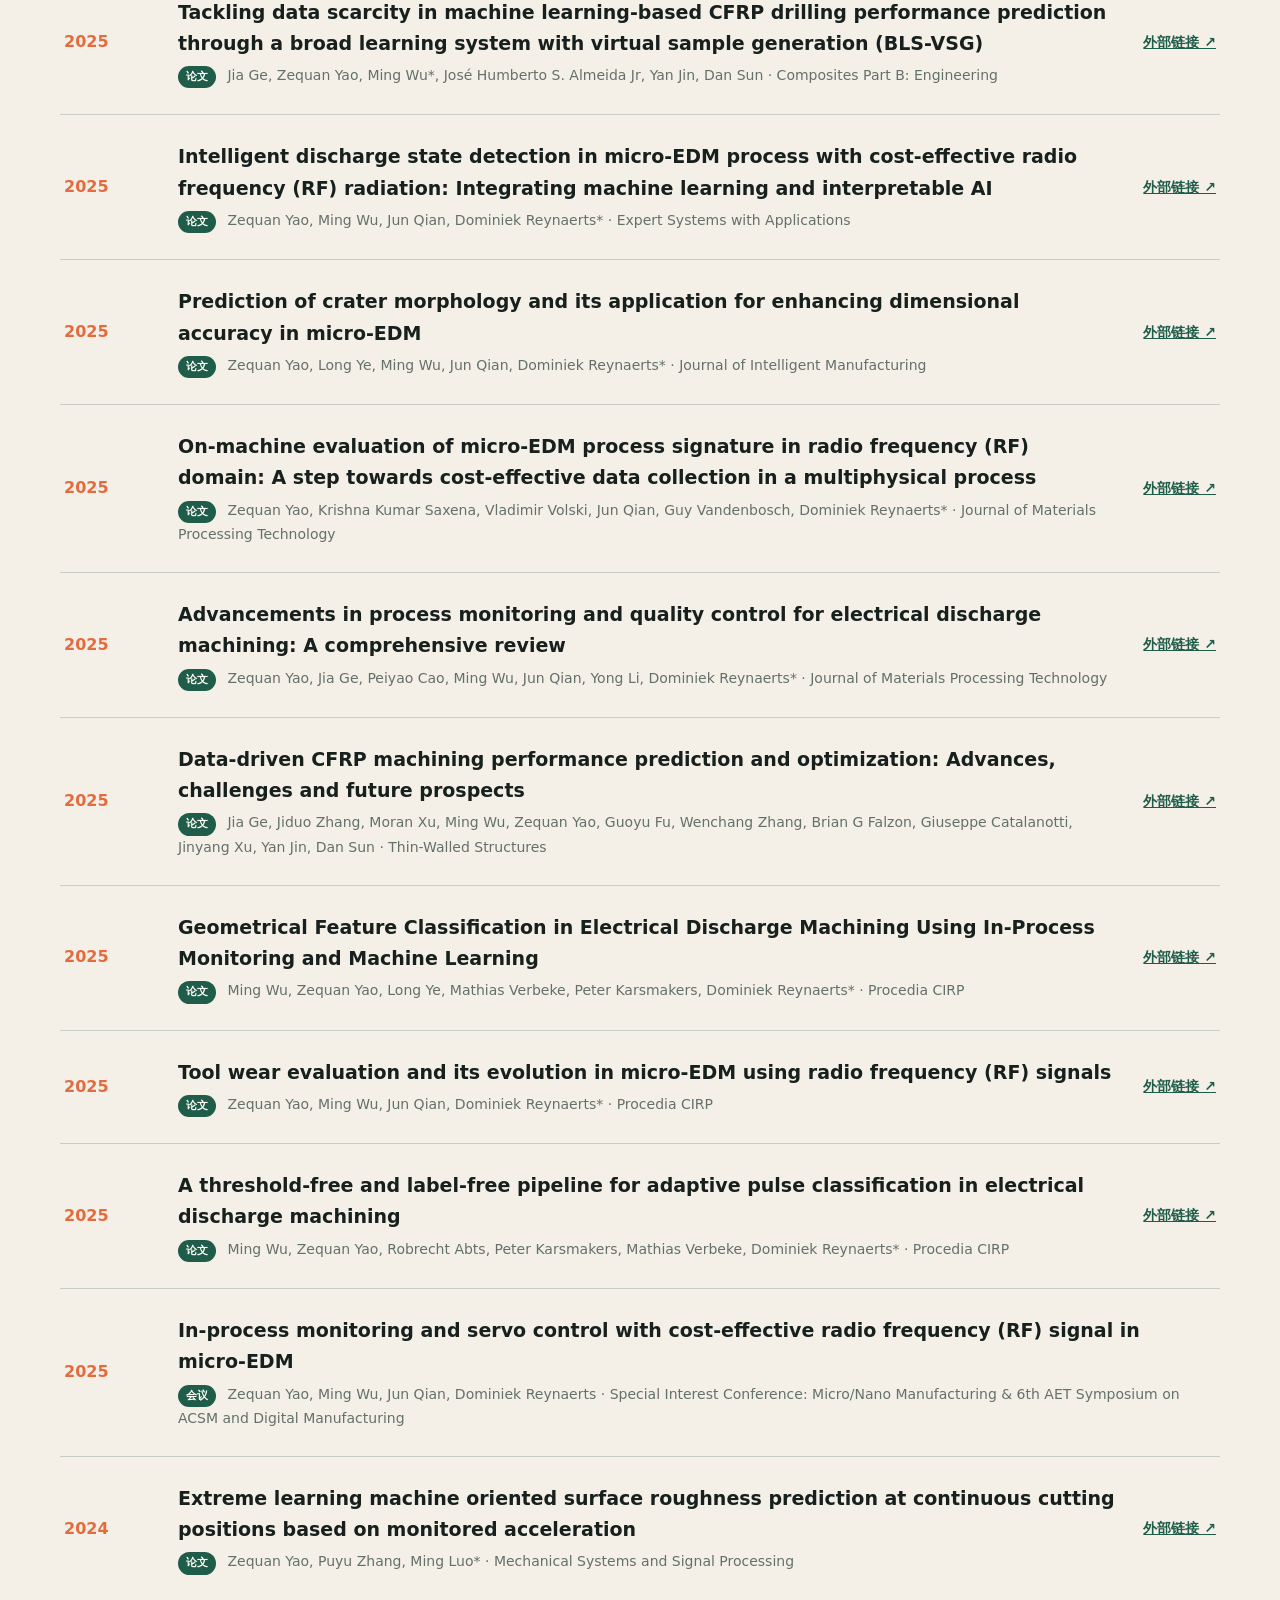
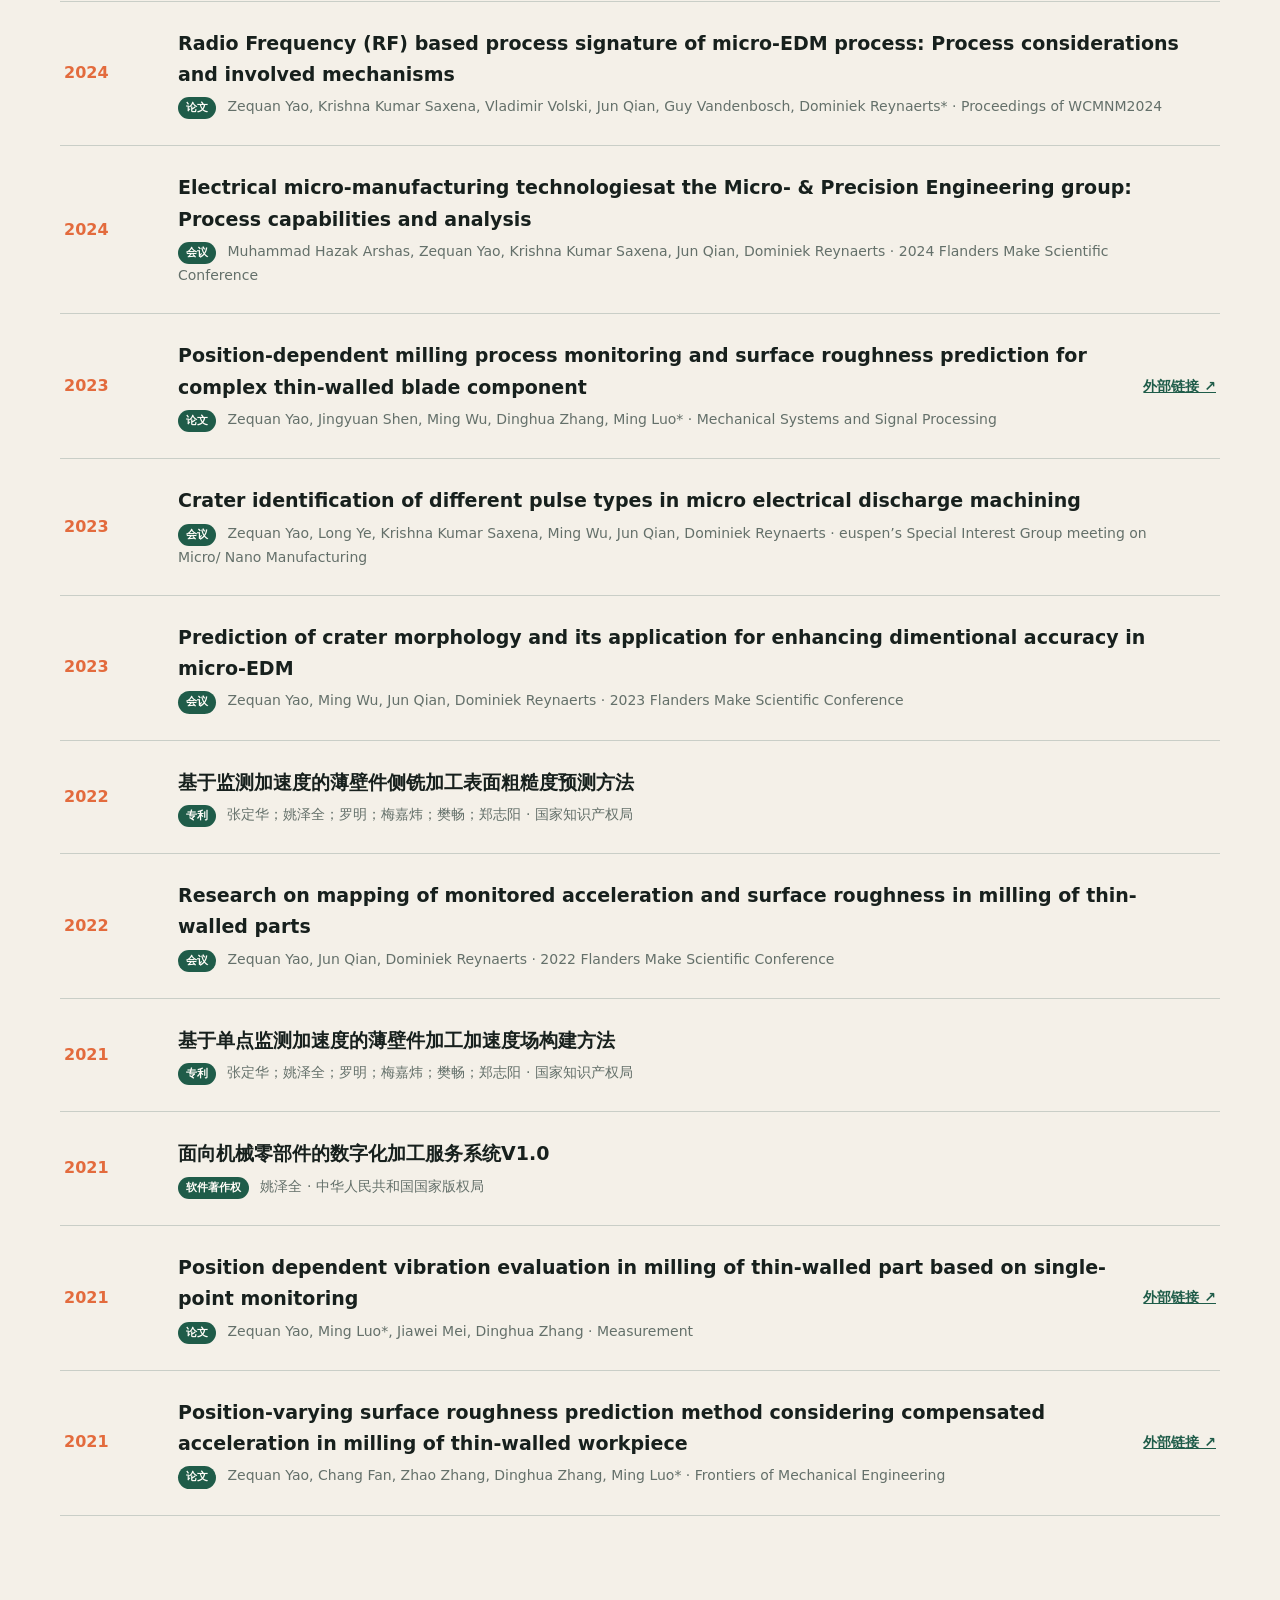
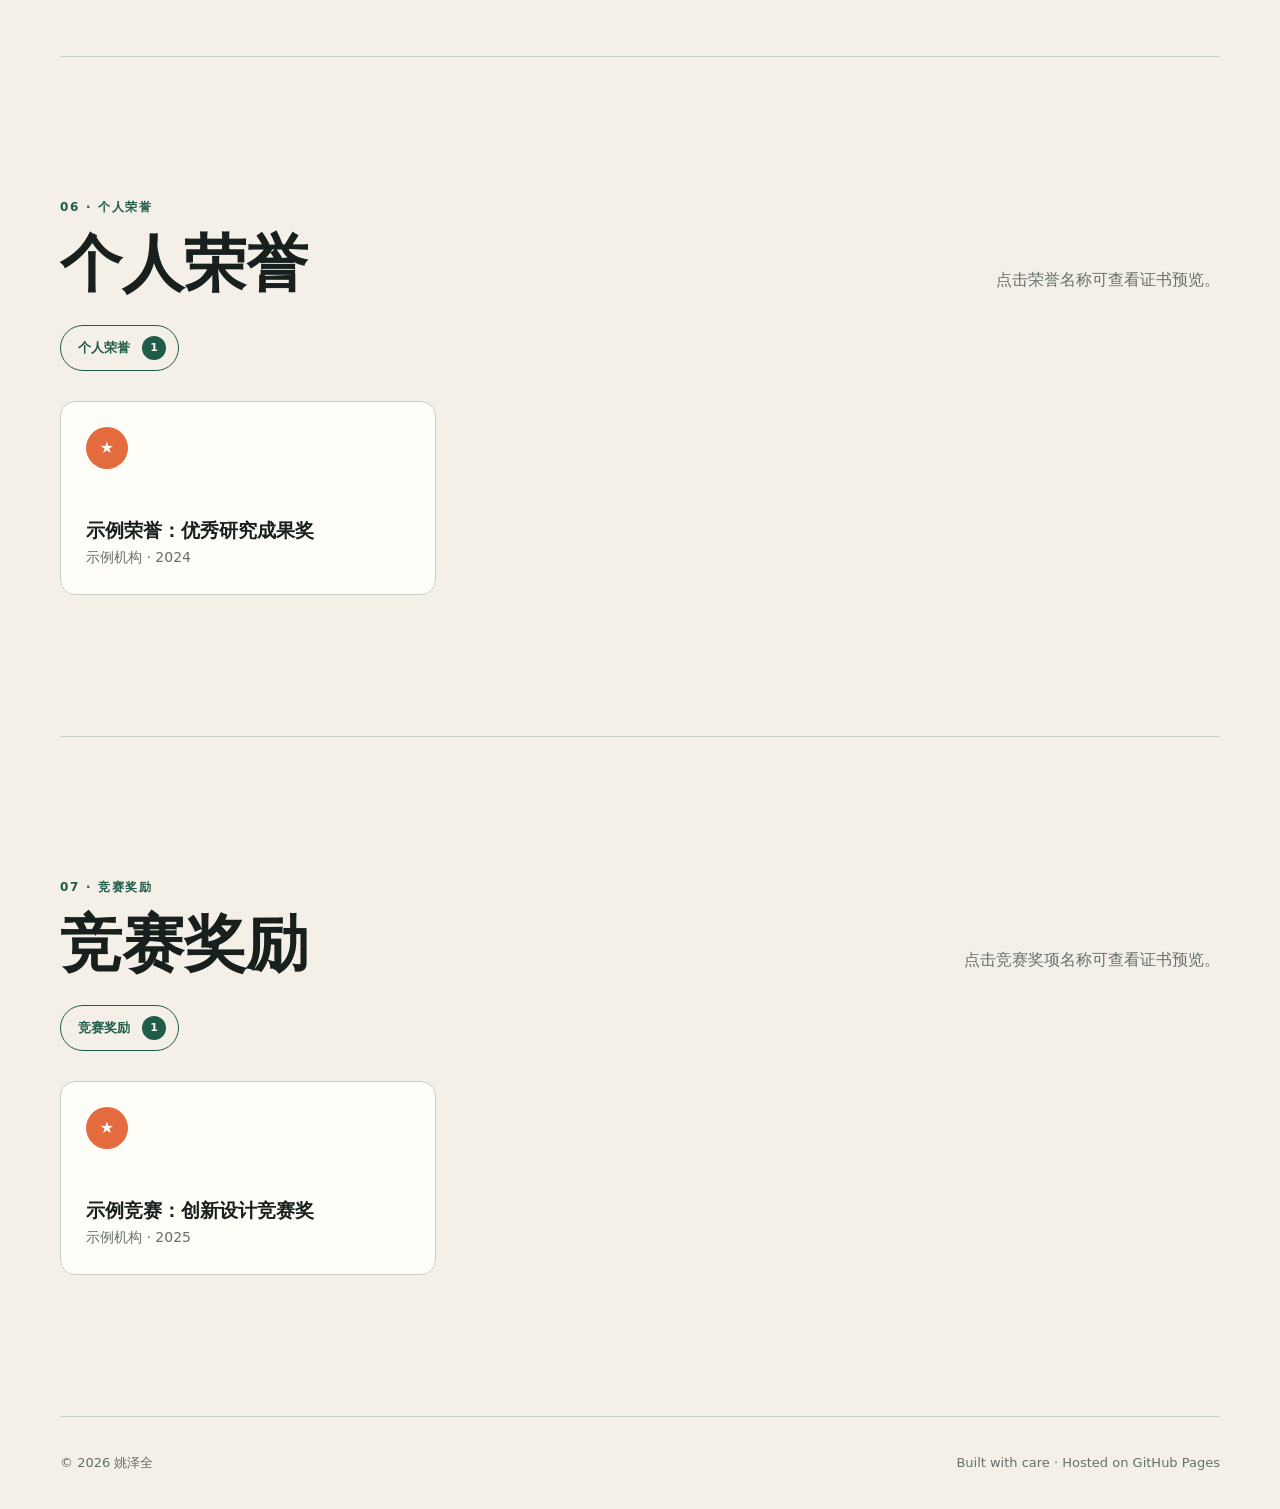
==== commit 3fc8824c: "Split honors and competition awards" ====
--- a/index.html
+++ b/index.html
@@ -16,7 +16,8 @@
       <a href="#education">教育背景</a>
       <a href="#projects">项目</a>
       <a href="#research">成果</a>
-      <a href="#honors">荣誉</a>
+      <a href="#personal-honors">荣誉</a>
+      <a href="#competitions">竞赛</a>
     </nav>
   </header>
 
@@ -81,13 +82,26 @@
       <div id="research-list" class="list-panel"></div>
     </section>
 
-    <section id="honors" class="section">
+    <section id="personal-honors" class="section">
       <div class="section-heading">
-        <div><p class="section-label">06 · 个人荣誉</p><h2>荣誉与竞赛奖励</h2></div>
-        <p>点击奖项名称可查看证书预览。</p>
+        <div><p class="section-label">06 · 个人荣誉</p><h2>个人荣誉</h2></div>
+        <p>点击荣誉名称可查看证书预览。</p>
       </div>
-      <div id="honor-stats" class="stats-row" aria-label="荣誉数量统计"></div>
-      <div id="honor-list" class="certificate-grid"></div>
+      <div class="stats-row" aria-label="个人荣誉数量统计">
+        <span class="stat-chip">个人荣誉<strong id="personal-honor-count">0</strong></span>
+      </div>
+      <div id="personal-honor-list" class="certificate-grid"></div>
+    </section>
+
+    <section id="competitions" class="section">
+      <div class="section-heading">
+        <div><p class="section-label">07 · 竞赛奖励</p><h2>竞赛奖励</h2></div>
+        <p>点击竞赛奖项名称可查看证书预览。</p>
+      </div>
+      <div class="stats-row" aria-label="竞赛奖励数量统计">
+        <span class="stat-chip">竞赛奖励<strong id="competition-count">0</strong></span>
+      </div>
+      <div id="competition-list" class="certificate-grid"></div>
     </section>
   </main>
 
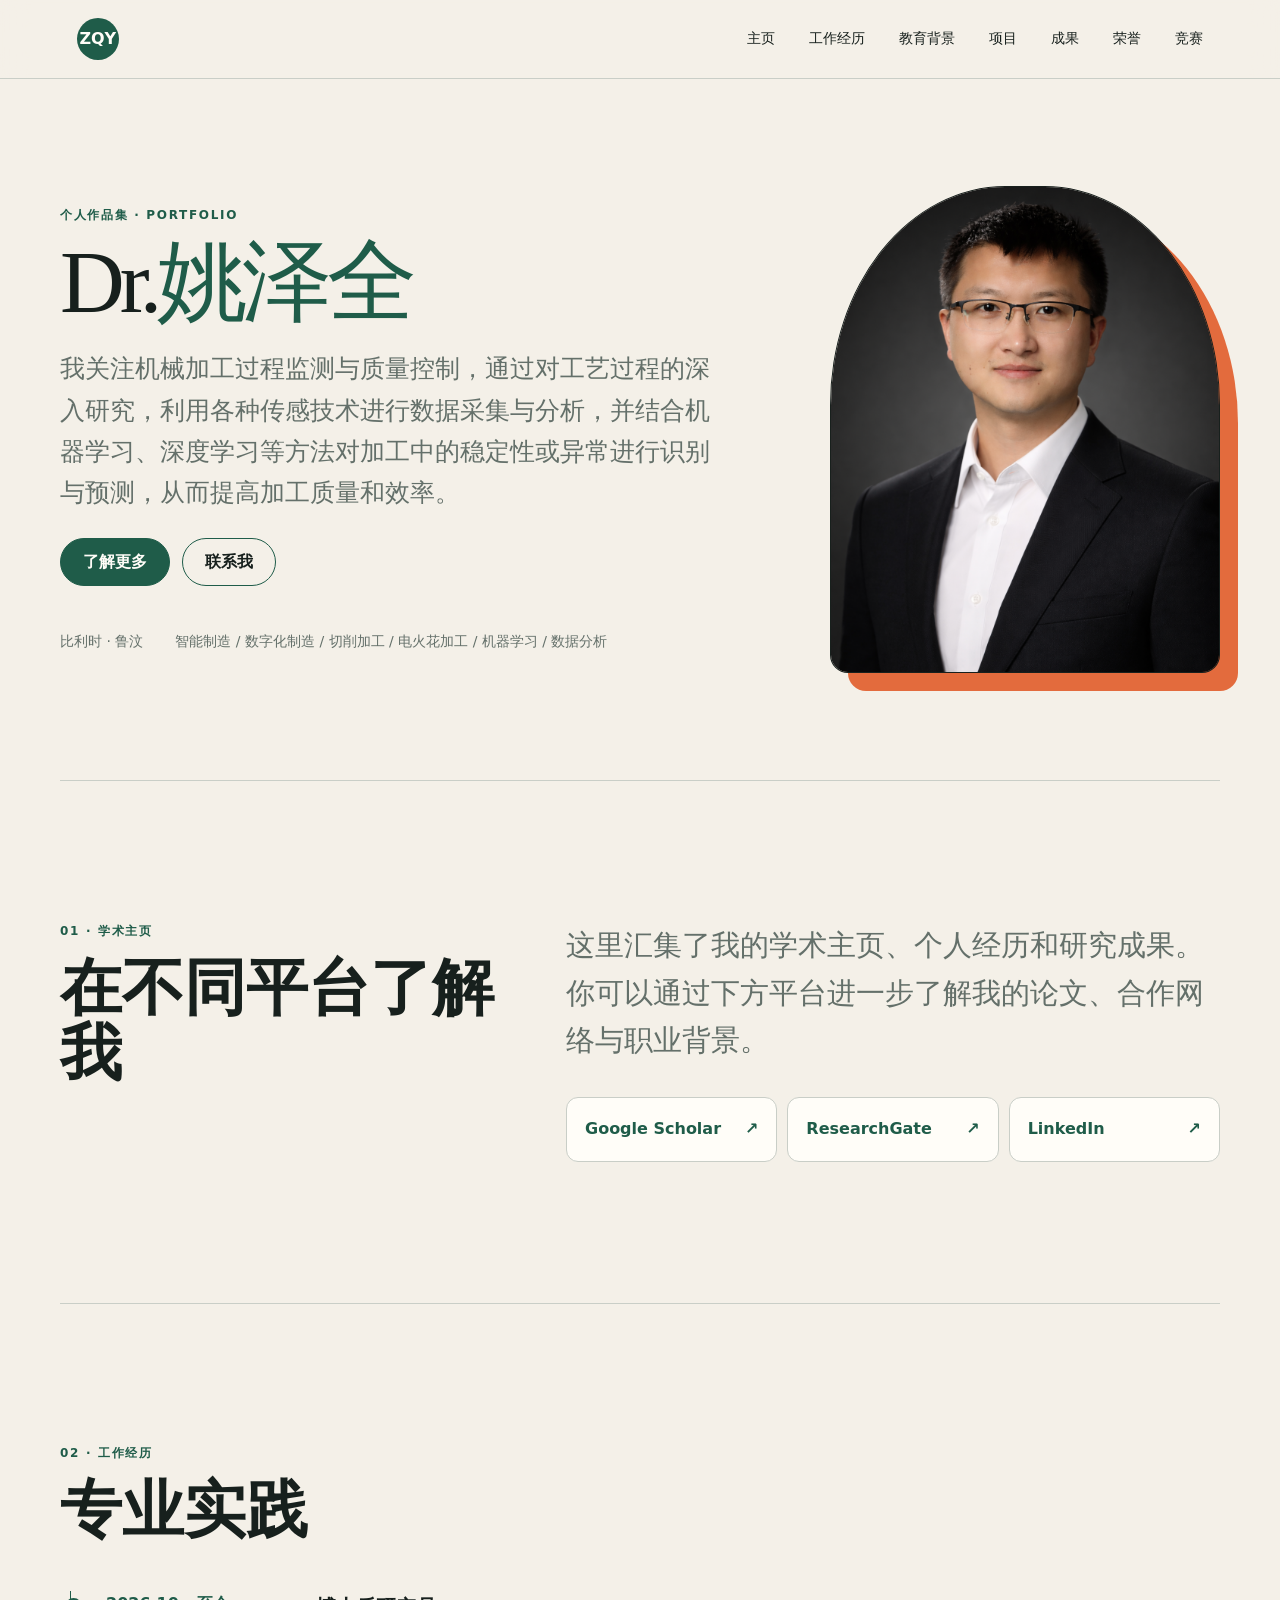
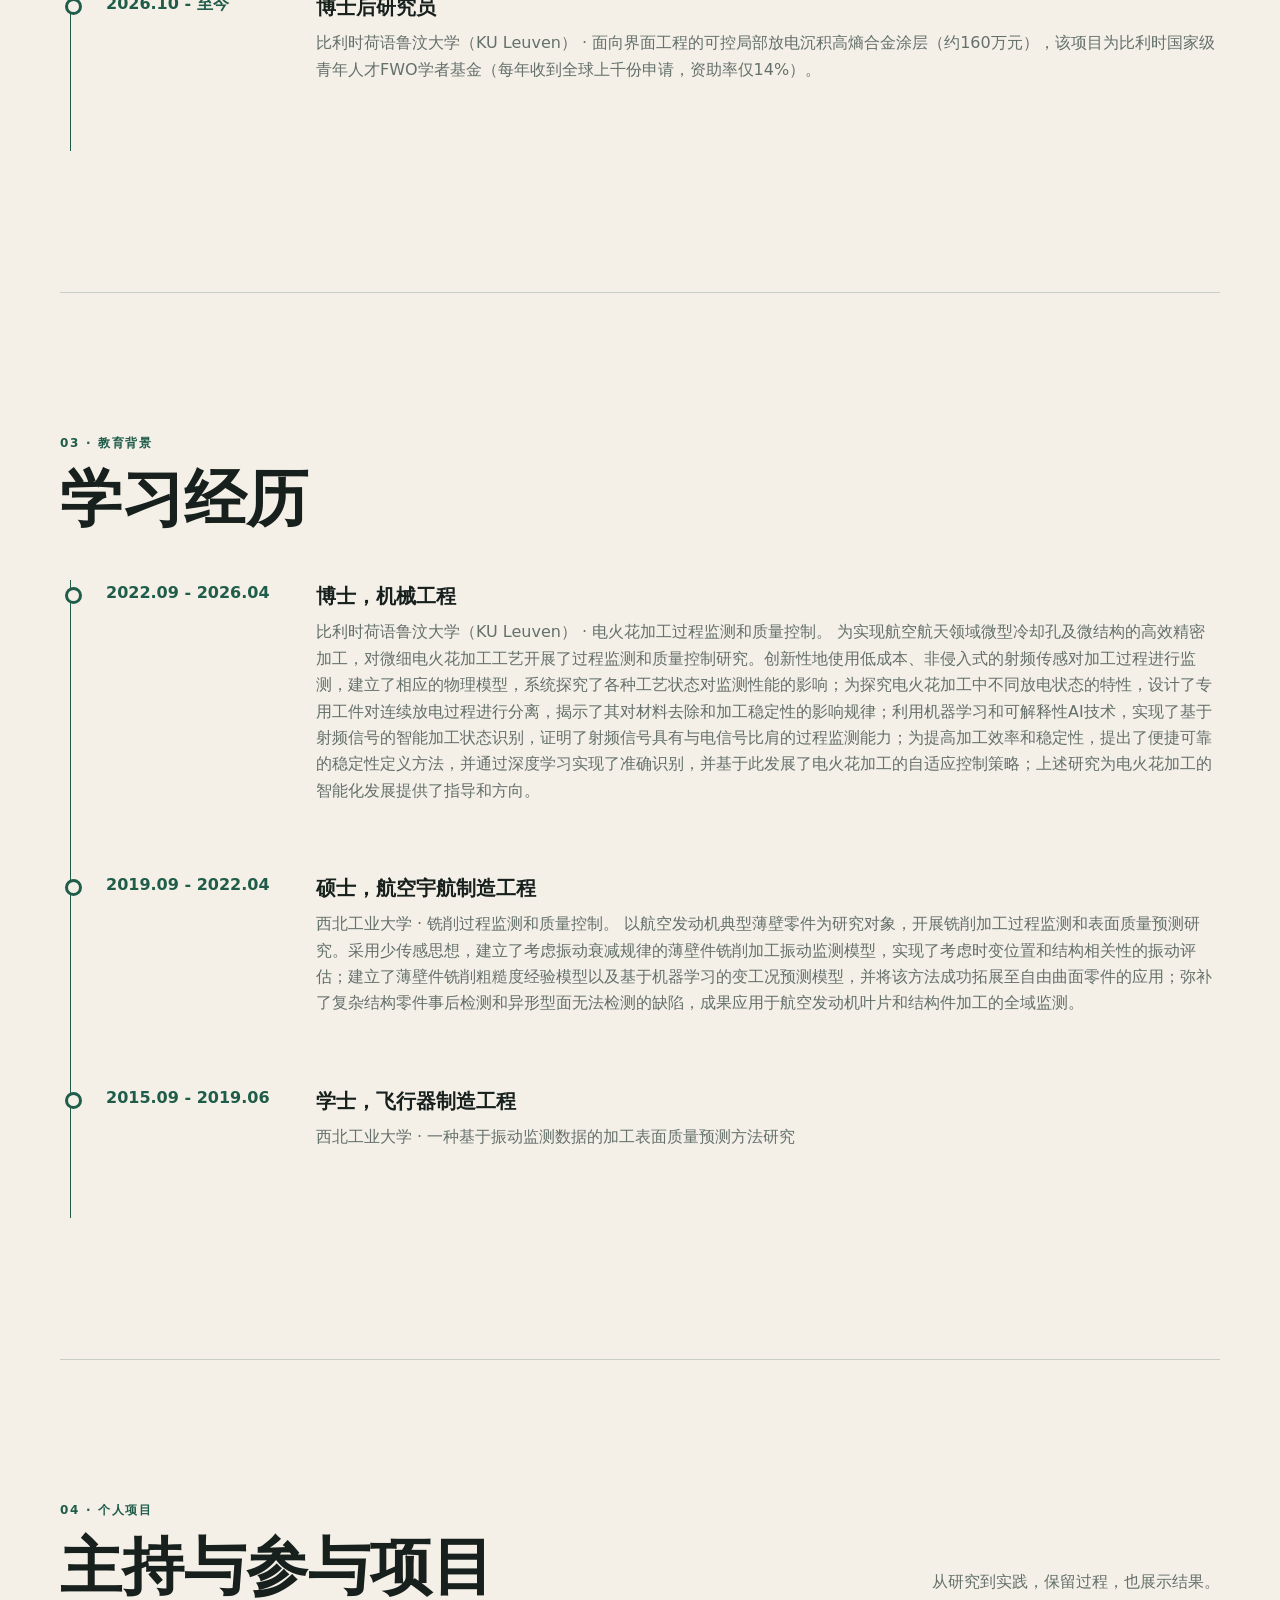
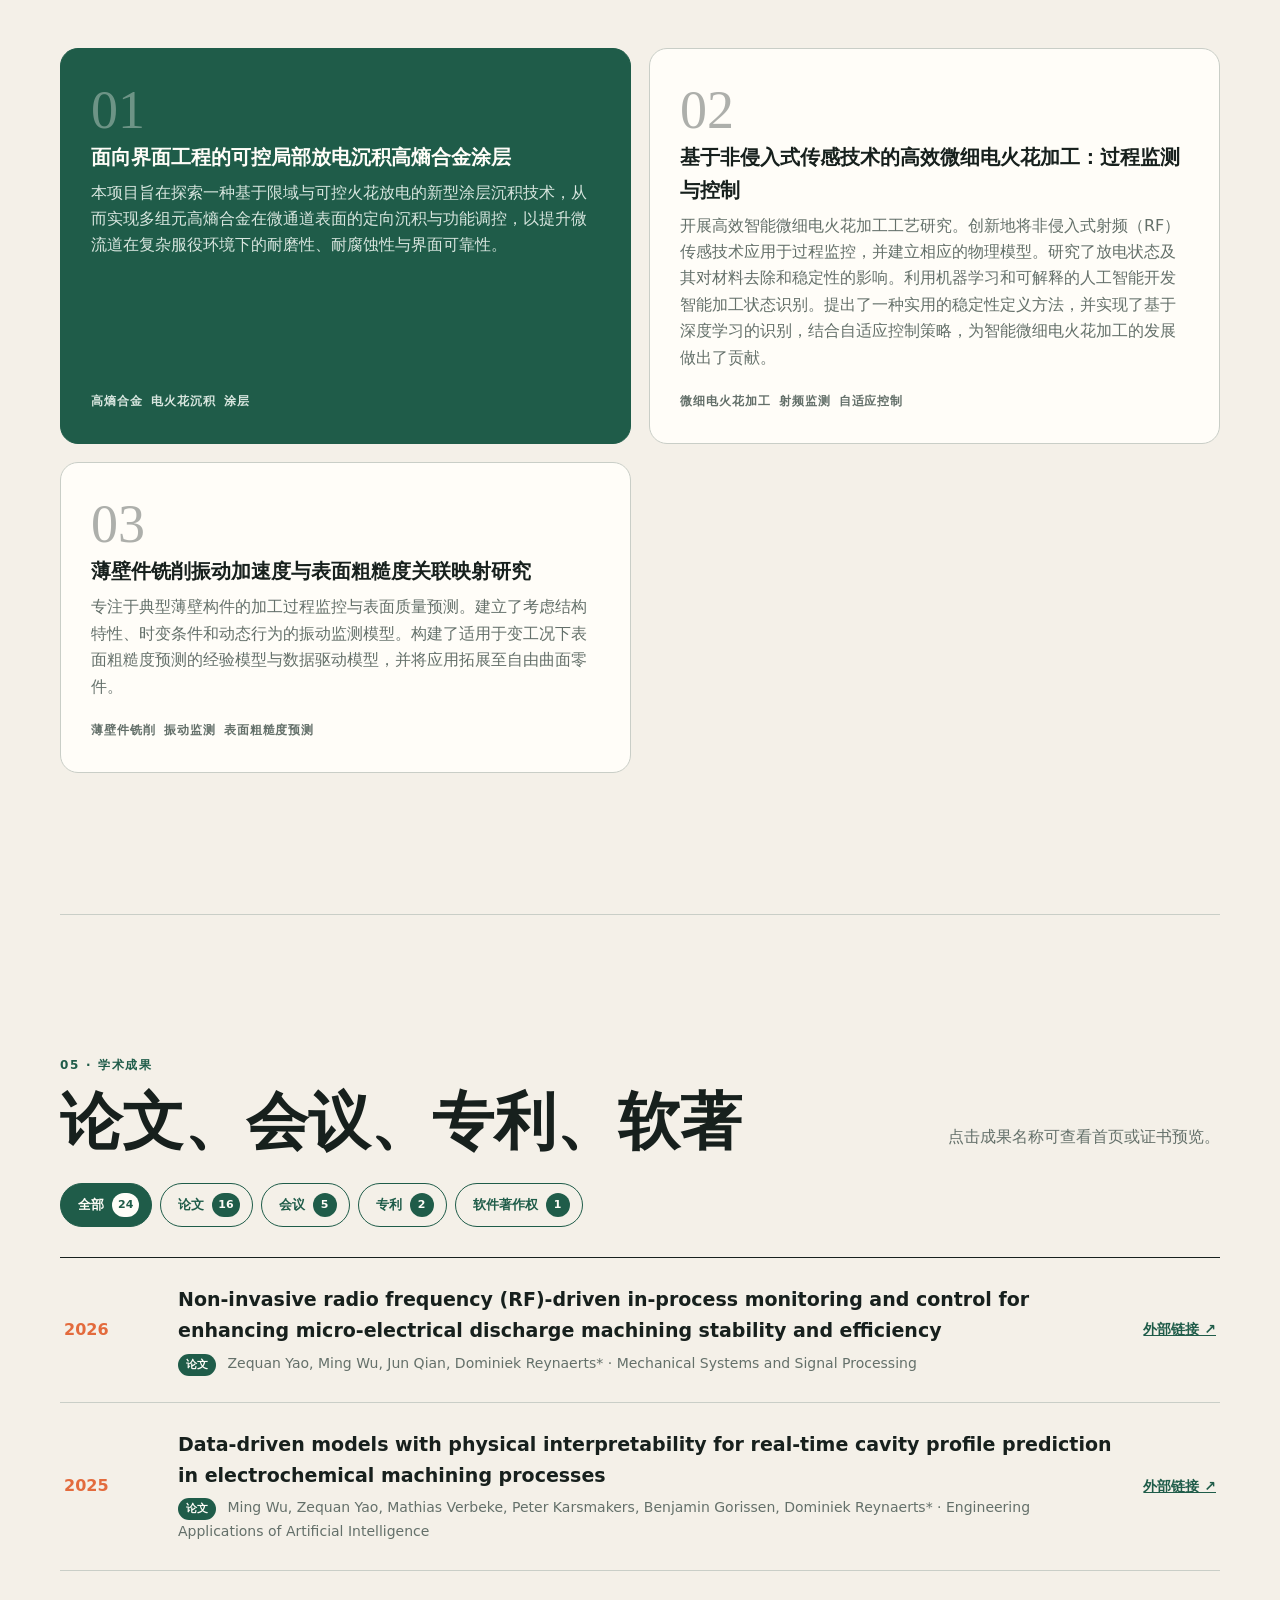
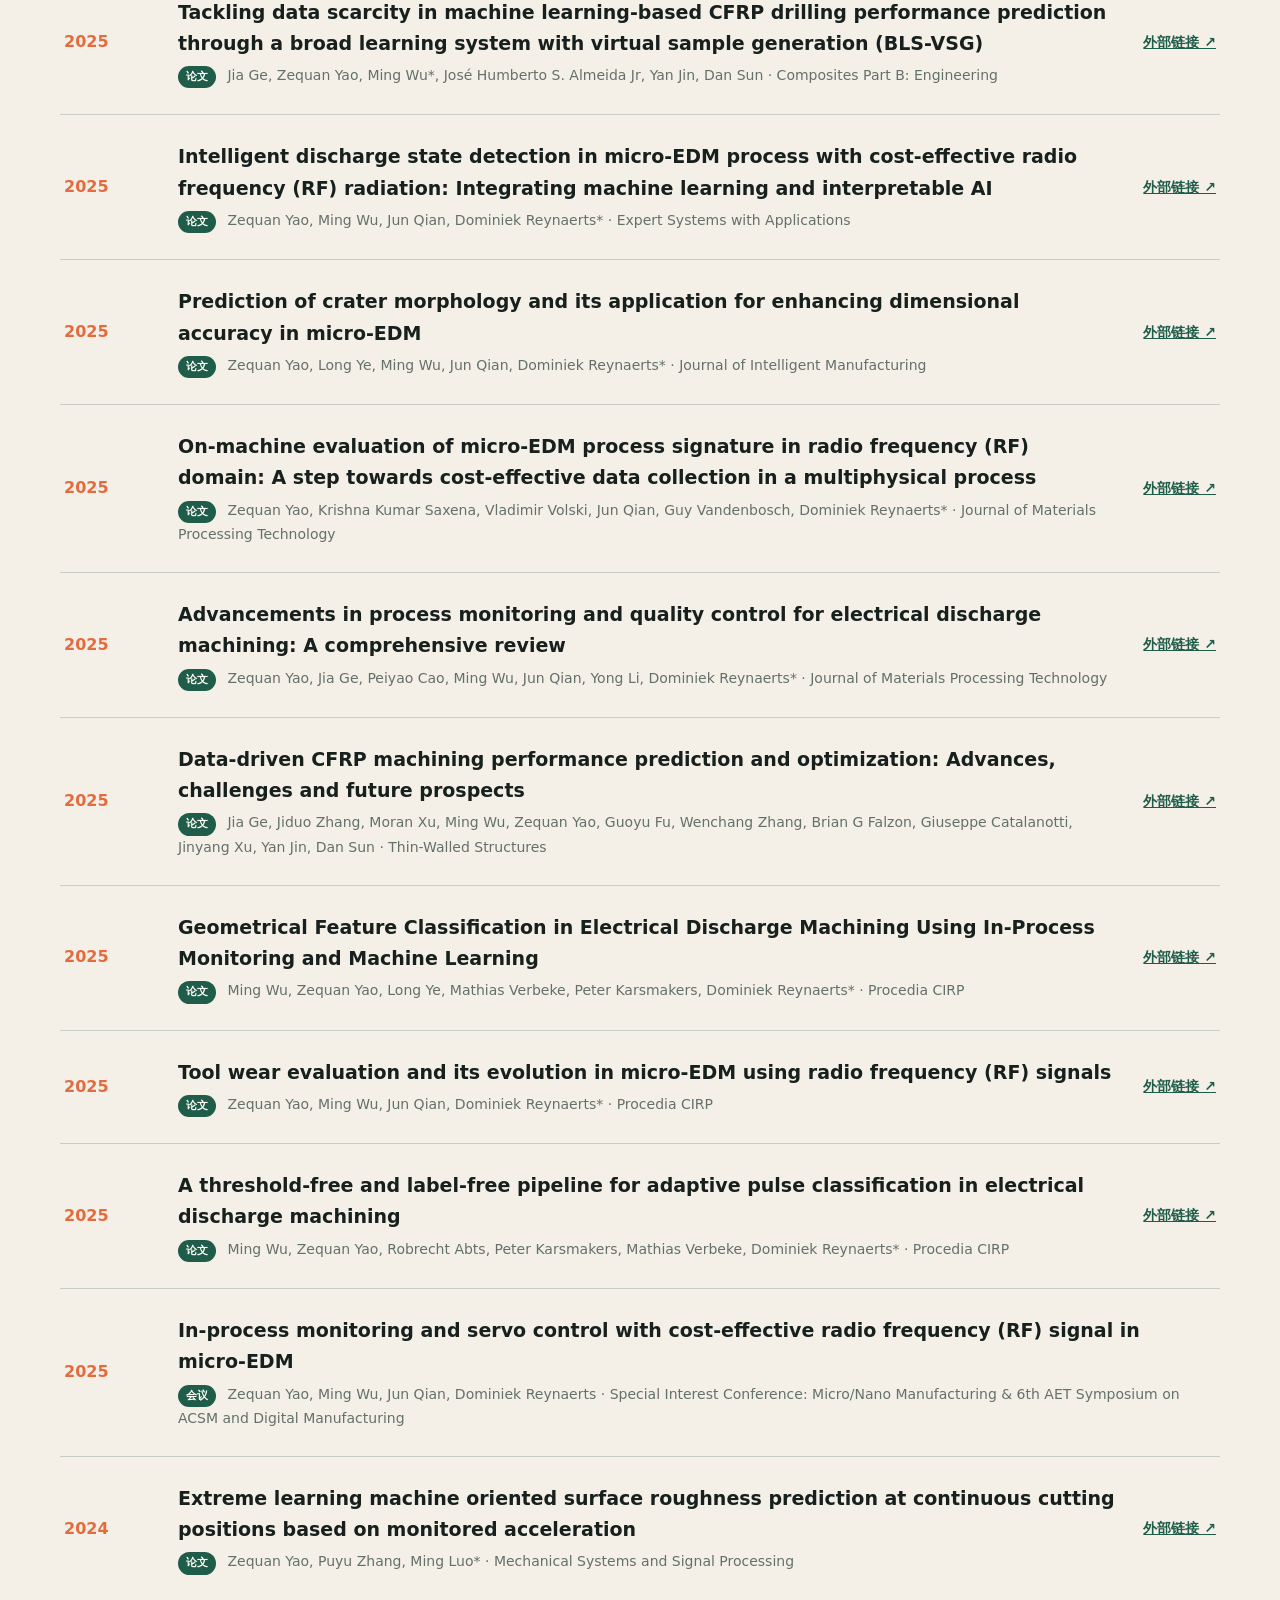
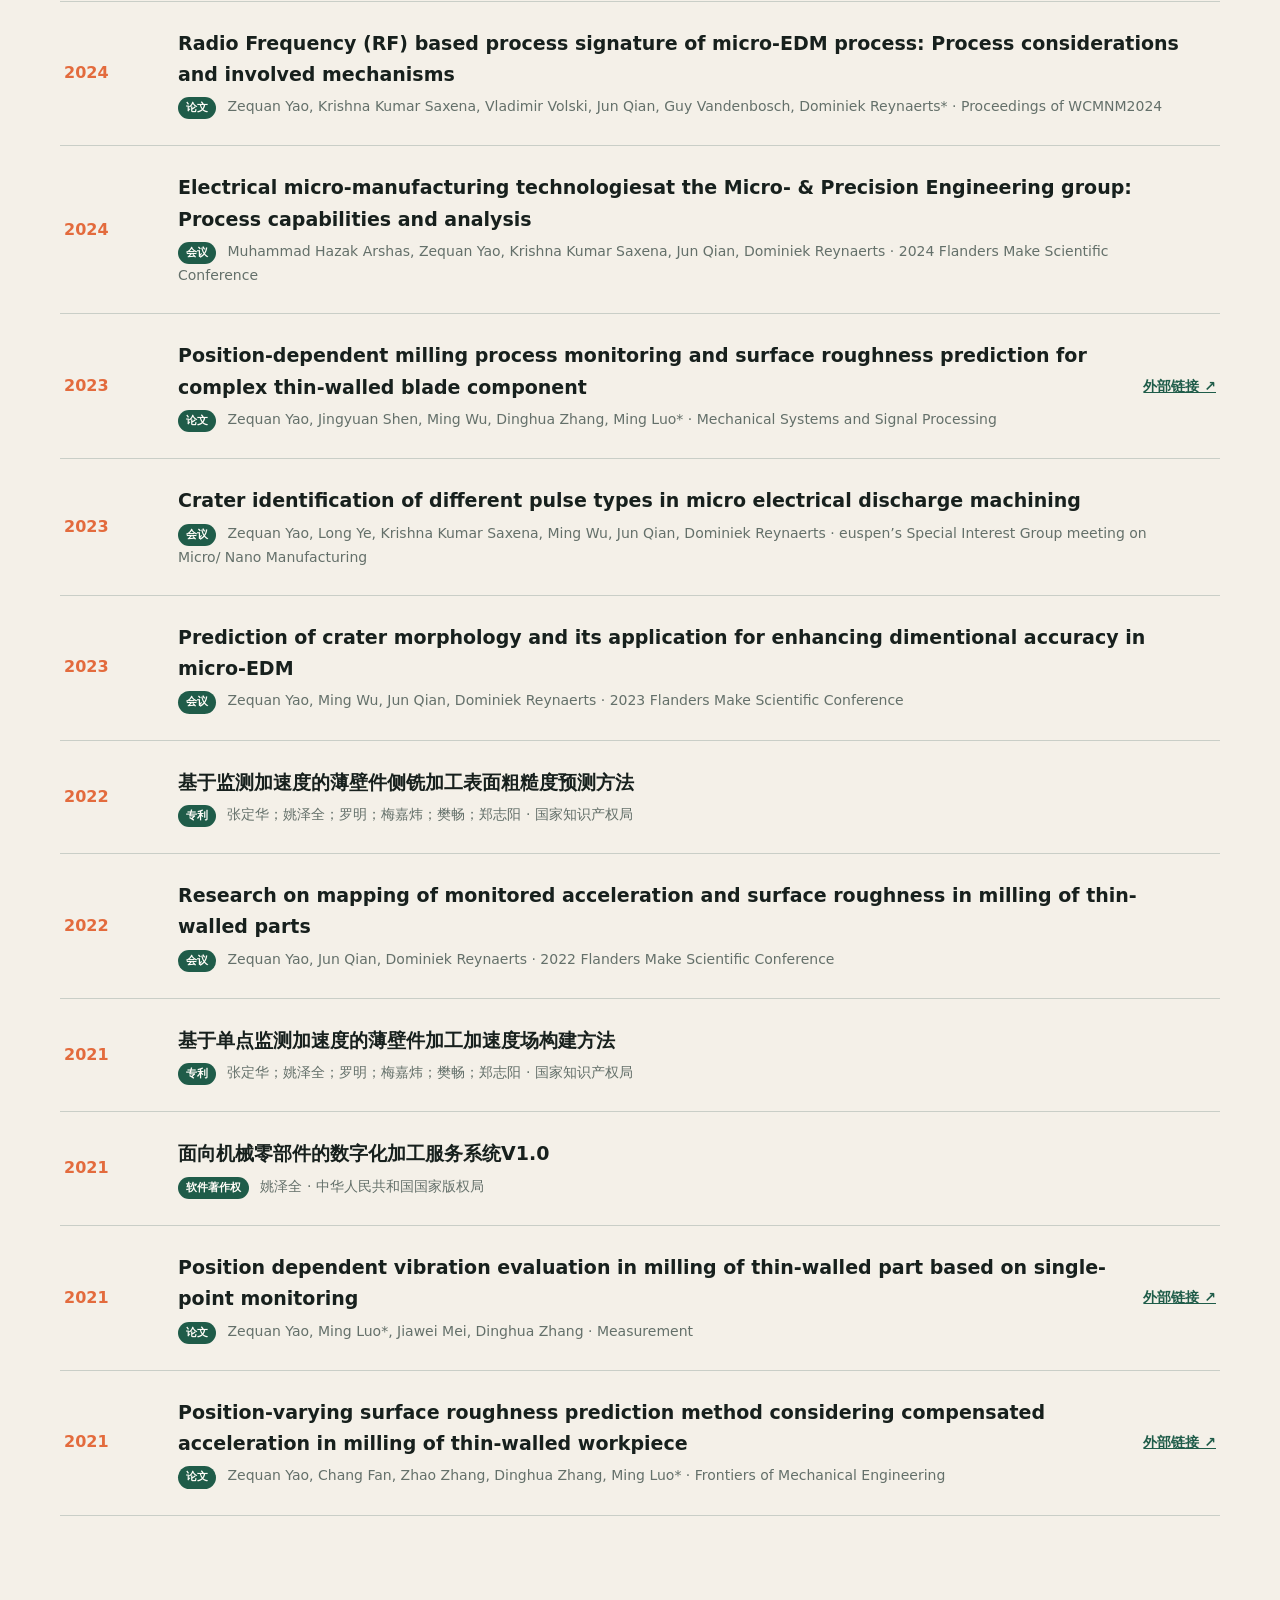
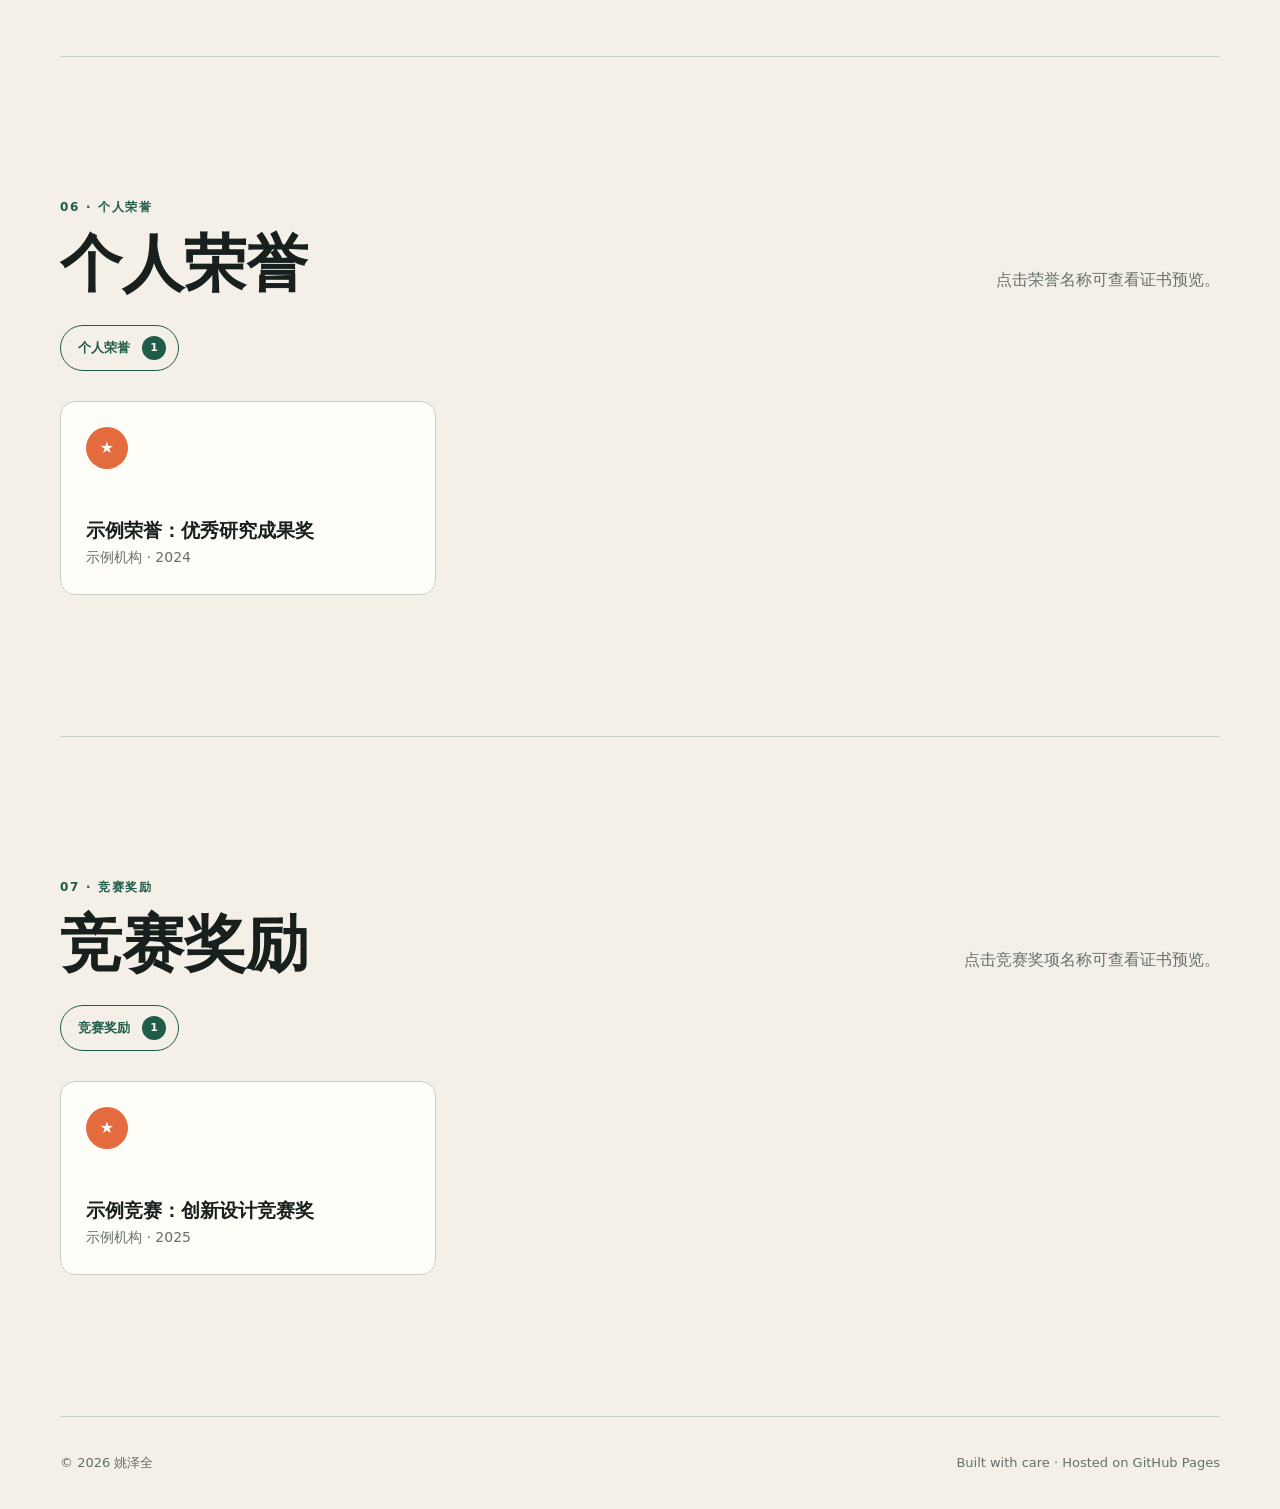
==== commit 8740ffe9: "Update homepage title" ====
--- a/index.html
+++ b/index.html
@@ -26,7 +26,7 @@
       <div class="hero-layout">
         <div class="hero-content">
           <p class="eyebrow">个人作品集 · PORTFOLIO</p>
-          <h1>你好，我是<span id="profile-name">Zequan Yao</span>。</h1>
+          <h1>Dr.<span id="profile-name">Zequan Yao</span></h1>
           <p class="hero-copy" id="profile-intro"></p>
           <div class="hero-actions">
             <a class="button primary" href="#profiles">了解更多</a>
